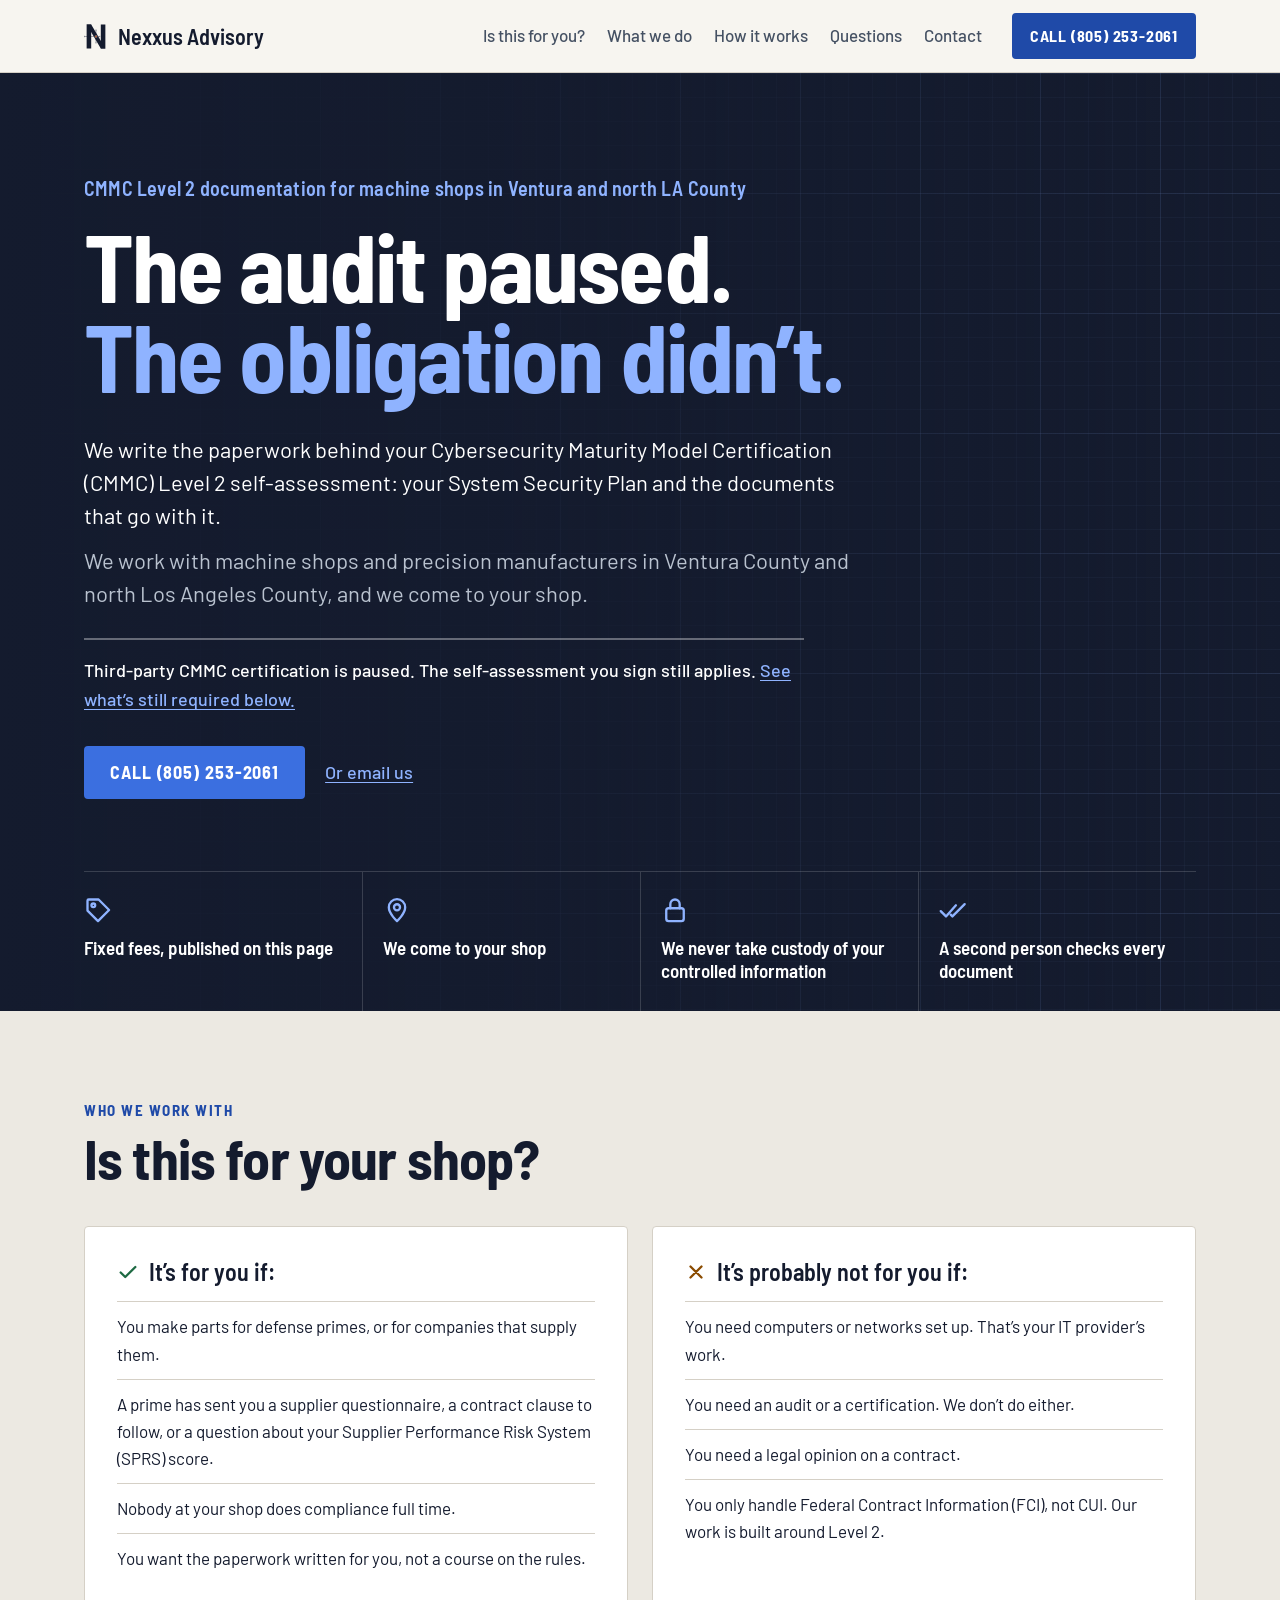
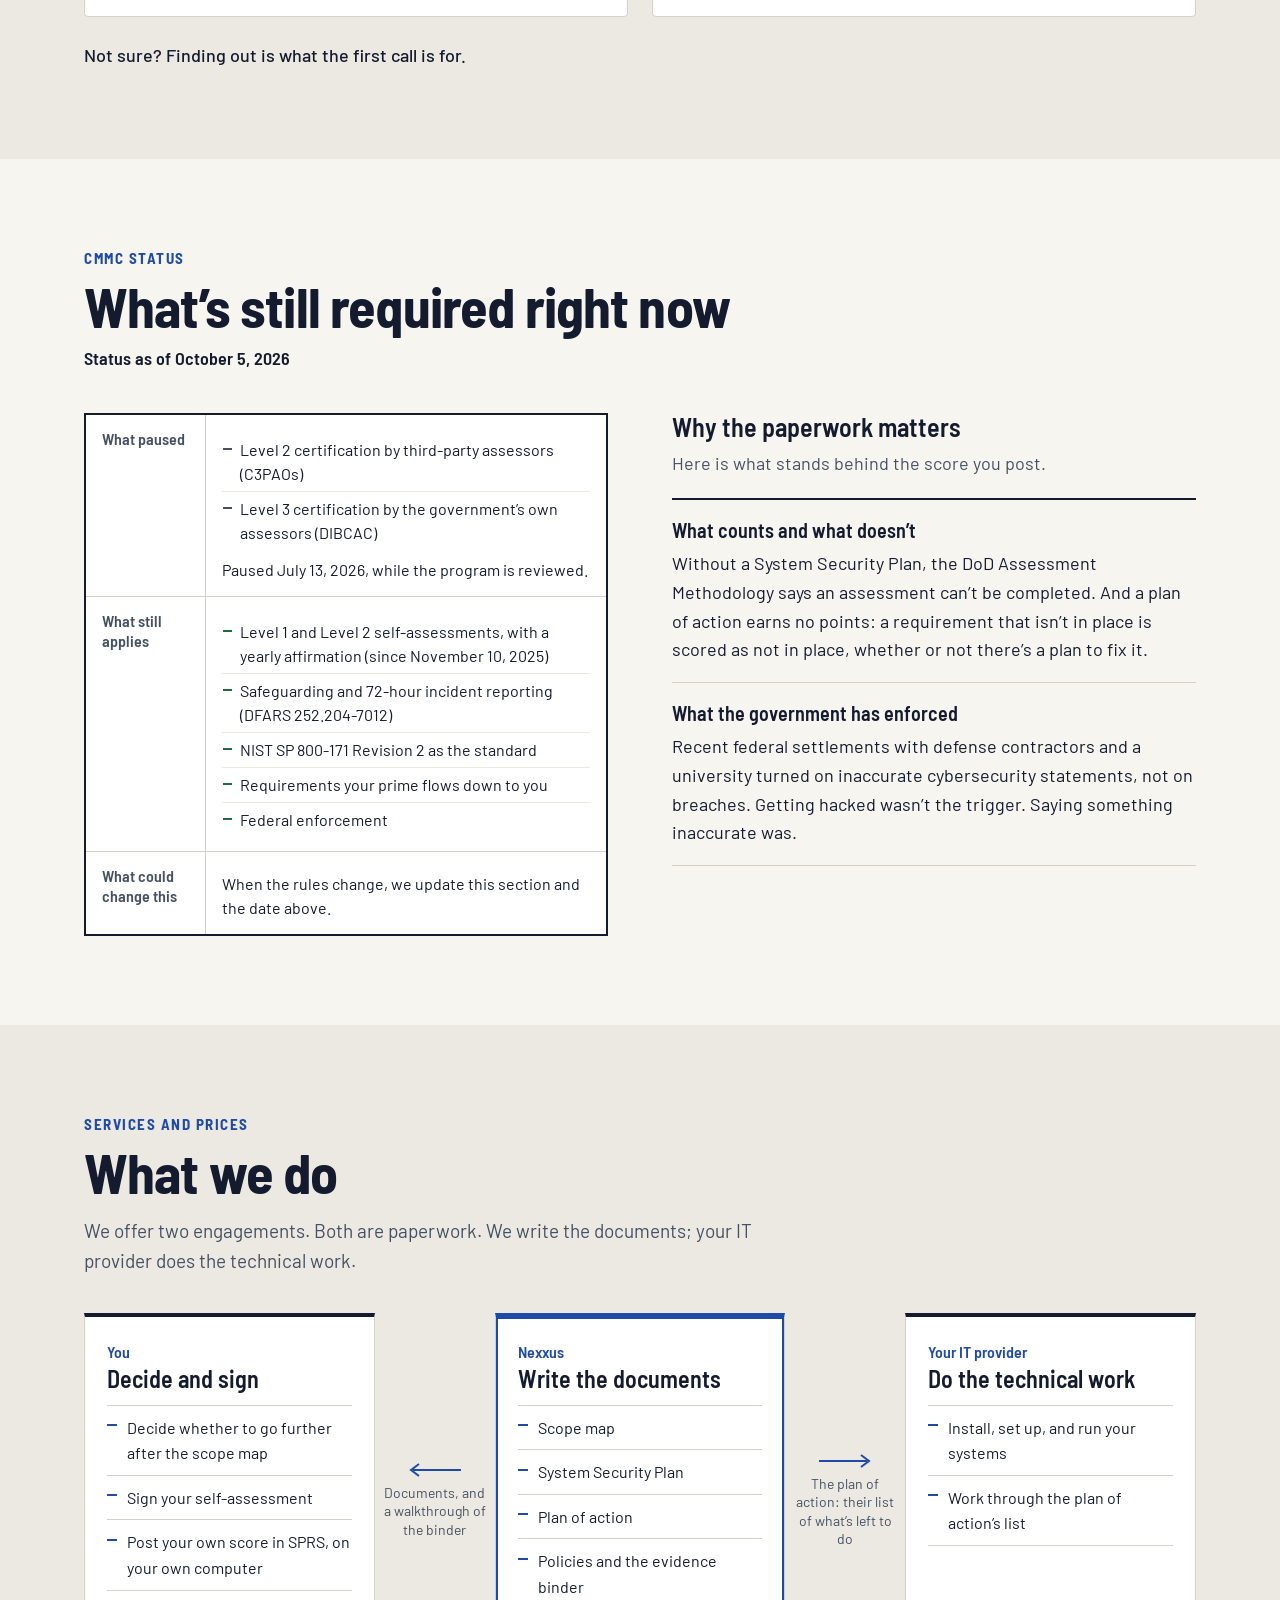
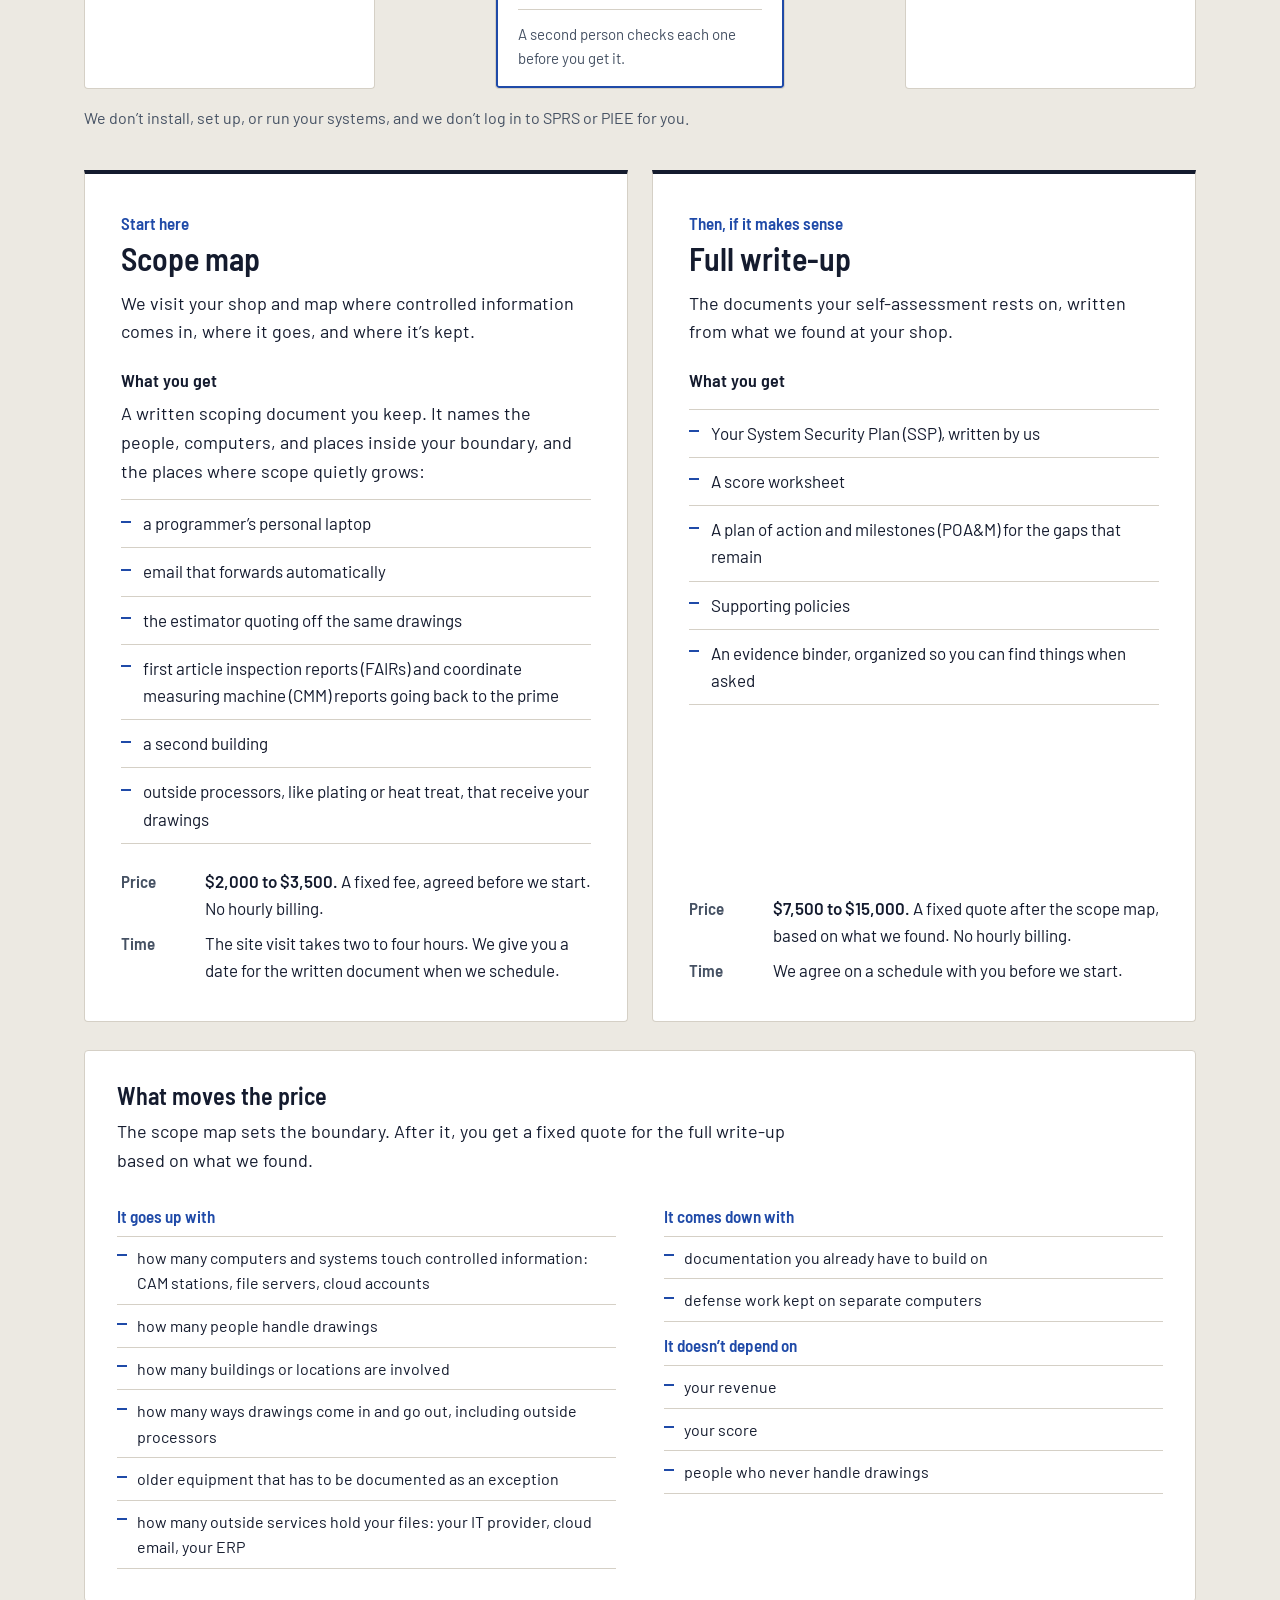
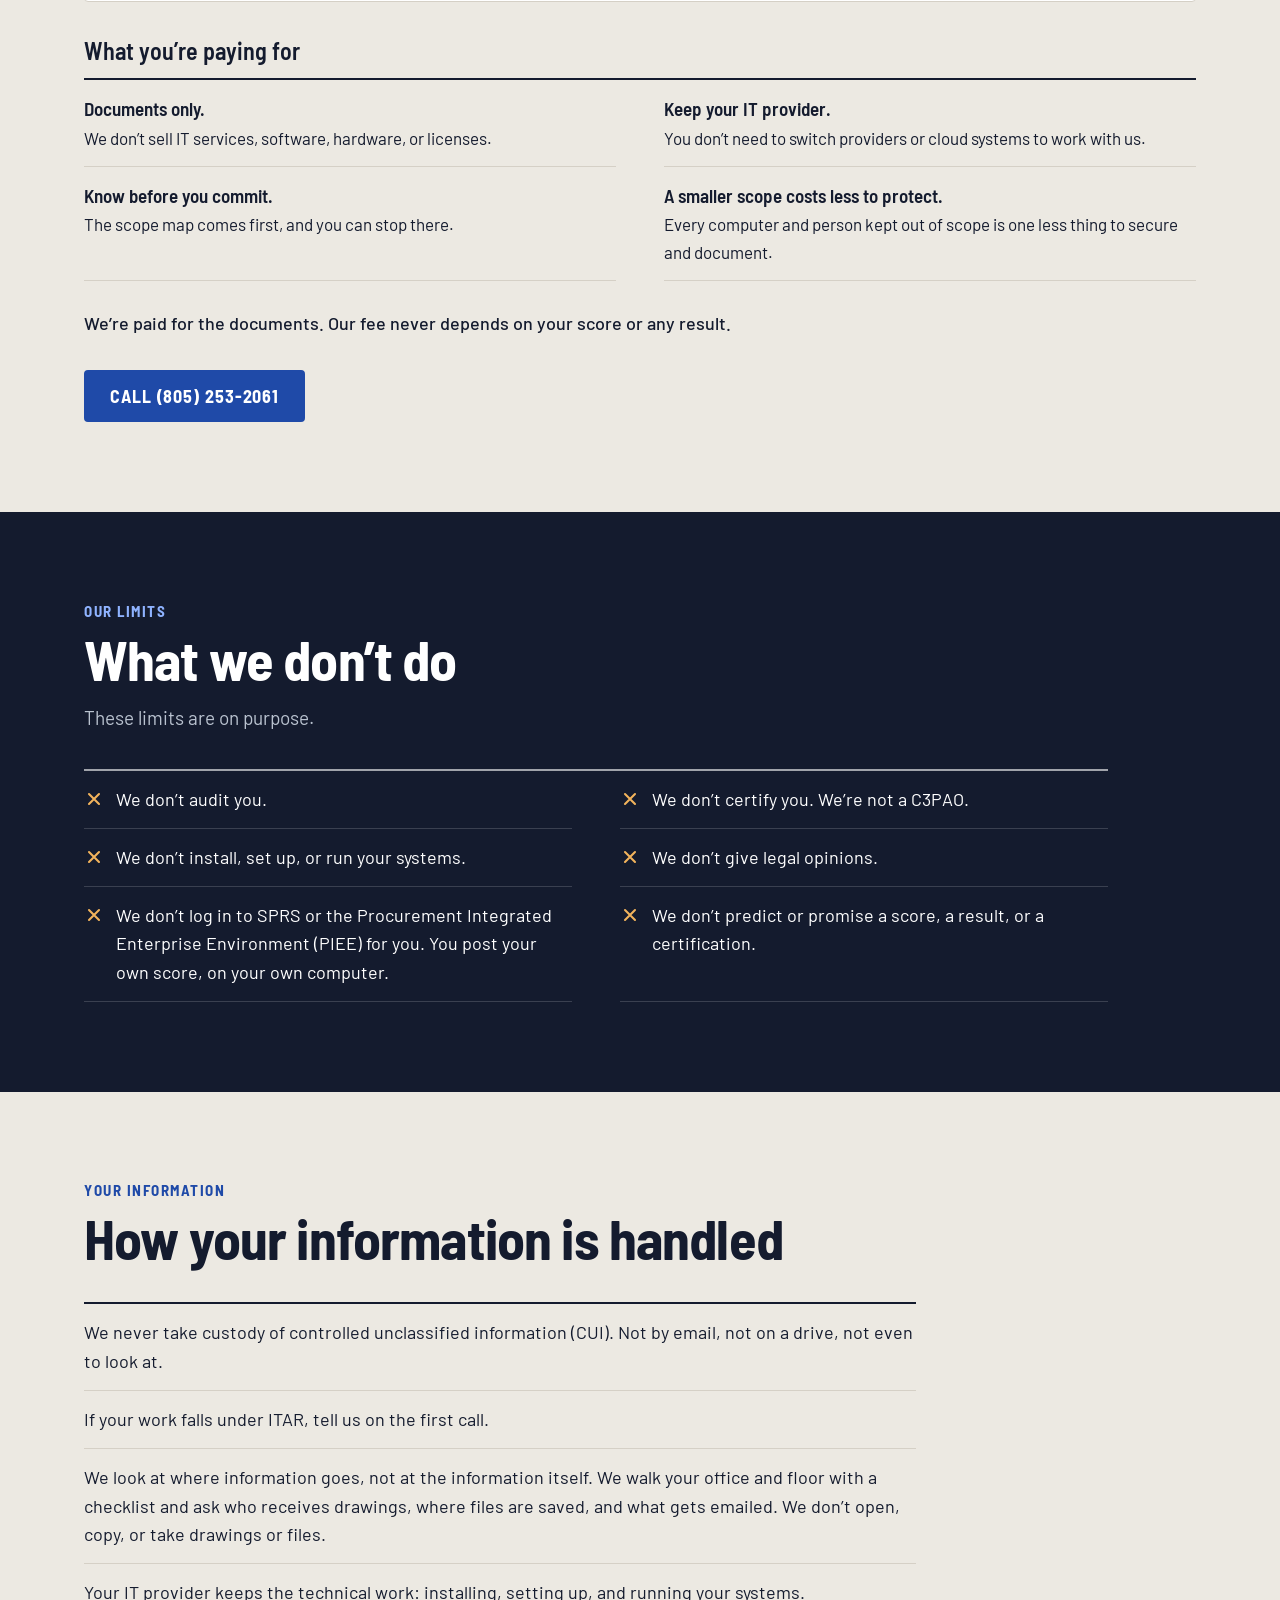
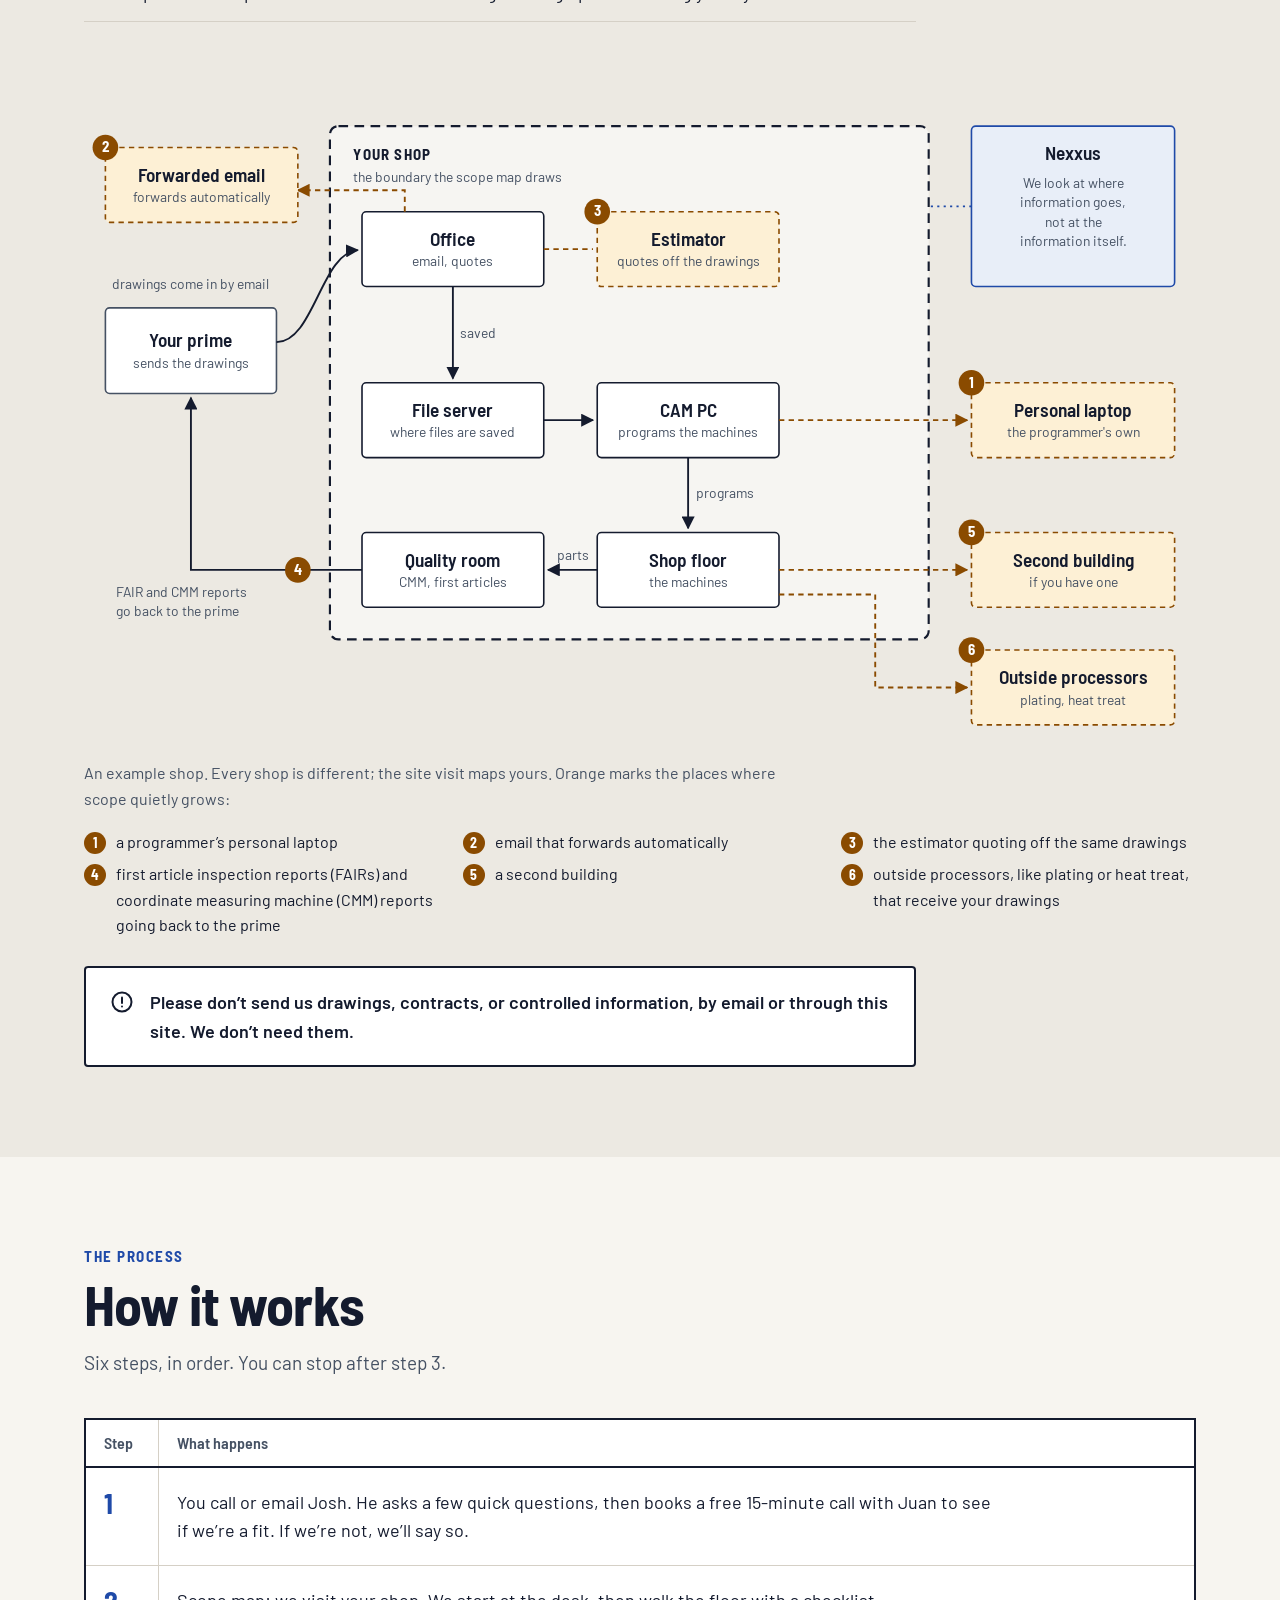
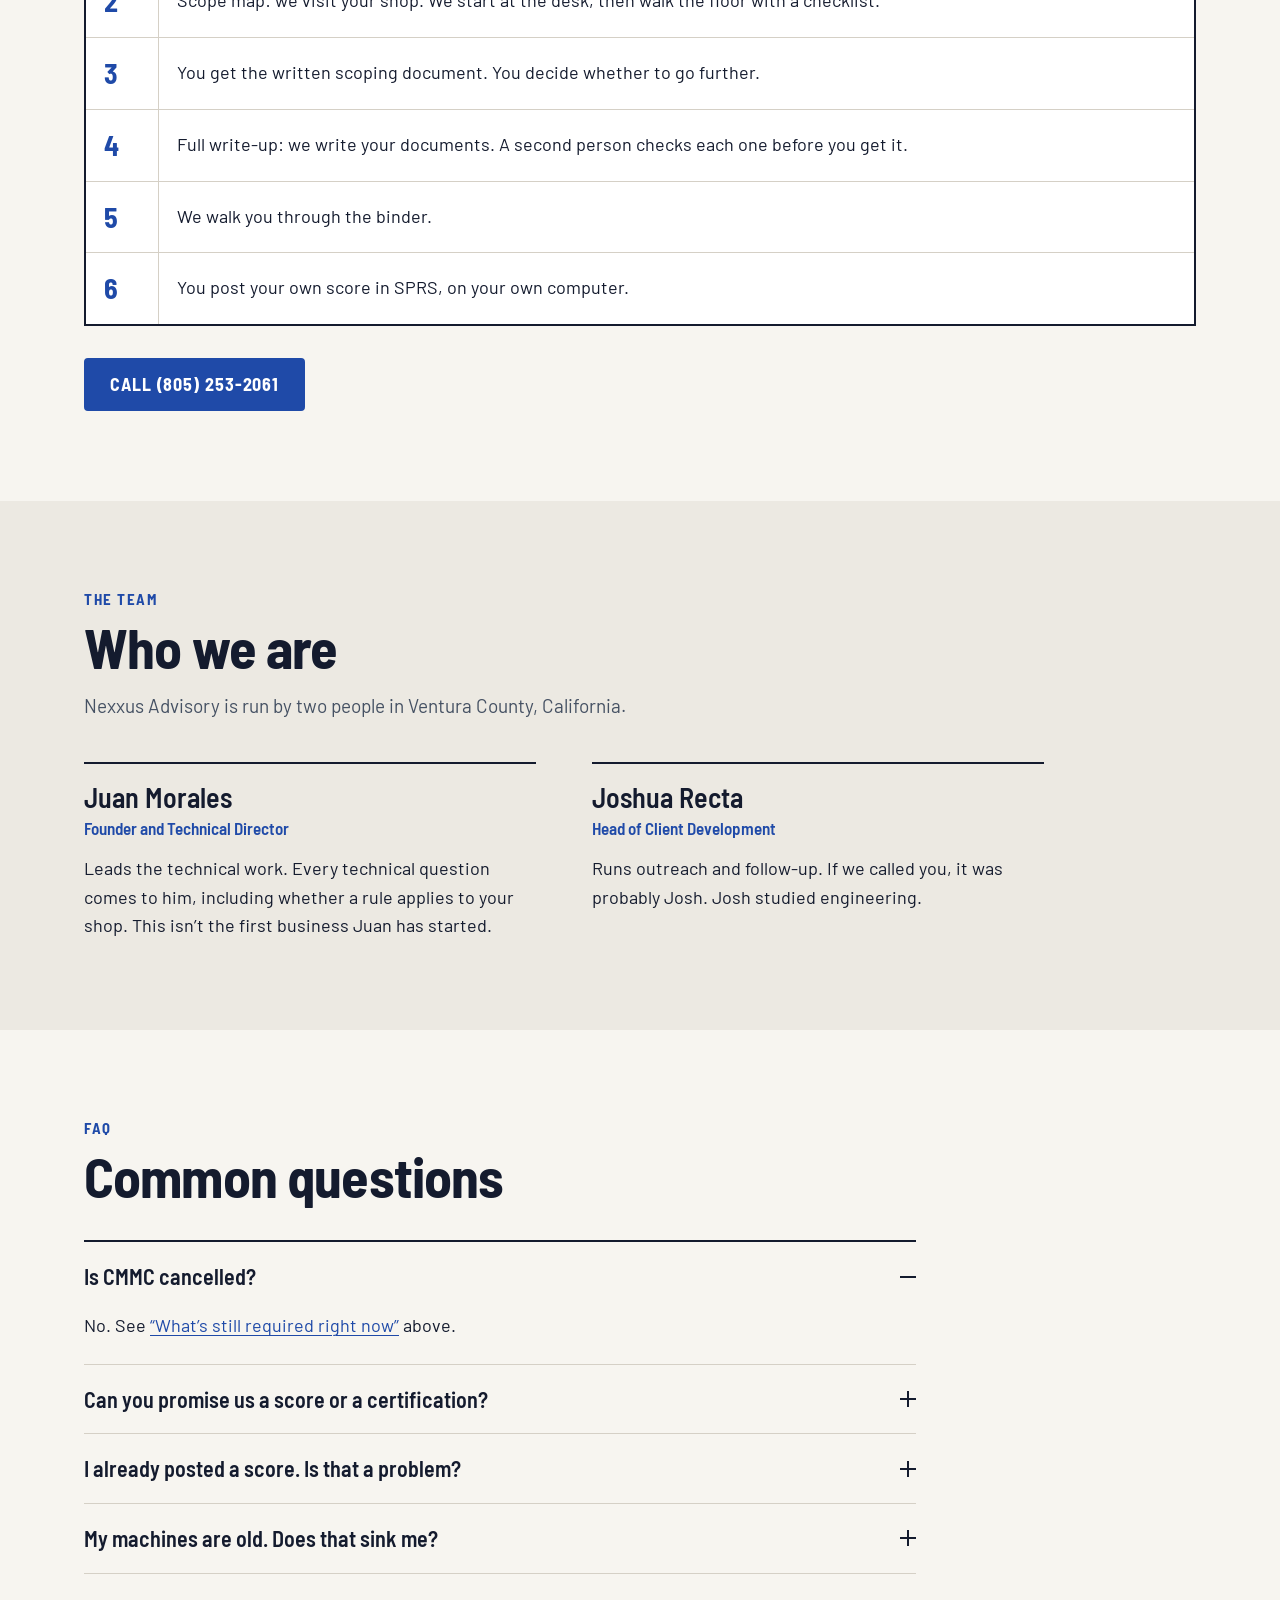
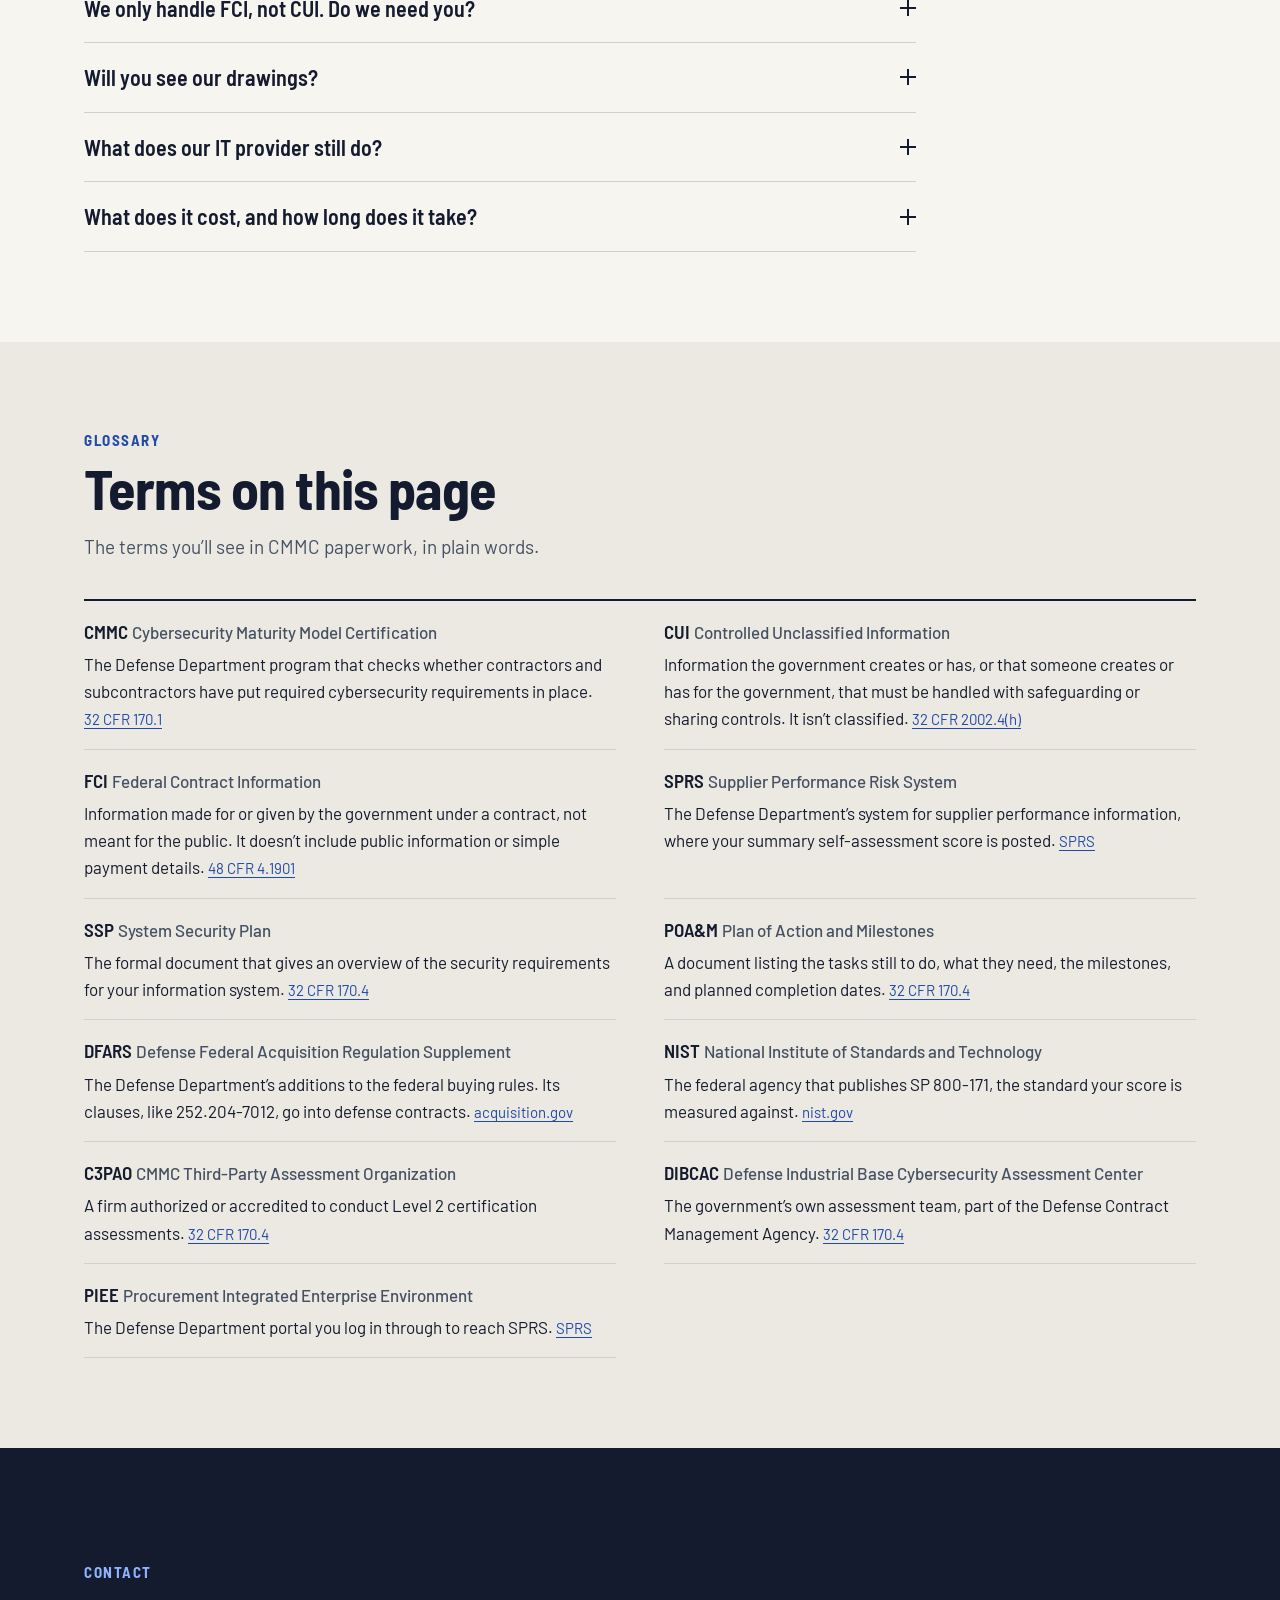
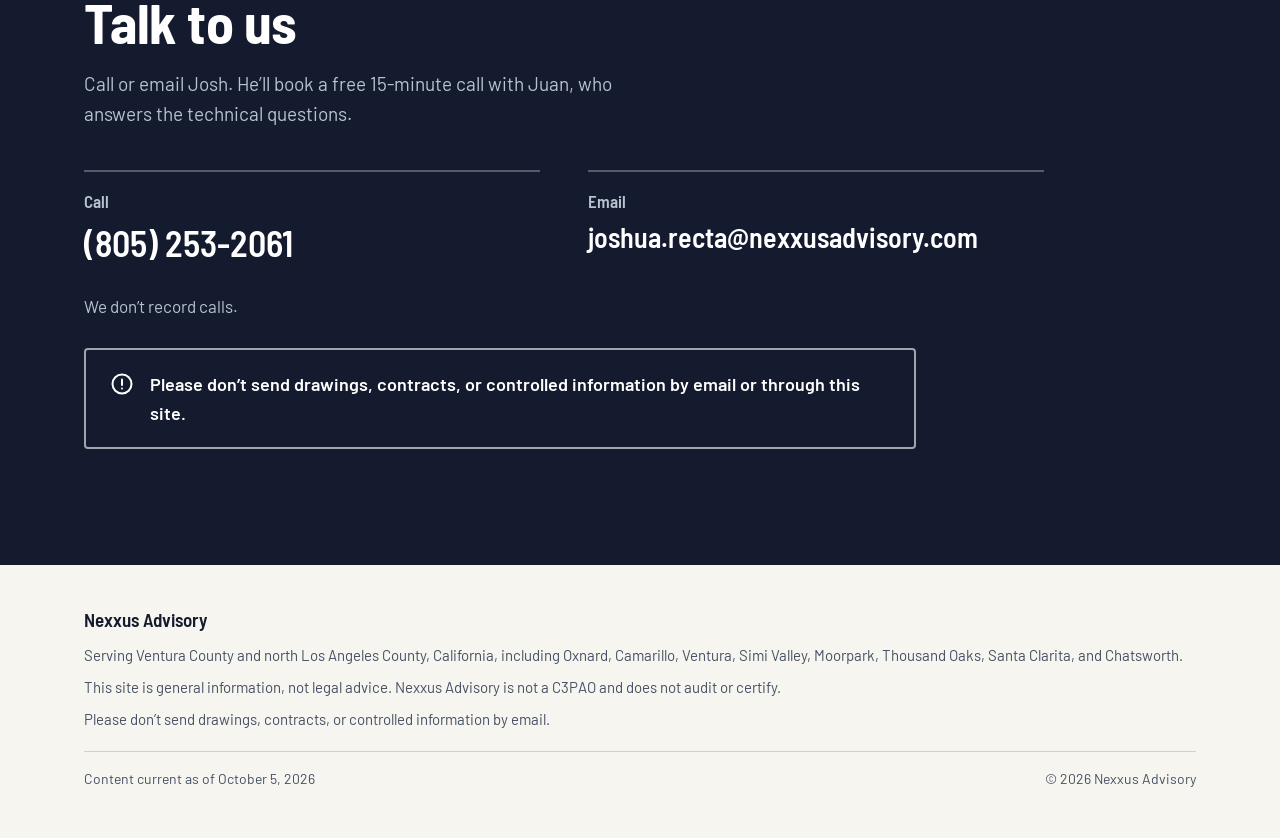
==== index.html @ 92d996f4 "Merge #10: route lines on the drafting grid (opening, 1440px and wider) Approved 7 Oct 2026. One tri" ====
<!doctype html>
<html lang="en">
<head>
<meta charset="utf-8">
<meta name="viewport" content="width=device-width, initial-scale=1, viewport-fit=cover">
<title>CMMC Level 2 documentation for Ventura County machine shops | Nexxus Advisory</title>
<meta name="description" content="We write the System Security Plan and documents behind your CMMC Level 2 self-assessment, at your shop. For machine shops in Ventura and north LA County.">
<link rel="canonical" href="https://nexxusadvisory.com/">
<meta name="theme-color" content="#F7F5F0">
<meta property="og:type" content="website">
<meta property="og:site_name" content="Nexxus Advisory">
<meta property="og:url" content="https://nexxusadvisory.com/">
<meta property="og:title" content="The audit paused. The obligation didn’t.">
<meta property="og:description" content="We write the System Security Plan and documents behind your CMMC Level 2 self-assessment, at your shop. For machine shops in Ventura and north LA County.">
<meta property="og:image" content="https://nexxusadvisory.com/og-image.png">
<meta property="og:image:width" content="1200">
<meta property="og:image:height" content="630">
<meta property="og:image:alt" content="Nexxus Advisory: The audit paused. The obligation didn’t.">
<meta name="twitter:card" content="summary_large_image">
<link rel="icon" type="image/svg+xml" href="favicon.svg">
<link rel="preload" href="fonts/barlow-semi-condensed-latin-700-normal.woff2" as="font" type="font/woff2" crossorigin>
<link rel="preload" href="fonts/barlow-latin-400-normal.woff2" as="font" type="font/woff2" crossorigin>
<link rel="stylesheet" href="fonts.css">
<link rel="stylesheet" href="styles.css">
<script type="application/ld+json">
{
  "@context": "https://schema.org",
  "@type": "ProfessionalService",
  "name": "Nexxus Advisory",
  "url": "https://nexxusadvisory.com/",
  "telephone": "+1-805-253-2061",
  "email": "joshua.recta@nexxusadvisory.com",
  "description": "We write the System Security Plan and documents behind your CMMC Level 2 self-assessment, at your shop. For machine shops in Ventura and north LA County.",
  "priceRange": "$2,000–$15,000",
  "areaServed": [
    {
      "@type": "AdministrativeArea",
      "name": "Ventura County, California"
    },
    {
      "@type": "AdministrativeArea",
      "name": "Los Angeles County, California"
    },
    {
      "@type": "City",
      "name": "Oxnard, California"
    },
    {
      "@type": "City",
      "name": "Camarillo, California"
    },
    {
      "@type": "City",
      "name": "Ventura, California"
    },
    {
      "@type": "City",
      "name": "Simi Valley, California"
    },
    {
      "@type": "City",
      "name": "Moorpark, California"
    },
    {
      "@type": "City",
      "name": "Thousand Oaks, California"
    },
    {
      "@type": "City",
      "name": "Santa Clarita, California"
    },
    {
      "@type": "City",
      "name": "Chatsworth, California"
    }
  ],
  "knowsAbout": [
    "CMMC Level 2",
    "NIST SP 800-171",
    "System Security Plan",
    "Plan of action and milestones",
    "Supplier Performance Risk System"
  ],
  "employee": [
    {
      "@type": "Person",
      "name": "Juan Morales",
      "jobTitle": "Founder and Technical Director"
    },
    {
      "@type": "Person",
      "name": "Joshua Recta",
      "jobTitle": "Head of Client Development"
    }
  ],
  "hasOfferCatalog": {
    "@type": "OfferCatalog",
    "name": "CMMC Level 2 documentation",
    "itemListElement": [
      {
        "@type": "Offer",
        "itemOffered": {
          "@type": "Service",
          "name": "Scope map",
          "description": "We visit your shop and map where controlled information comes in, where it goes, and where it's kept, then give you a written scoping document."
        },
        "priceSpecification": {
          "@type": "PriceSpecification",
          "minPrice": 2000,
          "maxPrice": 3500,
          "priceCurrency": "USD"
        }
      },
      {
        "@type": "Offer",
        "itemOffered": {
          "@type": "Service",
          "name": "Full write-up",
          "description": "Your System Security Plan, score worksheet, plan of action and milestones, supporting policies, and an evidence binder, written from what we found at your shop."
        },
        "priceSpecification": {
          "@type": "PriceSpecification",
          "minPrice": 7500,
          "maxPrice": 15000,
          "priceCurrency": "USD"
        }
      }
    ]
  }
}
</script>
</head>
<body>

<a class="skip-link" href="#main">Skip to content</a>

<header class="site-header">
  <div class="wrap">
    <a class="brand" href="#top" aria-label="Nexxus Advisory, back to top">
      <svg viewBox="0 0 200 240" aria-hidden="true" focusable="false">
        <g fill="#141B2E">
          <rect x="22" y="20" width="38" height="200"></rect>
          <rect x="140" y="20" width="38" height="200"></rect>
          <polygon points="22,20 60,20 178,220 140,220"></polygon>
        </g>
        <g stroke="#141B2E" stroke-width="3" fill="none">
          <line x1="4" y1="120" x2="132" y2="120"></line>
          <line x1="100" y1="66" x2="100" y2="174"></line>
          <line x1="4" y1="114" x2="4" y2="126"></line>
          <line x1="132" y1="114" x2="132" y2="126"></line>
          <line x1="94" y1="66" x2="106" y2="66"></line>
          <line x1="94" y1="174" x2="106" y2="174"></line>
        </g>
        <circle cx="100" cy="120" r="9" fill="#A6491F" stroke="#FFFFFF" stroke-width="2"></circle>
      </svg>
      <span>Nexxus Advisory</span>
    </a>
    <nav class="site-nav" aria-label="Sections">
      <ul>
        <li><a href="#for-you">Is this for you?</a></li>
        <li><a href="#services">What we do</a></li>
        <li><a href="#process">How it works</a></li>
        <li><a href="#questions">Questions</a></li>
        <li><a href="#contact">Contact</a></li>
      </ul>
    </nav>
    <a class="btn btn-primary header-call" href="tel:+18052532061">Call (805) 253-2061</a>
  </div>
</header>

<main id="main">

  <section class="hero" id="top" aria-labelledby="hero-title">
    <svg class="trace" viewBox="0 0 576 744" aria-hidden="true" focusable="false">
      <rect class="trace-shop" x="168" y="168" width="360" height="456" rx="4"></rect>
      <text class="trace-caps" x="180" y="190">YOUR SHOP</text>
      <path class="trace-grow" d="M312 240H576M480 384H576M480 528H576"></path>
      <path class="trace-route" d="M408 96H264V384H432V528H120V24H408V96"></path>
      <path class="trace-pulse" d="M408 96H264V384H432V528H120V24H408V96"></path>
      <g class="trace-node">
        <rect x="360" y="72" width="96" height="48" rx="3"></rect>
        <rect x="216" y="216" width="96" height="48" rx="3"></rect>
        <rect x="216" y="360" width="96" height="48" rx="3"></rect>
        <rect x="384" y="360" width="96" height="48" rx="3"></rect>
        <rect x="384" y="504" width="96" height="48" rx="3"></rect>
        <rect x="216" y="504" width="96" height="48" rx="3"></rect>
      </g>
      <g class="trace-label">
        <text x="408" y="100.5">PRIME</text>
        <text x="264" y="244.5">OFFICE</text>
        <text x="264" y="388.5">FILE SERVER</text>
        <text x="432" y="388.5">CAM PC</text>
        <text x="432" y="532.5">SHOP FLOOR</text>
        <text x="264" y="532.5">QUALITY</text>
      </g>
      <g class="trace-via">
        <circle cx="264" cy="96" r="3.5"></circle>
        <circle cx="120" cy="528" r="3.5"></circle>
        <circle cx="120" cy="24" r="3.5"></circle>
        <circle cx="408" cy="24" r="3.5"></circle>
      </g>
      <g class="trace-exit">
        <circle cx="528" cy="240" r="3.5"></circle>
        <circle cx="528" cy="384" r="3.5"></circle>
        <circle cx="528" cy="528" r="3.5"></circle>
      </g>
    </svg>
    <div class="wrap">
      <h1 id="hero-title" class="hero-kicker">CMMC Level 2 documentation for machine shops in Ventura and north LA County</h1>
      <p class="hero-slogan"><span>The audit paused.</span> <span>The obligation didn’t.</span></p>
      <p class="lede">We write the paperwork behind your Cybersecurity Maturity Model Certification (CMMC) Level 2 self-assessment: your System Security Plan and the documents that go with it.</p>
      <p class="lede">We work with machine shops and precision manufacturers in Ventura County and north Los Angeles County, and we come to your shop.</p>
      <p class="hero-status">Third-party CMMC certification is paused. The self-assessment you sign still applies. <a href="#status">See what’s still required below.</a></p>
      <div class="actions">
        <a class="btn btn-primary" href="tel:+18052532061">Call (805) 253-2061</a>
        <a class="text-link" href="mailto:joshua.recta@nexxusadvisory.com?subject=CMMC%20documentation">Or email us</a>
      </div>
      <ul class="facts" aria-label="At a glance">
        <li><a href="#price"><svg viewBox="0 0 24 24" fill="none" stroke="currentColor" stroke-width="2" stroke-linecap="round" stroke-linejoin="round" aria-hidden="true" focusable="false"><path d="M3 12.5V4a1 1 0 0 1 1-1h8.5l9 9-9.5 9.5z"></path><circle cx="8" cy="8" r="1.6"></circle></svg><span>Fixed fees, published on this page</span></a></li>
        <li><a href="#process"><svg viewBox="0 0 24 24" fill="none" stroke="currentColor" stroke-width="2" stroke-linecap="round" stroke-linejoin="round" aria-hidden="true" focusable="false"><path d="M12 21.5s-7-6.3-7-11.8a7 7 0 0 1 14 0c0 5.5-7 11.8-7 11.8z"></path><circle cx="12" cy="9.7" r="2.6"></circle></svg><span>We come to your shop</span></a></li>
        <li><a href="#handling"><svg viewBox="0 0 24 24" fill="none" stroke="currentColor" stroke-width="2" stroke-linecap="round" stroke-linejoin="round" aria-hidden="true" focusable="false"><rect x="4.5" y="10.5" width="15" height="11" rx="2"></rect><path d="M8 10.5V7a4 4 0 0 1 8 0v3.5"></path></svg><span>We never take custody of your controlled information</span></a></li>
        <li><a href="#process"><svg viewBox="0 0 24 24" fill="none" stroke="currentColor" stroke-width="2" stroke-linecap="round" stroke-linejoin="round" aria-hidden="true" focusable="false"><path d="M1.5 13l4.5 4.5L14.5 8"></path><path d="M10 16l1.5 1.5L22 7"></path></svg><span>A second person checks every document</span></a></li>
      </ul>
    </div>
  </section>

  <section class="section section-alt" id="for-you" aria-labelledby="for-you-title">
    <div class="wrap">
      <div class="section-head">
        <p class="eyebrow">Who we work with</p>
        <h2 id="for-you-title">Is this for your shop?</h2>
      </div>
      <div class="fit">
        <div class="fit-col fit-yes">
          <h3><svg viewBox="0 0 24 24" fill="none" stroke="currentColor" stroke-width="2.5" stroke-linecap="round" stroke-linejoin="round" aria-hidden="true" focusable="false"><path d="M4 12.5l5 5L20 6.5"></path></svg>It’s for you if:</h3>
          <ul>
            <li>You make parts for defense primes, or for companies that supply them.</li>
            <li>A prime has sent you a supplier questionnaire, a contract clause to follow, or a question about your Supplier Performance Risk System (SPRS) score.</li>
            <li>Nobody at your shop does compliance full time.</li>
            <li>You want the paperwork written for you, not a course on the rules.</li>
          </ul>
        </div>
        <div class="fit-col fit-no">
          <h3><svg viewBox="0 0 24 24" fill="none" stroke="currentColor" stroke-width="2.5" stroke-linecap="round" stroke-linejoin="round" aria-hidden="true" focusable="false"><path d="M6 6l12 12M18 6L6 18"></path></svg>It’s probably not for you if:</h3>
          <ul>
            <li>You need computers or networks set up. That’s your IT provider’s work.</li>
            <li>You need an audit or a certification. We don’t do either.</li>
            <li>You need a legal opinion on a contract.</li>
            <li>You only handle Federal Contract Information (FCI), not CUI. Our work is built around Level 2.</li>
          </ul>
        </div>
      </div>
      <p class="fit-close">Not sure? Finding out is what the first call is for.</p>
    </div>
  </section>

  <section class="section" id="status" aria-labelledby="status-title">
    <div class="wrap">
      <div class="section-head">
        <p class="eyebrow">CMMC status</p>
        <h2 id="status-title">What’s still required right now</h2>
        <p class="date-line">Status as of <time datetime="2026-10-05">October 5, 2026</time></p>
      </div>
      <div class="status-grid">
        <div class="notice">
          <div class="notice-row">
            <h3 class="notice-key">What paused</h3>
            <div class="notice-val">
              <ul>
                <li>Level 2 certification by third-party assessors (C3PAOs)</li>
                <li>Level 3 certification by the government’s own assessors (DIBCAC)</li>
              </ul>
              <p>Paused July 13, 2026, while the program is reviewed.</p>
            </div>
          </div>
          <div class="notice-row">
            <h3 class="notice-key">What still applies</h3>
            <div class="notice-val">
              <ul class="applies">
                <li>Level 1 and Level 2 self-assessments, with a yearly affirmation (since November 10, 2025)</li>
                <li>Safeguarding and 72-hour incident reporting (DFARS 252.204-7012)</li>
                <li>NIST SP 800-171 Revision 2 as the standard</li>
                <li>Requirements your prime flows down to you</li>
                <li>Federal enforcement</li>
              </ul>
            </div>
          </div>
          <div class="notice-row">
            <h3 class="notice-key">What could change this</h3>
            <div class="notice-val">
              <p>When the rules change, we update this section and the date above.</p>
            </div>
          </div>
        </div>

        <div class="matters">
          <h3>Why the paperwork matters</h3>
          <p>Here is what stands behind the score you post.</p>
          <div class="matters-list">
            <div class="matters-item">
              <h4>What counts and what doesn’t</h4>
              <p>Without a System Security Plan, the DoD Assessment Methodology says an assessment can’t be completed. And a plan of action earns no points: a requirement that isn’t in place is scored as not in place, whether or not there’s a plan to fix it.</p>
            </div>
            <div class="matters-item">
              <h4>What the government has enforced</h4>
              <p>Recent federal settlements with defense contractors and a university turned on inaccurate cybersecurity statements, not on breaches. Getting hacked wasn’t the trigger. Saying something inaccurate was.</p>
            </div>
          </div>
        </div>
      </div>
    </div>
  </section>

  <section class="section section-alt" id="services" aria-labelledby="services-title">
    <div class="wrap">
      <div class="section-head">
        <p class="eyebrow">Services and prices</p>
        <h2 id="services-title">What we do</h2>
        <p>We offer two engagements. Both are paperwork. We write the documents; your IT provider does the technical work.</p>
      </div>
      <div class="roles" role="group" aria-label="Who does what">
        <div class="role">
          <p class="role-who">You</p>
          <h3>Decide and sign</h3>
          <ul>
            <li>Decide whether to go further after the scope map</li>
            <li>Sign your self-assessment</li>
            <li>Post your own score in SPRS, on your own computer</li>
          </ul>
        </div>
        <div class="hand hand-left"><svg viewBox="0 0 56 16" aria-hidden="true" focusable="false"><path d="M2 8H50" stroke="currentColor" stroke-width="2"></path><path d="M44 2L52 8L44 14" fill="none" stroke="currentColor" stroke-width="2"></path></svg><span>Documents, and a walkthrough of the binder</span></div>
        <div class="role role-us">
          <p class="role-who">Nexxus</p>
          <h3>Write the documents</h3>
          <ul>
            <li>Scope map</li>
            <li>System Security Plan</li>
            <li>Plan of action</li>
            <li>Policies and the evidence binder</li>
          </ul>
          <p class="role-note">A second person checks each one before you get it.</p>
        </div>
        <div class="hand"><svg viewBox="0 0 56 16" aria-hidden="true" focusable="false"><path d="M2 8H50" stroke="currentColor" stroke-width="2"></path><path d="M44 2L52 8L44 14" fill="none" stroke="currentColor" stroke-width="2"></path></svg><span>The plan of action: their list of what’s left to do</span></div>
        <div class="role">
          <p class="role-who">Your IT provider</p>
          <h3>Do the technical work</h3>
          <ul>
            <li>Install, set up, and run your systems</li>
            <li>Work through the plan of action’s list</li>
          </ul>
        </div>
      </div>
      <p class="roles-foot">We don’t install, set up, or run your systems, and we don’t log in to SPRS or PIEE for you.</p>
      <div class="services">
        <article class="service">
          <p class="service-when">Start here</p>
          <h3>Scope map</h3>
          <p class="service-what">We visit your shop and map where controlled information comes in, where it goes, and where it’s kept.</p>
          <p class="service-get">What you get</p>
          <p>A written scoping document you keep. It names the people, computers, and places inside your boundary, and the places where scope quietly grows:</p>
          <ul>
            <li>a programmer’s personal laptop</li>
            <li>email that forwards automatically</li>
            <li>the estimator quoting off the same drawings</li>
            <li>first article inspection reports (FAIRs) and coordinate measuring machine (CMM) reports going back to the prime</li>
            <li>a second building</li>
            <li>outside processors, like plating or heat treat, that receive your drawings</li>
          </ul>
          <dl class="service-terms">
            <dt>Price</dt>
            <dd><strong>$2,000 to $3,500.</strong> A fixed fee, agreed before we start. No hourly billing.</dd>
            <dt>Time</dt>
            <dd>The site visit takes two to four hours. We give you a date for the written document when we schedule.</dd>
          </dl>
        </article>
        <article class="service">
          <p class="service-when">Then, if it makes sense</p>
          <h3>Full write-up</h3>
          <p class="service-what">The documents your self-assessment rests on, written from what we found at your shop.</p>
          <p class="service-get">What you get</p>
          <ul>
            <li>Your System Security Plan (SSP), written by us</li>
            <li>A score worksheet</li>
            <li>A plan of action and milestones (POA&amp;M) for the gaps that remain</li>
            <li>Supporting policies</li>
            <li>An evidence binder, organized so you can find things when asked</li>
          </ul>
          <dl class="service-terms">
            <dt>Price</dt>
            <dd><strong>$7,500 to $15,000.</strong> A fixed quote after the scope map, based on what we found. No hourly billing.</dd>
            <dt>Time</dt>
            <dd>We agree on a schedule with you before we start.</dd>
          </dl>
        </article>
      </div>
      <div class="moves" id="price">
        <h3>What moves the price</h3>
        <p>The scope map sets the boundary. After it, you get a fixed quote for the full write-up based on what we found.</p>
        <div class="moves-cols">
          <div>
            <p class="moves-key">It goes up with</p>
            <ul>
              <li>how many computers and systems touch controlled information: CAM stations, file servers, cloud accounts</li>
              <li>how many people handle drawings</li>
              <li>how many buildings or locations are involved</li>
              <li>how many ways drawings come in and go out, including outside processors</li>
              <li>older equipment that has to be documented as an exception</li>
              <li>how many outside services hold your files: your IT provider, cloud email, your ERP</li>
            </ul>
          </div>
          <div>
            <p class="moves-key">It comes down with</p>
            <ul>
              <li>documentation you already have to build on</li>
              <li>defense work kept on separate computers</li>
            </ul>
            <p class="moves-key">It doesn’t depend on</p>
            <ul>
              <li>your revenue</li>
              <li>your score</li>
              <li>people who never handle drawings</li>
            </ul>
          </div>
        </div>
      </div>
      <div class="paying" id="paying-for">
        <h3>What you’re paying for</h3>
        <ul class="paying-list">
          <li><strong>Documents only.</strong> We don’t sell IT services, software, hardware, or licenses.</li>
          <li><strong>Keep your IT provider.</strong> You don’t need to switch providers or cloud systems to work with us.</li>
          <li><strong>Know before you commit.</strong> The scope map comes first, and you can stop there.</li>
          <li><strong>A smaller scope costs less to protect.</strong> Every computer and person kept out of scope is one less thing to secure and document.</li>
        </ul>
      </div>
      <p class="terms-note">We’re paid for the documents. Our fee never depends on your score or any result.</p>
      <div class="actions">
        <a class="btn btn-primary" href="tel:+18052532061">Call (805) 253-2061</a>
      </div>
    </div>
  </section>

  <section class="section section-dark" id="limits" aria-labelledby="limits-title">
    <div class="wrap">
      <div class="section-head">
        <p class="eyebrow">Our limits</p>
        <h2 id="limits-title">What we don’t do</h2>
        <p>These limits are on purpose.</p>
      </div>
      <ul class="limits">
        <li><svg viewBox="0 0 24 24" fill="none" stroke="currentColor" stroke-width="2.5" stroke-linecap="round" aria-hidden="true" focusable="false"><path d="M6 6l12 12M18 6L6 18"></path></svg><span>We don’t audit you.</span></li>
        <li><svg viewBox="0 0 24 24" fill="none" stroke="currentColor" stroke-width="2.5" stroke-linecap="round" aria-hidden="true" focusable="false"><path d="M6 6l12 12M18 6L6 18"></path></svg><span>We don’t certify you. We’re not a C3PAO.</span></li>
        <li><svg viewBox="0 0 24 24" fill="none" stroke="currentColor" stroke-width="2.5" stroke-linecap="round" aria-hidden="true" focusable="false"><path d="M6 6l12 12M18 6L6 18"></path></svg><span>We don’t install, set up, or run your systems.</span></li>
        <li><svg viewBox="0 0 24 24" fill="none" stroke="currentColor" stroke-width="2.5" stroke-linecap="round" aria-hidden="true" focusable="false"><path d="M6 6l12 12M18 6L6 18"></path></svg><span>We don’t give legal opinions.</span></li>
        <li><svg viewBox="0 0 24 24" fill="none" stroke="currentColor" stroke-width="2.5" stroke-linecap="round" aria-hidden="true" focusable="false"><path d="M6 6l12 12M18 6L6 18"></path></svg><span>We don’t log in to SPRS or the Procurement Integrated Enterprise Environment (PIEE) for you. You post your own score, on your own computer.</span></li>
        <li><svg viewBox="0 0 24 24" fill="none" stroke="currentColor" stroke-width="2.5" stroke-linecap="round" aria-hidden="true" focusable="false"><path d="M6 6l12 12M18 6L6 18"></path></svg><span>We don’t predict or promise a score, a result, or a certification.</span></li>
      </ul>
    </div>
  </section>

  <section class="section section-alt" id="handling" aria-labelledby="handling-title">
    <div class="wrap">
      <div class="section-head">
        <p class="eyebrow">Your information</p>
        <h2 id="handling-title">How your information is handled</h2>
      </div>
      <ul class="handling">
        <li>We never take custody of controlled unclassified information (CUI). Not by email, not on a drive, not even to look at.</li>
        <li>If your work falls under ITAR, tell us on the first call.</li>
        <li>We look at where information goes, not at the information itself. We walk your office and floor with a checklist and ask who receives drawings, where files are saved, and what gets emailed. We don’t open, copy, or take drawings or files.</li>
        <li>Your IT provider keeps the technical work: installing, setting up, and running your systems.</li>
      </ul>
      <figure class="figure flow-map">
        <svg class="dg dg-wide" viewBox="0 0 1040 640" role="img" aria-labelledby="flow-title flow-desc">
        <title id="flow-title">Where controlled information goes in an example shop</title>
        <desc id="flow-desc">Drawings come in from the prime by email to the office, are saved on the file server, go to the CAM programming PC, then to the machines on the floor and the quality room. First article and CMM reports go back to the prime. Six places where scope quietly grows are marked: email that forwards automatically, the estimator quoting off the same drawings, a programmer's personal laptop, the reports going back to the prime, a second building, and outside processors such as plating or heat treat that receive your drawings. Nexxus sits outside the shop: we look at where information goes, not at the information itself.</desc>
        <defs>
        <marker id="ah-ink" viewBox="0 0 10 10" refX="9" refY="5" markerWidth="7" markerHeight="7" orient="auto-start-reverse"><path d="M0 0L10 5L0 10z" class="ah-ink"/></marker>
        <marker id="ah-hold" viewBox="0 0 10 10" refX="9" refY="5" markerWidth="7" markerHeight="7" orient="auto-start-reverse"><path d="M0 0L10 5L0 10z" class="ah-hold"/></marker>
        </defs>
        <rect class="boundary" x="230" y="60" width="560" height="480" rx="8"/>
        <text class="t-caps" x="252" y="92" text-anchor="start">YOUR SHOP</text>
        <text class="t-small" x="252" y="112" text-anchor="start">the boundary the scope map draws</text>
        <rect class="node-out" x="20" y="230" width="160" height="80" rx="4"/>
        <text class="t-strong" x="100.0" y="267.0" text-anchor="middle">Your prime</text>
        <text class="t-small" x="100.0" y="286.0" text-anchor="middle">sends the drawings</text>
        <rect class="node" x="260" y="140" width="170" height="70" rx="4"/>
        <text class="t-strong" x="345.0" y="172.0" text-anchor="middle">Office</text>
        <text class="t-small" x="345.0" y="191.0" text-anchor="middle">email, quotes</text>
        <rect class="node" x="260" y="300" width="170" height="70" rx="4"/>
        <text class="t-strong" x="345.0" y="332.0" text-anchor="middle">File server</text>
        <text class="t-small" x="345.0" y="351.0" text-anchor="middle">where files are saved</text>
        <rect class="node" x="480" y="300" width="170" height="70" rx="4"/>
        <text class="t-strong" x="565.0" y="332.0" text-anchor="middle">CAM PC</text>
        <text class="t-small" x="565.0" y="351.0" text-anchor="middle">programs the machines</text>
        <rect class="node" x="480" y="440" width="170" height="70" rx="4"/>
        <text class="t-strong" x="565.0" y="472.0" text-anchor="middle">Shop floor</text>
        <text class="t-small" x="565.0" y="491.0" text-anchor="middle">the machines</text>
        <rect class="node" x="260" y="440" width="170" height="70" rx="4"/>
        <text class="t-strong" x="345.0" y="472.0" text-anchor="middle">Quality room</text>
        <text class="t-small" x="345.0" y="491.0" text-anchor="middle">CMM, first articles</text>
        <path class="flow" d="M180 262 C 215 262, 222 178, 256 176" marker-end="url(#ah-ink)"/>
        <text class="t-small" x="100" y="212" text-anchor="middle">drawings come in by email</text>
        <path class="flow" d="M345 210 L345 296" marker-end="url(#ah-ink)"/>
        <text class="t-small" x="352" y="258" text-anchor="start">saved</text>
        <path class="flow" d="M430 335 L476 335" marker-end="url(#ah-ink)"/>
        <path class="flow" d="M565 370 L565 436" marker-end="url(#ah-ink)"/>
        <text class="t-small" x="572" y="408" text-anchor="start">programs</text>
        <path class="flow" d="M480 475 L434 475" marker-end="url(#ah-ink)"/>
        <text class="t-small" x="457" y="466" text-anchor="middle">parts</text>
        <path class="flow" d="M260 475 L100 475 L100 314" marker-end="url(#ah-ink)"/>
        <circle class="badge" cx="200" cy="475" r="12"/><text class="badge-t" x="200" y="479.5" text-anchor="middle">4</text>
        <text class="t-small" x="30" y="500" text-anchor="start">FAIR and CMM reports</text>
        <text class="t-small" x="30" y="518" text-anchor="start">go back to the prime</text>
        <path class="grow-line" d="M300 140 L300 120 L200 120" marker-end="url(#ah-hold)"/>
        <rect class="grow" x="20" y="80" width="180" height="70" rx="4"/>
        <text class="t-strong" x="110.0" y="112.0" text-anchor="middle">Forwarded email</text>
        <text class="t-small" x="110.0" y="131.0" text-anchor="middle">forwards automatically</text>
        <circle class="badge" cx="20" cy="80" r="12"/><text class="badge-t" x="20" y="84.5" text-anchor="middle">2</text>
        <path class="grow-line" d="M430 175 L476 175"/>
        <rect class="grow" x="480" y="140" width="170" height="70" rx="4"/>
        <text class="t-strong" x="565.0" y="172.0" text-anchor="middle">Estimator</text>
        <text class="t-small" x="565.0" y="191.0" text-anchor="middle">quotes off the drawings</text>
        <circle class="badge" cx="480" cy="140" r="12"/><text class="badge-t" x="480" y="144.5" text-anchor="middle">3</text>
        <path class="grow-line" d="M650 335 L826 335" marker-end="url(#ah-hold)"/>
        <rect class="grow" x="830" y="300" width="190" height="70" rx="4"/>
        <text class="t-strong" x="925.0" y="332.0" text-anchor="middle">Personal laptop</text>
        <text class="t-small" x="925.0" y="351.0" text-anchor="middle">the programmer's own</text>
        <circle class="badge" cx="830" cy="300" r="12"/><text class="badge-t" x="830" y="304.5" text-anchor="middle">1</text>
        <path class="grow-line" d="M650 475 L826 475" marker-end="url(#ah-hold)"/>
        <rect class="grow" x="830" y="440" width="190" height="70" rx="4"/>
        <text class="t-strong" x="925.0" y="472.0" text-anchor="middle">Second building</text>
        <text class="t-small" x="925.0" y="491.0" text-anchor="middle">if you have one</text>
        <circle class="badge" cx="830" cy="440" r="12"/><text class="badge-t" x="830" y="444.5" text-anchor="middle">5</text>
        <path class="grow-line" d="M650 498 L740 498 L740 585 L826 585" marker-end="url(#ah-hold)"/>
        <rect class="grow" x="830" y="550" width="190" height="70" rx="4"/>
        <text class="t-strong" x="925.0" y="582.0" text-anchor="middle">Outside processors</text>
        <text class="t-small" x="925.0" y="601.0" text-anchor="middle">plating, heat treat</text>
        <circle class="badge" cx="830" cy="550" r="12"/><text class="badge-t" x="830" y="554.5" text-anchor="middle">6</text>
        <rect class="us" x="830" y="60" width="190" height="150" rx="4"/>
        <text class="t-strong" x="925" y="92" text-anchor="middle">Nexxus</text>
        <text class="t-small" x="925" y="118" text-anchor="middle">We look at where</text>
        <text class="t-small" x="925" y="136" text-anchor="middle">information goes,</text>
        <text class="t-small" x="925" y="154" text-anchor="middle">not at the</text>
        <text class="t-small" x="925" y="172" text-anchor="middle">information itself.</text>
        <path class="us-line" d="M830 135 L792 135"/>
        </svg>
        <svg class="dg dg-tall" viewBox="0 0 360 1010" role="img" aria-labelledby="flow-title-m flow-desc-m">
        <title id="flow-title-m">Where controlled information goes in an example shop</title>
        <desc id="flow-desc-m">Same diagram, arranged top to bottom for small screens.</desc>
        <defs>
        <marker id="ahm-ink" viewBox="0 0 10 10" refX="9" refY="5" markerWidth="7" markerHeight="7" orient="auto-start-reverse"><path d="M0 0L10 5L0 10z" class="ahm-ink"/></marker>
        <marker id="ahm-hold" viewBox="0 0 10 10" refX="9" refY="5" markerWidth="7" markerHeight="7" orient="auto-start-reverse"><path d="M0 0L10 5L0 10z" class="ahm-hold"/></marker>
        </defs>
        <rect class="node-out" x="16" y="10" width="165" height="58" rx="4"/>
        <text class="t-strong" x="98.5" y="36.0" text-anchor="middle">Your prime</text>
        <text class="t-small" x="98.5" y="55.0" text-anchor="middle">sends the drawings</text>
        <rect class="boundary" x="8" y="112" width="344" height="682" rx="8"/>
        <text class="t-caps" x="340" y="140" text-anchor="end">YOUR SHOP</text>
        <text class="t-small" x="340" y="158" text-anchor="end">the boundary the scope map draws</text>
        <rect class="node" x="16" y="190" width="165" height="62" rx="4"/>
        <text class="t-strong" x="98.5" y="218.0" text-anchor="middle">Office</text>
        <text class="t-small" x="98.5" y="237.0" text-anchor="middle">email, quotes</text>
        <rect class="node" x="16" y="310" width="165" height="62" rx="4"/>
        <text class="t-strong" x="98.5" y="338.0" text-anchor="middle">File server</text>
        <text class="t-small" x="98.5" y="357.0" text-anchor="middle">where files are saved</text>
        <rect class="node" x="16" y="430" width="165" height="62" rx="4"/>
        <text class="t-strong" x="98.5" y="458.0" text-anchor="middle">CAM PC</text>
        <text class="t-small" x="98.5" y="477.0" text-anchor="middle">programs the machines</text>
        <rect class="node" x="16" y="550" width="165" height="62" rx="4"/>
        <text class="t-strong" x="98.5" y="578.0" text-anchor="middle">Shop floor</text>
        <text class="t-small" x="98.5" y="597.0" text-anchor="middle">the machines</text>
        <rect class="node" x="16" y="670" width="165" height="62" rx="4"/>
        <text class="t-strong" x="98.5" y="698.0" text-anchor="middle">Quality room</text>
        <text class="t-small" x="98.5" y="717.0" text-anchor="middle">CMM, first articles</text>
        <rect class="node-out" x="95" y="850" width="170" height="58" rx="4"/>
        <text class="t-strong" x="180.0" y="876.0" text-anchor="middle">Your prime</text>
        <text class="t-small" x="180.0" y="895.0" text-anchor="middle">gets reports back</text>
        <path class="flow" d="M98 68 L98 186" marker-end="url(#ahm-ink)"/>
        <text class="t-small" x="110" y="96" text-anchor="start">drawings come in by email</text>
        <path class="flow" d="M98 252 L98 306" marker-end="url(#ahm-ink)"/>
        <path class="flow" d="M98 372 L98 426" marker-end="url(#ahm-ink)"/>
        <path class="flow" d="M98 492 L98 546" marker-end="url(#ahm-ink)"/>
        <path class="flow" d="M98 612 L98 666" marker-end="url(#ahm-ink)"/>
        <path class="flow" d="M98 732 L98 818 L180 818 L180 846" marker-end="url(#ahm-ink)"/>
        <circle class="badge" cx="138" cy="818" r="12"/><text class="badge-t" x="138" y="822.5" text-anchor="middle">4</text>
        <text class="t-small" x="192" y="840" text-anchor="start">FAIR and CMM reports</text>
        <path class="grow-line" d="M181 221 L198 221"/>
        <rect class="grow" x="200" y="190" width="146" height="62" rx="4"/>
        <text class="t-strong" x="273.0" y="218.0" text-anchor="middle">Estimator</text>
        <text class="t-small" x="273.0" y="237.0" text-anchor="middle">quotes off drawings</text>
        <circle class="badge" cx="200" cy="190" r="12"/><text class="badge-t" x="200" y="194.5" text-anchor="middle">3</text>
        <path class="grow-line" d="M181 235 L190 235 L190 300 L198 300"/>
        <rect class="grow" x="200" y="280" width="146" height="62" rx="4"/>
        <text class="t-strong" x="273.0" y="308.0" text-anchor="middle">Forwarded email</text>
        <text class="t-small" x="273.0" y="327.0" text-anchor="middle">forwards automatically</text>
        <circle class="badge" cx="200" cy="280" r="12"/><text class="badge-t" x="200" y="284.5" text-anchor="middle">2</text>
        <path class="grow-line" d="M181 461 L198 461"/>
        <rect class="grow" x="200" y="430" width="146" height="62" rx="4"/>
        <text class="t-strong" x="273.0" y="458.0" text-anchor="middle">Personal laptop</text>
        <text class="t-small" x="273.0" y="477.0" text-anchor="middle">the programmer's own</text>
        <circle class="badge" cx="200" cy="430" r="12"/><text class="badge-t" x="200" y="434.5" text-anchor="middle">1</text>
        <path class="grow-line" d="M181 581 L198 581"/>
        <rect class="grow" x="200" y="550" width="146" height="62" rx="4"/>
        <text class="t-strong" x="273.0" y="578.0" text-anchor="middle">Second building</text>
        <text class="t-small" x="273.0" y="597.0" text-anchor="middle">if you have one</text>
        <circle class="badge" cx="200" cy="550" r="12"/><text class="badge-t" x="200" y="554.5" text-anchor="middle">5</text>
        <path class="grow-line" d="M181 598 L190 598 L190 701 L198 701"/>
        <rect class="grow" x="200" y="670" width="146" height="62" rx="4"/>
        <text class="t-strong" x="273.0" y="698.0" text-anchor="middle">Processors</text>
        <text class="t-small" x="273.0" y="717.0" text-anchor="middle">plating, heat treat</text>
        <circle class="badge" cx="200" cy="670" r="12"/><text class="badge-t" x="200" y="674.5" text-anchor="middle">6</text>
        <rect class="us" x="16" y="928" width="328" height="74" rx="4"/>
        <text class="t-strong" x="180" y="955" text-anchor="middle">Nexxus</text>
        <text class="t-small" x="180" y="978" text-anchor="middle">We look at where information goes,</text>
        <text class="t-small" x="180" y="995" text-anchor="middle">not at the information itself.</text>
        </svg>
        <figcaption>An example shop. Every shop is different; the site visit maps yours. Orange marks the places where scope quietly grows:</figcaption>
        <ol class="legend" role="list">
          <li><span class="n" aria-hidden="true">1</span>a programmer’s personal laptop</li>
          <li><span class="n" aria-hidden="true">2</span>email that forwards automatically</li>
          <li><span class="n" aria-hidden="true">3</span>the estimator quoting off the same drawings</li>
          <li><span class="n" aria-hidden="true">4</span>first article inspection reports (FAIRs) and coordinate measuring machine (CMM) reports going back to the prime</li>
          <li><span class="n" aria-hidden="true">5</span>a second building</li>
          <li><span class="n" aria-hidden="true">6</span>outside processors, like plating or heat treat, that receive your drawings</li>
        </ol>
      </figure>
      <p class="warning"><svg viewBox="0 0 24 24" fill="none" stroke="currentColor" stroke-width="2" stroke-linecap="round" stroke-linejoin="round" aria-hidden="true" focusable="false"><circle cx="12" cy="12" r="9.5"></circle><path d="M12 7.5v5.5"></path><path d="M12 16.5v.01"></path></svg><span>Please don’t send us drawings, contracts, or controlled information, by email or through this site. We don’t need them.</span></p>
    </div>
  </section>

  <section class="section" id="process" aria-labelledby="process-title">
    <div class="wrap">
      <div class="section-head">
        <p class="eyebrow">The process</p>
        <h2 id="process-title">How it works</h2>
        <p>Six steps, in order. You can stop after step 3.</p>
      </div>
      <div class="traveler">
        <div class="traveler-head" aria-hidden="true">
          <span>Step</span>
          <span>What happens</span>
        </div>
        <ol class="ops">
          <li class="op"><p class="op-num"><span>Step</span> 1</p><p>You call or email Josh. He asks a few quick questions, then books a free 15-minute call with Juan to see if we’re a fit. If we’re not, we’ll say so.</p></li>
          <li class="op"><p class="op-num"><span>Step</span> 2</p><p>Scope map: we visit your shop. We start at the desk, then walk the floor with a checklist.</p></li>
          <li class="op"><p class="op-num"><span>Step</span> 3</p><p>You get the written scoping document. You decide whether to go further.</p></li>
          <li class="op"><p class="op-num"><span>Step</span> 4</p><p>Full write-up: we write your documents. A second person checks each one before you get it.</p></li>
          <li class="op"><p class="op-num"><span>Step</span> 5</p><p>We walk you through the binder.</p></li>
          <li class="op"><p class="op-num"><span>Step</span> 6</p><p>You post your own score in SPRS, on your own computer.</p></li>
        </ol>
      </div>
      <div class="actions">
        <a class="btn btn-primary" href="tel:+18052532061">Call (805) 253-2061</a>
      </div>
    </div>
  </section>

  <section class="section section-alt" id="about" aria-labelledby="about-title">
    <div class="wrap">
      <div class="section-head">
        <p class="eyebrow">The team</p>
        <h2 id="about-title">Who we are</h2>
        <p>Nexxus Advisory is run by two people in Ventura County, California.</p>
      </div>
      <div class="people">
        <div class="person">
          <h3>Juan Morales</h3>
          <p class="person-role">Founder and Technical Director</p>
          <p>Leads the technical work. Every technical question comes to him, including whether a rule applies to your shop. This isn’t the first business Juan has started.</p>
        </div>
        <div class="person">
          <h3>Joshua Recta</h3>
          <p class="person-role">Head of Client Development</p>
          <p>Runs outreach and follow-up. If we called you, it was probably Josh. Josh studied engineering.</p>
        </div>
      </div>
    </div>
  </section>

  <section class="section" id="questions" aria-labelledby="questions-title">
    <div class="wrap">
      <div class="section-head">
        <p class="eyebrow">FAQ</p>
        <h2 id="questions-title">Common questions</h2>
      </div>
      <div class="faq">
        <details open>
          <summary>Is CMMC cancelled?</summary>
          <div class="faq-answer"><p>No. See <a href="#status">“What’s still required right now”</a> above.</p></div>
        </details>
        <details>
          <summary>Can you promise us a score or a certification?</summary>
          <div class="faq-answer"><p>No. We don’t predict results, and we don’t certify anyone. Our fee never depends on your score.</p></div>
        </details>
        <details>
          <summary>I already posted a score. Is that a problem?</summary>
          <div class="faq-answer"><p>Not necessarily. If you’re not sure your posted score matches your documents, it’s worth checking. We’ll show you the posted score next to what your documents support. If they don’t match, we’ll suggest you talk with your attorney.</p></div>
        </details>
        <details>
          <summary>My machines are old. Does that sink me?</summary>
          <div class="faq-answer"><p>No. Equipment that can’t meet a requirement, like an older machine controller, can be documented as an enduring exception: isolated, and described in your System Security Plan with its mitigations. Age alone isn’t a barrier.</p></div>
        </details>
        <details>
          <summary>We only handle FCI, not CUI. Do we need you?</summary>
          <div class="faq-answer"><p>Probably not. Our work is built around Level 2. One thing worth knowing either way: at Level 1, a plan of action isn’t allowed at any time. All 15 requirements need to be met before the yearly affirmation is signed.</p></div>
        </details>
        <details>
          <summary>Will you see our drawings?</summary>
          <div class="faq-answer"><p>No. We look at where information goes, not at the information itself. We don’t open, copy, or take drawings or files.</p></div>
        </details>
        <details>
          <summary>What does our IT provider still do?</summary>
          <div class="faq-answer"><p>All the technical work: installing, setting up, and running your systems. The plan of action we write gives them a list of what’s left to do.</p></div>
        </details>
        <details>
          <summary>What does it cost, and how long does it take?</summary>
          <div class="faq-answer"><p>The 15-minute call with Juan is free. The scope map is $2,000 to $3,500, and the full write-up is $7,500 to $15,000. Both are fixed fees; <a href="#price">here’s what moves the price</a>. The site visit takes two to four hours, and we agree on a schedule for the rest before we start.</p></div>
        </details>
      </div>
    </div>
  </section>

  <section class="section section-alt" id="terms" aria-labelledby="terms-title">
    <div class="wrap">
      <div class="section-head">
        <p class="eyebrow">Glossary</p>
        <h2 id="terms-title">Terms on this page</h2>
        <p>The terms you’ll see in CMMC paperwork, in plain words.</p>
      </div>
      <dl class="glossary">
        <div><dt>CMMC <span>Cybersecurity Maturity Model Certification</span></dt><dd>The Defense Department program that checks whether contractors and subcontractors have put required cybersecurity requirements in place. <a href="https://www.ecfr.gov/current/title-32/subtitle-A/chapter-I/subchapter-G/part-170/subpart-A/section-170.1">32 CFR 170.1</a></dd></div>
        <div><dt>CUI <span>Controlled Unclassified Information</span></dt><dd>Information the government creates or has, or that someone creates or has for the government, that must be handled with safeguarding or sharing controls. It isn’t classified. <a href="https://www.ecfr.gov/current/title-32/subtitle-B/chapter-XX/part-2002/subpart-A/section-2002.4">32 CFR 2002.4(h)</a></dd></div>
        <div><dt>FCI <span>Federal Contract Information</span></dt><dd>Information made for or given by the government under a contract, not meant for the public. It doesn’t include public information or simple payment details. <a href="https://www.ecfr.gov/current/title-48/chapter-1/subchapter-A/part-4/subpart-4.19/section-4.1901">48 CFR 4.1901</a></dd></div>
        <div><dt>SPRS <span>Supplier Performance Risk System</span></dt><dd>The Defense Department’s system for supplier performance information, where your summary self-assessment score is posted. <a href="https://www.sprs.csd.disa.mil/">SPRS</a></dd></div>
        <div><dt>SSP <span>System Security Plan</span></dt><dd>The formal document that gives an overview of the security requirements for your information system. <a href="https://www.ecfr.gov/current/title-32/subtitle-A/chapter-I/subchapter-G/part-170/subpart-A/section-170.4">32 CFR 170.4</a></dd></div>
        <div><dt>POA&amp;M <span>Plan of Action and Milestones</span></dt><dd>A document listing the tasks still to do, what they need, the milestones, and planned completion dates. <a href="https://www.ecfr.gov/current/title-32/subtitle-A/chapter-I/subchapter-G/part-170/subpart-A/section-170.4">32 CFR 170.4</a></dd></div>
        <div><dt>DFARS <span>Defense Federal Acquisition Regulation Supplement</span></dt><dd>The Defense Department’s additions to the federal buying rules. Its clauses, like 252.204-7012, go into defense contracts. <a href="https://www.acquisition.gov/dfars">acquisition.gov</a></dd></div>
        <div><dt>NIST <span>National Institute of Standards and Technology</span></dt><dd>The federal agency that publishes SP 800-171, the standard your score is measured against. <a href="https://www.nist.gov/">nist.gov</a></dd></div>
        <div><dt>C3PAO <span>CMMC Third-Party Assessment Organization</span></dt><dd>A firm authorized or accredited to conduct Level 2 certification assessments. <a href="https://www.ecfr.gov/current/title-32/subtitle-A/chapter-I/subchapter-G/part-170/subpart-A/section-170.4">32 CFR 170.4</a></dd></div>
        <div><dt>DIBCAC <span>Defense Industrial Base Cybersecurity Assessment Center</span></dt><dd>The government’s own assessment team, part of the Defense Contract Management Agency. <a href="https://www.ecfr.gov/current/title-32/subtitle-A/chapter-I/subchapter-G/part-170/subpart-A/section-170.4">32 CFR 170.4</a></dd></div>
        <div><dt>PIEE <span>Procurement Integrated Enterprise Environment</span></dt><dd>The Defense Department portal you log in through to reach SPRS. <a href="https://www.sprs.csd.disa.mil/">SPRS</a></dd></div>
      </dl>
    </div>
  </section>

  <section class="contact" id="contact" aria-labelledby="contact-title">
    <div class="wrap">
      <p class="eyebrow">Contact</p>
      <h2 id="contact-title">Talk to us</h2>
      <p class="contact-sub">Call or email Josh. He’ll book a free 15-minute call with Juan, who answers the technical questions.</p>
      <div class="contact-grid">
        <div class="contact-item">
          <p class="contact-key">Call</p>
          <a href="tel:+18052532061">(805) 253-2061</a>
        </div>
        <div class="contact-item">
          <p class="contact-key">Email</p>
          <a class="email" href="mailto:joshua.recta@nexxusadvisory.com?subject=CMMC%20documentation">joshua.recta<wbr>@nexxusadvisory.com</a>
        </div>
      </div>
      <p class="contact-note">We don’t record calls.</p>
      <p class="warning"><svg viewBox="0 0 24 24" fill="none" stroke="currentColor" stroke-width="2" stroke-linecap="round" stroke-linejoin="round" aria-hidden="true" focusable="false"><circle cx="12" cy="12" r="9.5"></circle><path d="M12 7.5v5.5"></path><path d="M12 16.5v.01"></path></svg><span>Please don’t send drawings, contracts, or controlled information by email or through this site.</span></p>
    </div>
  </section>

</main>

<footer class="site-footer">
  <div class="wrap">
    <p class="footer-name">Nexxus Advisory</p>
    <p>Serving Ventura County and north Los Angeles County, California, including Oxnard, Camarillo, Ventura, Simi Valley, Moorpark, Thousand Oaks, Santa Clarita, and Chatsworth.</p>
    <p>This site is general information, not legal advice. Nexxus Advisory is not a C3PAO and does not audit or certify.</p>
    <p>Please don’t send drawings, contracts, or controlled information by email.</p>
    <div class="footer-meta">
      <span>Content current as of <time datetime="2026-10-05">October 5, 2026</time></span>
      <span>© 2026 Nexxus Advisory</span>
    </div>
  </div>
</footer>

<div class="callbar">
  <a class="btn btn-primary" href="tel:+18052532061">Call (805) 253-2061</a>
</div>

</body>
</html>
---- fonts.css ----
/* Barlow and Barlow Semi Condensed, self-hosted (SIL Open Font License, see fonts/OFL.txt) */
@font-face{font-family:'Barlow';font-style:normal;font-weight:400;font-display:swap;src:url('fonts/barlow-latin-400-normal.woff2') format('woff2');}
@font-face{font-family:'Barlow';font-style:normal;font-weight:500;font-display:swap;src:url('fonts/barlow-latin-500-normal.woff2') format('woff2');}
@font-face{font-family:'Barlow';font-style:normal;font-weight:600;font-display:swap;src:url('fonts/barlow-latin-600-normal.woff2') format('woff2');}
@font-face{font-family:'Barlow Semi Condensed';font-style:normal;font-weight:500;font-display:swap;src:url('fonts/barlow-semi-condensed-latin-500-normal.woff2') format('woff2');}
@font-face{font-family:'Barlow Semi Condensed';font-style:normal;font-weight:600;font-display:swap;src:url('fonts/barlow-semi-condensed-latin-600-normal.woff2') format('woff2');}
@font-face{font-family:'Barlow Semi Condensed';font-style:normal;font-weight:700;font-display:swap;src:url('fonts/barlow-semi-condensed-latin-700-normal.woff2') format('woff2');}
---- styles.css ----
/* Nexxus Advisory, site styles (v2, approved copy) */

:root{
  --page:#F7F5F0;   /* page background: warm paper */
  --paper:#FFFFFF;  /* cards and sheets sit on the page in white */
  --steel:#ECE9E2;
  --line:#D5D0C6;
  --ink:#141B2E;
  --ink-2:#455163;
  --blue:#1F4AA8;
  --blue-dark:#173A86;
  --hold:#8A4B00;
  --hold-bg:#FDF0D5;
  --ok:#1E6A43;
  --ok-bg:#E2F1E8;
  --night-text:#B9C2CF;
  --night-line:rgba(255,255,255,.16);
  --blue-light:#8FB3FF; /* links and accents on the dark bands */
  --blue-bright:#3B6FE0; /* buttons on the dark bands */
  --hold-light:#F2B35C;
  --sans:'Barlow', system-ui, -apple-system, 'Segoe UI', sans-serif;
  --cond:'Barlow Semi Condensed', 'Barlow', system-ui, -apple-system, 'Segoe UI', sans-serif;
  --wrap:1160px;
  --gutter:24px;
}

*,*::before,*::after{ box-sizing:border-box; }
html{ -webkit-text-size-adjust:100%; text-size-adjust:100%; }
@media (prefers-reduced-motion: no-preference){ html{ scroll-behavior:smooth; } }
body{
  margin:0; background:var(--page); color:var(--ink);
  font-family:var(--sans); font-size:1.125rem; line-height:1.6;
  -webkit-font-smoothing:antialiased; text-rendering:optimizeLegibility;
}
svg{ display:block; }
h1,h2,h3{ margin:0; font-family:var(--cond); color:var(--ink); line-height:1.1; }
p{ margin:0; }
ul,ol,dl,dd{ margin:0; padding:0; list-style:none; }
a{ color:var(--blue); text-underline-offset:3px; text-decoration-thickness:1px; }
a:hover{ color:var(--blue-dark); text-decoration-thickness:2px; }
:focus-visible{ outline:3px solid var(--blue); outline-offset:3px; border-radius:2px; }
[id]{ scroll-margin-top:88px; }

.wrap{ max-width:var(--wrap); margin:0 auto; padding:0 var(--gutter); }

.skip-link{
  position:absolute; left:12px; top:-80px; z-index:100;
  background:var(--ink); color:#fff; padding:12px 16px; border-radius:4px;
  font-weight:600; text-decoration:none;
}
.skip-link:focus{ top:12px; color:#fff; }

/* A value set on launch day; the highlight makes it impossible to miss */
.todo{ background:var(--hold-bg); color:var(--hold); padding:0 4px; border-radius:2px; }

/* ---------- Buttons ---------- */
.btn{
  display:inline-flex; align-items:center; justify-content:center; gap:8px;
  min-height:52px; padding:10px 24px; border:2px solid var(--blue); border-radius:4px;
  font-family:var(--cond); font-weight:700; font-size:1.125rem; letter-spacing:.05em; text-transform:uppercase;
  text-decoration:none; transition:background-color .15s ease, color .15s ease, border-color .15s ease;
}
.btn-primary{ background:var(--blue); color:#fff; }
.btn-primary:hover{ background:var(--blue-dark); border-color:var(--blue-dark); color:#fff; }
.btn-secondary{ background:transparent; color:var(--blue); }
.btn-secondary:hover{ background:var(--steel); color:var(--blue-dark); }
.actions{ margin-top:32px; display:flex; flex-wrap:wrap; align-items:center; gap:12px 20px; }
.actions .text-link{ font-weight:500; }

/* ---------- Header ---------- */
.site-header{
  position:sticky; top:0; z-index:50;
  background:rgba(247,245,240,.97); border-bottom:1px solid var(--line);
}
.site-header .wrap{ display:flex; align-items:center; gap:20px; min-height:72px; }
.brand{
  display:flex; align-items:center; gap:10px; margin-right:auto;
  color:var(--ink); text-decoration:none;
  font-family:var(--cond); font-weight:600; font-size:1.375rem; line-height:1;
}
.brand:hover{ color:var(--ink); }
.brand svg{ width:24px; height:29px; flex:none; }
.site-nav ul{ display:flex; gap:2px; }
.site-nav a{
  display:block; padding:10px 10px; border-radius:4px;
  color:var(--ink-2); font-weight:500; font-size:1.0625rem; text-decoration:none;
}
.site-nav a:hover{ color:var(--ink); background:var(--steel); }
.header-call{ min-height:44px; padding:8px 16px; font-size:1rem; }
@media (max-width:1060px){ .site-nav{ display:none; } }

/* Sticky call bar: phones only, replaces the header button there */
.callbar{ display:none; }
@media (max-width:760px){
  .header-call{ display:none; }
  .callbar{
    display:block; position:fixed; left:0; right:0; bottom:0; z-index:60;
    padding:10px 16px calc(10px + env(safe-area-inset-bottom));
    background:rgba(247,245,240,.97); border-top:1px solid var(--line);
  }
  .callbar .btn{ width:100%; }
  body{ padding-bottom:80px; }
}

/* ---------- Opening ---------- */
/* Dark band with a faint drafting grid that fades out behind the text */
.hero{
  padding:clamp(56px,8vw,112px) 0 0; color:#fff;
  background-color:var(--ink);
  background-image:
    linear-gradient(90deg, var(--ink) 0%, rgba(20,27,46,.88) 40%, rgba(20,27,46,.15) 100%),
    linear-gradient(rgba(143,179,255,.12) 1px, transparent 1px),
    linear-gradient(90deg, rgba(143,179,255,.12) 1px, transparent 1px),
    linear-gradient(rgba(143,179,255,.05) 1px, transparent 1px),
    linear-gradient(90deg, rgba(143,179,255,.05) 1px, transparent 1px);
  background-size:auto, 120px 120px, 120px 120px, 24px 24px, 24px 24px;
  /* grid anchored to the right edge so the route drawing sits exactly on its lines */
  background-position:0 0, right 0 top 0, right 0 top 0, right 0 top 0, right 0 top 0;
  position:relative; overflow:hidden;
}
.hero > .wrap{ position:relative; z-index:1; }

/* Route drawing on the grid: how drawings move through a shop (wide screens only).
   Original linework; it echoes the example-shop map further down. */
.trace{
  display:none; position:absolute; top:0; right:0; width:576px; height:744px; pointer-events:none;
  -webkit-mask-image:linear-gradient(90deg, transparent 0, #000 18%);
  mask-image:linear-gradient(90deg, transparent 0, #000 18%);
}
@media (min-width:1440px){ .trace{ display:block; } }
.trace-shop{ fill:none; stroke:var(--blue-light); stroke-opacity:.35; stroke-width:1; stroke-dasharray:6 6; }
.trace-caps{ fill:var(--blue-light); fill-opacity:.55; font-family:var(--cond); font-weight:600; font-size:11px; letter-spacing:.14em; }
.trace-route{ fill:none; stroke:var(--blue-light); stroke-opacity:.45; stroke-width:1.5; stroke-linejoin:round; }
.trace-pulse{ fill:none; stroke:#fff; stroke-width:2.5; stroke-linecap:round; stroke-dasharray:48 2000; stroke-dashoffset:48; opacity:.9; }
.trace-grow{ fill:none; stroke:var(--hold-light); stroke-opacity:.6; stroke-width:1.5; stroke-dasharray:5 6; }
.trace-node rect{ fill:var(--ink); stroke:var(--blue-light); stroke-opacity:.6; stroke-width:1.5; }
.trace-label text{ fill:var(--blue-light); fill-opacity:.85; font-family:var(--cond); font-weight:600; font-size:12px; letter-spacing:.1em; text-anchor:middle; }
.trace-via circle{ fill:var(--blue-light); fill-opacity:.7; }
.trace-exit circle{ fill:var(--hold-light); fill-opacity:.8; }
/* One trip around the route (5s) when the page loads, replayed when the mouse comes back
   into the opening. It never loops on its own (WCAG 2.2.2). Two identical keyframes so that
   switching names on hover restarts the trip. */
@keyframes trace-run-a{ from{ stroke-dashoffset:48; } to{ stroke-dashoffset:-1920; } }
@keyframes trace-run-b{ from{ stroke-dashoffset:48; } to{ stroke-dashoffset:-1920; } }
.hero{ --trace-delay:.6s; }
.hero:hover{ --trace-delay:.15s; }
@media (prefers-reduced-motion: no-preference){
  .trace-pulse{ animation:trace-run-a 5s linear var(--trace-delay) both; }
  .hero:hover .trace-pulse{ animation-name:trace-run-b; }
}
@media (prefers-reduced-motion: reduce){ .trace-pulse{ display:none; } }
.hero h1, .hero h2, .hero h3{ color:#fff; }
.hero a:not(.btn){ color:var(--blue-light); }
.hero a:not(.btn):hover{ color:#fff; }
.hero :focus-visible{ outline-color:#fff; }
.hero .btn-primary{ background:var(--blue-bright); border-color:var(--blue-bright); }
.hero .btn-primary:hover{ background:#fff; border-color:#fff; color:var(--ink); }
.hero-kicker{
  max-width:48rem; margin-bottom:20px;
  font-family:var(--cond); font-weight:600; font-size:clamp(1.0625rem,1.6vw,1.25rem); line-height:1.3;
  letter-spacing:.01em; color:var(--blue-light);
}
.hero .hero-kicker{ color:var(--blue-light); }
.hero-slogan{
  font-family:var(--cond); color:#fff;
  font-size:clamp(3rem,7.4vw,6rem); font-weight:700;
  line-height:.95; letter-spacing:-.02em;
}
.hero-slogan span{ display:block; }
.hero-slogan span + span{ color:var(--blue-light); }
.lede{ margin-top:32px; max-width:36em; font-size:clamp(1.1875rem,1.8vw,1.375rem); line-height:1.5; }
.lede + .lede{ margin-top:12px; color:var(--night-text); }
.hero-status{
  margin-top:28px; max-width:40em; padding-top:16px; border-top:2px solid rgba(255,255,255,.35);
  font-weight:500;
}

/* At a glance: four facts already stated further down, each a jump link */
.facts{
  margin-top:clamp(48px,6vw,72px); display:grid; grid-template-columns:repeat(4,minmax(0,1fr));
  border-top:1px solid var(--night-line);
}
.facts li + li{ border-left:1px solid var(--night-line); }
.hero .facts a{
  display:flex; flex-direction:column; gap:12px; height:100%;
  padding:24px 20px 28px; color:#fff; text-decoration:none;
  font-family:var(--cond); font-weight:600; font-size:1.1875rem; line-height:1.25;
}
.facts li:first-child a{ padding-left:0; }
.facts svg{ width:28px; height:28px; flex:none; color:var(--blue-light); }
.hero .facts a:hover span{ text-decoration:underline; text-underline-offset:4px; }
@media (max-width:860px){
  .facts{ grid-template-columns:repeat(2,minmax(0,1fr)); }
  .facts li:nth-child(3){ border-left:0; }
  .facts li:nth-child(n+3){ border-top:1px solid var(--night-line); }
  .facts li:nth-child(odd) a{ padding-left:0; }
  .hero .facts a{ padding:18px 14px 20px; font-size:1.0625rem; gap:10px; }
}

/* ---------- Sections ---------- */
.section{ padding:clamp(56px,7vw,100px) 0; }
.section-alt{ background:var(--steel); }
.section-head{ max-width:44rem; }
.section-head h2{ font-size:clamp(2.25rem,4.4vw,3.5rem); font-weight:700; letter-spacing:-.015em; line-height:1.02; }
.eyebrow{
  margin-bottom:10px; font-family:var(--cond); font-weight:700; font-size:.9375rem; line-height:1.2;
  letter-spacing:.1em; text-transform:uppercase; color:var(--blue);
}
.section-head .eyebrow{ margin-top:0; font-size:.9375rem; color:var(--blue); }

/* Dark band, used once mid-page for rhythm */
.section-dark{ background:var(--ink); color:#fff; }
.section-dark h2, .section-dark h3{ color:#fff; }
.section-dark .section-head p{ color:var(--night-text); }
.section-dark .section-head .eyebrow, .contact .eyebrow{ color:var(--blue-light); }
.section-dark a{ color:var(--blue-light); }
.section-dark :focus-visible{ outline-color:#fff; }
.section-dark .limits{ border-top-color:rgba(255,255,255,.6); }
.section-dark .limits li{ border-bottom-color:var(--night-line); }
.section-dark .limits svg{ color:var(--hold-light); }
.section-head p{ margin-top:16px; font-size:1.1875rem; color:var(--ink-2); }
.section-head .date-line{ margin-top:10px; font-family:var(--cond); font-weight:600; font-size:1.125rem; color:var(--ink); }

/* Is this for your shop? */
.fit{ margin-top:40px; display:grid; grid-template-columns:repeat(2,minmax(0,1fr)); gap:24px; }
.fit-col{ background:var(--paper); border:1px solid var(--line); border-radius:4px; padding:clamp(24px,3vw,32px); }
.fit-col h3{ display:flex; align-items:center; gap:10px; font-size:1.5rem; font-weight:600; }
.fit-col h3 svg{ width:22px; height:22px; flex:none; }
.fit-yes h3 svg{ color:var(--ok); }
.fit-no h3 svg{ color:var(--hold); }
.fit-col ul{ margin-top:16px; }
.fit-col li{ padding:11px 0; border-top:1px solid var(--line); font-size:1.0625rem; }
.fit-close{ margin-top:24px; font-weight:500; }
@media (max-width:860px){ .fit{ grid-template-columns:minmax(0,1fr); } }

/* What's still required right now */
.status-grid{
  margin-top:40px; display:grid; grid-template-columns:minmax(0,6fr) minmax(0,6fr);
  gap:clamp(32px,5vw,64px); align-items:start;
}
@media (max-width:940px){ .status-grid{ grid-template-columns:minmax(0,1fr); } }

.notice{ border:2px solid var(--ink); background:var(--paper); font-size:1rem; line-height:1.5; }
.notice-head{ display:grid; grid-template-columns:minmax(0,1fr) auto; border-bottom:2px solid var(--ink); }
.notice-title{ padding:12px 16px; font-family:var(--cond); font-weight:700; font-size:1.375rem; line-height:1.15; }
.notice-title span{ display:block; font-weight:500; font-size:1rem; color:var(--ink-2); }
.notice-eff{
  padding:12px 16px; border-left:1px solid var(--ink);
  display:flex; flex-direction:column; justify-content:center;
  font-family:var(--cond); font-size:1rem; line-height:1.25; color:var(--ink-2);
}
.notice-eff strong{ font-weight:600; font-size:1.125rem; color:var(--ink); }
.notice-row{ display:grid; grid-template-columns:7.5rem minmax(0,1fr); border-bottom:1px solid var(--line); }
.notice-row:last-child{ border-bottom:0; }
.notice-key{
  padding:14px 16px; border-right:1px solid var(--line);
  font-family:var(--cond); font-weight:600; font-size:1rem; line-height:1.3; color:var(--ink-2);
}
.notice-val{ padding:12px 16px 14px; }
.notice-val p{ margin-top:8px; }
.notice-val ul{ margin-top:6px; }
.notice-val li{ position:relative; padding:5px 0 5px 18px; border-top:1px solid var(--steel); }
.notice-val li:first-child{ border-top:0; }
.notice-val li::before{ content:""; position:absolute; left:1px; top:.95em; width:9px; height:2px; background:var(--ink-2); }
.notice-val .applies li::before{ background:var(--ok); }
@media (max-width:480px){
  .notice-row{ grid-template-columns:minmax(0,1fr); }
  .notice-key{ padding:12px 16px 0; border-right:0; }
}

.tag{
  display:inline-flex; align-items:center; gap:8px; padding:3px 10px 3px 8px; border-radius:2px;
  font-family:var(--cond); font-weight:600; font-size:1rem; line-height:1.4;
}
.tag::before{
  content:""; width:8px; height:8px; border-radius:50%; flex:none;
  background:var(--paper); box-shadow:inset 0 0 0 1.5px currentColor;
}
.tag-hold{ background:var(--hold-bg); color:var(--hold); }
.tag-ok{ background:var(--ok-bg); color:var(--ok); }

.matters h3{ font-size:1.625rem; font-weight:600; }
.matters > p{ margin-top:8px; color:var(--ink-2); }
.matters-list{ margin-top:20px; border-top:2px solid var(--ink); }
.matters-item{ padding:18px 0; border-bottom:1px solid var(--line); }
.matters-item h4{ margin:0; font-family:var(--cond); font-weight:600; font-size:1.25rem; line-height:1.25; }
.matters-item p{ margin-top:6px; }

/* What we do */
.services{ margin-top:40px; display:grid; grid-template-columns:repeat(2,minmax(0,1fr)); gap:24px; }
.service{
  display:flex; flex-direction:column;
  background:var(--paper); border:1px solid var(--line); border-top:4px solid var(--ink);
  border-radius:0 0 4px 4px; padding:clamp(24px,3vw,36px);
}
.service-when{ font-family:var(--cond); font-weight:600; font-size:1.0625rem; color:var(--blue); }
.service h3{ margin-top:4px; font-size:2rem; font-weight:600; }
.service-what{ margin-top:12px; }
.service-get{ margin-top:20px; font-family:var(--cond); font-weight:600; font-size:1.125rem; }
.service-get + p{ margin-top:4px; }
.service ul{ margin-top:14px; border-top:1px solid var(--line); }
.service li{ position:relative; padding:10px 0 10px 22px; border-bottom:1px solid var(--line); font-size:1.0625rem; }
.service li::before{ content:""; position:absolute; left:0; top:1.2em; width:10px; height:2px; background:var(--blue); }
.service-terms{ margin-top:auto; padding-top:24px; display:grid; grid-template-columns:4.5rem minmax(0,1fr); gap:8px 12px; }
.service-terms dt{ font-family:var(--cond); font-weight:600; font-size:1.0625rem; color:var(--ink-2); }
.service-terms dd{ font-size:1.0625rem; }
.terms-note{ margin-top:28px; max-width:46rem; font-weight:500; }
@media (max-width:860px){ .services{ grid-template-columns:minmax(0,1fr); } }

/* What we don't do */
.limits{ margin-top:36px; display:grid; grid-template-columns:repeat(2,minmax(0,1fr)); column-gap:48px; max-width:64rem; border-top:2px solid var(--ink); }
.limits li{ display:flex; gap:12px; align-items:flex-start; padding:14px 0; border-bottom:1px solid var(--line); }
.limits svg{ width:20px; height:20px; flex:none; margin-top:4px; color:var(--hold); }
@media (max-width:760px){ .limits{ grid-template-columns:minmax(0,1fr); } }

/* How your information is handled */
.handling{ margin-top:36px; max-width:52rem; border-top:2px solid var(--ink); }
.handling li{ padding:14px 0; border-bottom:1px solid var(--line); }
.warning{
  margin-top:28px; max-width:52rem; display:flex; gap:16px; align-items:flex-start;
  padding:20px 24px; background:var(--paper); border:2px solid var(--ink); border-radius:4px;
  font-weight:600;
}
.warning svg{ width:24px; height:24px; flex:none; margin-top:2px; }

/* How it works: a shop traveler */
.traveler{ margin-top:40px; border:2px solid var(--ink); background:var(--paper); }
.traveler-head{
  display:grid; grid-template-columns:4.5rem minmax(0,1fr);
  border-bottom:2px solid var(--ink);
  font-family:var(--cond); font-weight:600; font-size:1rem; color:var(--ink-2);
}
.traveler-head span{ padding:10px 18px; }
.traveler-head span + span{ border-left:1px solid var(--line); }
.op{ display:grid; grid-template-columns:4.5rem minmax(0,1fr); border-bottom:1px solid var(--line); }
.op:last-child{ border-bottom:0; }
.op > *{ padding:20px 18px; }
.op > * + *{ border-left:1px solid var(--line); }
.op p{ max-width:54rem; }
.op .op-num{ font-family:var(--cond); font-weight:700; font-size:1.75rem; line-height:1.1; color:var(--blue); }
.op .op-num span{
  position:absolute; width:1px; height:1px; overflow:hidden;
  clip:rect(0 0 0 0); clip-path:inset(50%); white-space:nowrap;
}
@media (max-width:760px){
  .traveler-head{ display:none; }
  .op{ grid-template-columns:4.75rem minmax(0,1fr); }
  .op > *{ padding:18px 14px; }
  .op .op-num span{
    position:static; width:auto; height:auto; overflow:visible; clip:auto; clip-path:none; white-space:normal;
    display:block; font-weight:600; font-size:.9375rem; color:var(--ink-2);
  }
}

/* Who we are */
.people{ margin-top:40px; display:grid; grid-template-columns:repeat(2,minmax(0,1fr)); gap:32px 56px; max-width:60rem; }
.person{ padding-top:18px; border-top:2px solid var(--ink); }
.person h3{ font-size:1.75rem; font-weight:600; }
.person-role{ margin-top:2px; font-family:var(--cond); font-weight:600; font-size:1.0625rem; color:var(--blue); }
.person-role + p{ margin-top:12px; }
@media (max-width:760px){ .people{ grid-template-columns:minmax(0,1fr); } }

/* Common questions */
.faq{ margin-top:36px; max-width:52rem; border-top:2px solid var(--ink); }
.faq details{ border-bottom:1px solid var(--line); }
.faq summary{
  display:flex; justify-content:space-between; align-items:center; gap:24px;
  min-height:44px; padding:20px 0; cursor:pointer; list-style:none;
  font-family:var(--cond); font-weight:600; font-size:1.375rem; line-height:1.3;
}
.faq summary::-webkit-details-marker{ display:none; }
.faq summary::after{
  content:""; flex:none; width:16px; height:16px;
  background:
    linear-gradient(var(--ink),var(--ink)) center / 16px 2px no-repeat,
    linear-gradient(var(--ink),var(--ink)) center / 2px 16px no-repeat;
}
.faq details[open] > summary::after{ background-size:16px 2px, 2px 0; }
.faq summary:hover{ color:var(--blue-dark); }
.faq-answer{ max-width:42rem; padding:0 0 24px; }

/* Terms on this page */
.glossary{ margin-top:36px; display:grid; grid-template-columns:repeat(2,minmax(0,1fr)); column-gap:48px; border-top:2px solid var(--ink); }
.glossary > div{ padding:16px 0; border-bottom:1px solid var(--line); }
.glossary dt{ font-family:var(--cond); font-weight:600; font-size:1.1875rem; }
.glossary dt span{ font-family:var(--sans); font-weight:500; font-size:1.0625rem; color:var(--ink-2); }
.glossary dd{ margin-top:4px; font-size:1.0625rem; }
.glossary dd a{ font-size:.9375rem; white-space:nowrap; }
@media (max-width:760px){ .glossary{ grid-template-columns:minmax(0,1fr); } }

/* Contact */
.contact{ background:var(--ink); color:#fff; padding:clamp(72px,9vw,120px) 0; }
.contact h2{ color:#fff; font-size:clamp(2.25rem,4.6vw,3.5rem); font-weight:700; letter-spacing:-.01em; }
.contact-sub{ margin-top:16px; max-width:36rem; font-size:1.1875rem; color:var(--night-text); }
.contact-grid{ margin-top:40px; display:grid; grid-template-columns:repeat(2,minmax(0,1fr)); gap:28px 48px; max-width:60rem; }
.contact-item{ padding-top:16px; border-top:2px solid rgba(255,255,255,.28); }
.contact-key{ font-family:var(--cond); font-weight:600; font-size:1.0625rem; color:var(--night-text); }
.contact-item a{
  display:inline-block; margin-top:6px; color:#fff; text-decoration:none;
  font-family:var(--cond); font-weight:600; font-size:clamp(1.5rem,3vw,2.25rem); line-height:1.2;
  overflow-wrap:anywhere;
}
.contact-item a:hover{ color:#fff; text-decoration:underline; }
.contact-item .email{ font-size:clamp(1.25rem,2.4vw,1.75rem); overflow-wrap:normal; }
.contact-note{ margin-top:28px; color:var(--night-text); font-size:1.0625rem; }
.contact .warning{ background:transparent; border-color:rgba(255,255,255,.6); color:#fff; }
.contact :focus-visible{ outline-color:#fff; }
@media (max-width:760px){ .contact-grid{ grid-template-columns:minmax(0,1fr); } }

/* Footer */
.site-footer{ padding:40px 0 48px; font-size:.9375rem; color:var(--ink-2); }
.footer-name{ font-family:var(--cond); font-weight:600; font-size:1.1875rem; color:var(--ink); }
.site-footer p + p{ margin-top:8px; }
.footer-meta{
  margin-top:20px; padding-top:16px; border-top:1px solid var(--line);
  display:flex; flex-wrap:wrap; justify-content:space-between; gap:8px 24px; font-size:.875rem;
}

/* Not-found page */
.notfound{ padding:clamp(72px,12vw,160px) 0; }
.notfound h1{ font-size:clamp(2.5rem,6vw,4rem); font-weight:700; line-height:1; }
.notfound p{ margin-top:20px; max-width:34em; font-size:1.1875rem; color:var(--ink-2); }

/* Print */
/* ---------- Diagrams ----------
   Inline SVG and plain HTML, styled here only (no inline styles, so the
   security headers stay unchanged). */
.figure{ margin:40px 0 0; }
.figure figcaption{ margin-top:14px; max-width:46rem; color:var(--ink-2); font-size:1rem; }
.dg{ display:block; width:100%; height:auto; }
.dg-tall{ display:none; max-width:420px; margin:0 auto; }
@media (max-width:960px){ .dg-wide{ display:none; } .dg-tall{ display:block; } }
.dg text{ font-family:var(--sans); fill:var(--ink); font-size:15px; }
.dg .t-strong{ font-family:var(--cond); font-weight:600; font-size:18px; }
.dg .t-small{ font-size:13px; fill:var(--ink-2); }
.dg .t-caps{ font-family:var(--cond); font-weight:700; font-size:14px; letter-spacing:.08em; }
.dg .node{ fill:var(--paper); stroke:var(--ink); stroke-width:1.5; }
.dg .node-out{ fill:var(--paper); stroke:var(--ink-2); stroke-width:1.5; }
.dg .boundary{ fill:rgba(255,255,255,.55); stroke:var(--ink); stroke-width:2; stroke-dasharray:9 6; }
.dg .flow{ fill:none; stroke:var(--ink); stroke-width:1.75; }
.dg .ah-ink{ fill:var(--ink); }
.dg .grow{ fill:var(--hold-bg); stroke:var(--hold); stroke-width:1.5; stroke-dasharray:5 4; }
.dg .grow-line{ fill:none; stroke:var(--hold); stroke-width:1.75; stroke-dasharray:5 4; }
.dg .ah-hold{ fill:var(--hold); }
.dg .badge{ fill:var(--hold); }
.dg .badge-t{ fill:#fff; font-family:var(--cond); font-weight:700; font-size:14px; }
.dg .us{ fill:#E8EEF8; stroke:var(--blue); stroke-width:1.5; }
.dg .us-line{ fill:none; stroke:var(--blue); stroke-width:1.5; stroke-dasharray:2 4; }
.legend{ margin-top:18px; display:grid; grid-template-columns:repeat(auto-fit,minmax(20rem,1fr)); gap:6px 24px; padding:0; list-style:none; font-size:1rem; }
.legend li{ display:flex; gap:10px; align-items:baseline; }
.legend .n{ flex:none; display:inline-grid; place-items:center; width:22px; height:22px; border-radius:50%; background:var(--hold); color:#fff; font-family:var(--cond); font-weight:700; font-size:.875rem; }

/* Who does what */
.roles{ margin-top:36px; display:grid; grid-template-columns:minmax(0,1fr) 7.5rem minmax(0,1fr) 7.5rem minmax(0,1fr); align-items:stretch; }
.role{ background:var(--paper); border:1px solid var(--line); border-top:4px solid var(--ink); border-radius:0 0 4px 4px; padding:22px 22px 18px; }
.role-us{ border-top-color:var(--blue); box-shadow:0 0 0 2px var(--blue) inset; }
.role-who{ font-family:var(--cond); font-weight:600; font-size:1rem; color:var(--blue); }
.role h3{ margin-top:2px; font-size:1.5rem; font-weight:600; }
.role ul{ margin-top:12px; border-top:1px solid var(--line); }
.role li{ position:relative; padding:9px 0 9px 20px; border-bottom:1px solid var(--line); font-size:1rem; }
.role li::before{ content:""; position:absolute; left:0; top:1.15em; width:10px; height:2px; background:var(--blue); }
.role-note{ margin-top:12px; font-size:.9375rem; color:var(--ink-2); }
.hand{ display:flex; flex-direction:column; align-items:center; justify-content:center; gap:6px; padding:0 8px; text-align:center; font-size:.875rem; color:var(--ink-2); line-height:1.3; }
.hand svg{ width:56px; height:16px; color:var(--blue); }
.hand-left svg{ transform:scaleX(-1); }
.roles-foot{ margin-top:16px; color:var(--ink-2); font-size:1rem; }
@media (max-width:860px){
  .roles{ grid-template-columns:minmax(0,1fr); }
  .hand{ flex-direction:row; padding:10px 0; }
  .hand svg{ transform:rotate(90deg); width:40px; }
  .hand-left svg{ transform:rotate(-90deg); }
}

/* What moves the price */
.moves{ margin-top:28px; background:var(--paper); border:1px solid var(--line); border-radius:4px; padding:clamp(22px,3vw,32px); }
.moves h3{ font-size:1.5rem; font-weight:600; }
.moves > p{ margin-top:8px; max-width:44rem; }
.moves-cols{ margin-top:18px; display:grid; grid-template-columns:repeat(2,minmax(0,1fr)); gap:8px 48px; }
.moves-key{ margin-top:10px; font-family:var(--cond); font-weight:600; font-size:1.0625rem; color:var(--blue); }
.moves ul{ margin-top:6px; border-top:1px solid var(--line); }
.moves li{ position:relative; padding:8px 0 8px 20px; border-bottom:1px solid var(--line); font-size:1rem; }
.moves li::before{ content:""; position:absolute; left:0; top:1.1em; width:10px; height:2px; background:var(--blue); }
@media (max-width:760px){ .moves-cols{ grid-template-columns:minmax(0,1fr); } }

/* What you're paying for: four short points, two columns on wide screens */
.paying{ margin-top:36px; }
.paying h3{ font-size:1.5rem; font-weight:600; }
.paying-list{
  margin-top:14px; display:grid; grid-template-columns:repeat(2,minmax(0,1fr)); gap:0 48px;
  border-top:2px solid var(--ink);
}
.paying-list li{ padding:14px 0; border-bottom:1px solid var(--line); font-size:1.0625rem; }
.paying-list strong{ display:block; font-family:var(--cond); font-weight:600; font-size:1.1875rem; color:var(--ink); }
@media (max-width:760px){ .paying-list{ grid-template-columns:minmax(0,1fr); } }

@media print{
  .site-header, .skip-link, .actions, .callbar{ display:none; }
  body{ padding-bottom:0; }
  .section, .contact{ padding:24px 0; }
  .section-alt, .contact, .hero, .section-dark{ background:none; }
  .hero, .hero h1, .hero-slogan, .hero-slogan span + span, .hero a:not(.btn), .lede + .lede, .facts, .hero .facts a, .facts svg,
  .section-dark, .section-dark h2, .section-dark .section-head p, .section-dark .limits svg, .eyebrow{ color:#000; }
  .hero{ padding-bottom:24px; }
  .trace{ display:none !important; }
  .contact, .contact h2, .contact-item a, .contact .warning{ color:#000; }
  .contact-sub, .contact-key, .contact-note{ color:#333; }
}

/* ---------- Motion ----------
   Small and CSS-only (the site runs no scripts). Everything here is skipped
   for visitors whose device asks for reduced motion. */
@keyframes rise{ from{ opacity:0; transform:translateY(10px); } to{ opacity:1; transform:none; } }
@keyframes reveal{ from{ opacity:0; transform:translateY(-4px); } to{ opacity:1; transform:none; } }
@media (prefers-reduced-motion: no-preference){
  /* Opening: one quick fade-up on load, staggered */
  .hero-kicker, .hero-slogan, .hero .lede, .hero-status, .hero .actions{ animation:rise .55s cubic-bezier(.2,.7,.2,1) both; }
  .hero-slogan{ animation-delay:.04s; }
  .hero .lede{ animation-delay:.1s; }
  .hero .lede + .lede{ animation-delay:.14s; }
  .hero-status{ animation-delay:.2s; }
  .hero .actions{ animation-delay:.26s; }
  /* Questions: the + folds into a minus, and the answer fades in */
  .faq summary::after{ transition:background-size .2s ease; }
  .faq details[open] > .faq-answer{ animation:reveal .22s ease both; }
}
@media (hover: hover) and (prefers-reduced-motion: no-preference){
  /* Lift on hover, mouse only (not on phones) */
  .btn{ transition:background-color .15s ease, color .15s ease, border-color .15s ease, transform .15s ease, box-shadow .15s ease; }
  .btn:hover{ transform:translateY(-1px); box-shadow:0 6px 14px -8px rgba(20,27,46,.45); }
  .btn:active{ transform:none; box-shadow:none; }
  .service{ transition:transform .2s ease, box-shadow .2s ease; }
  .service:hover{ transform:translateY(-3px); box-shadow:0 14px 28px -16px rgba(20,27,46,.35); }
}
@media print{ *{ animation:none !important; transition:none !important; } }
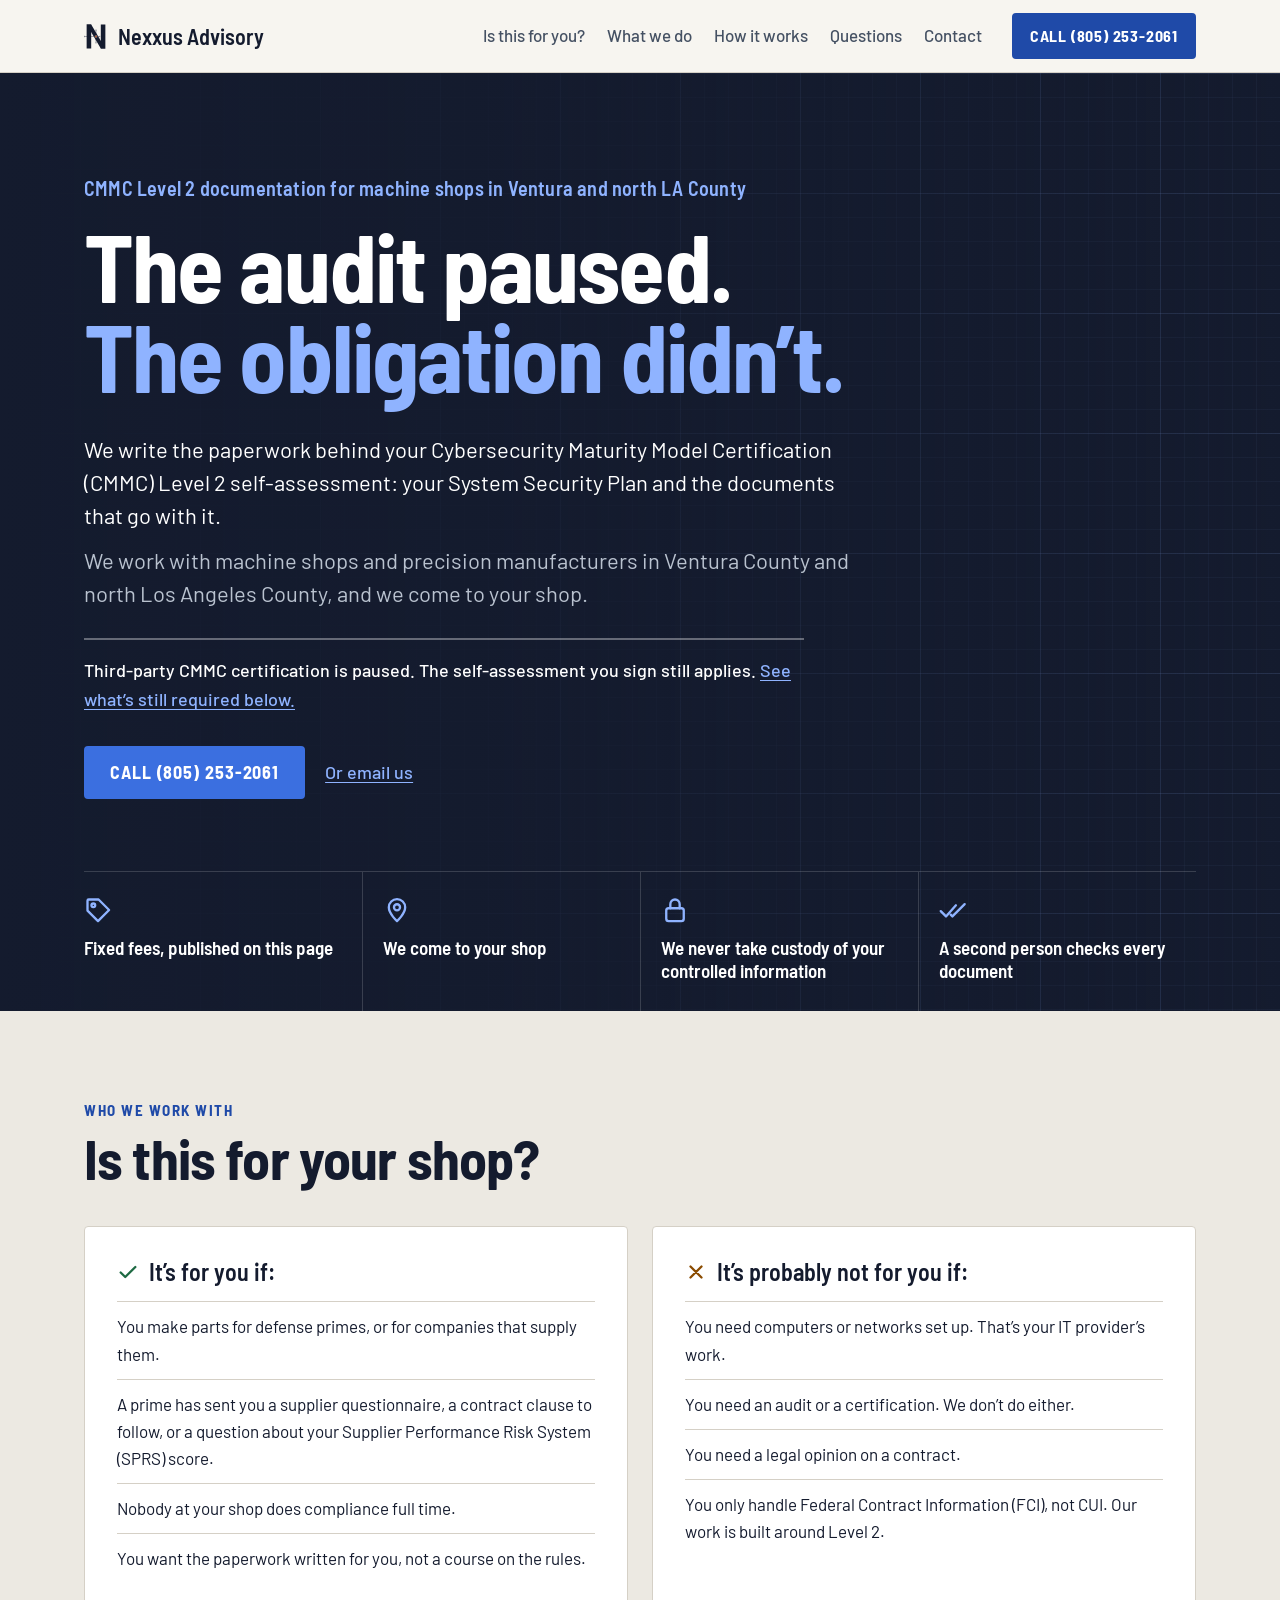
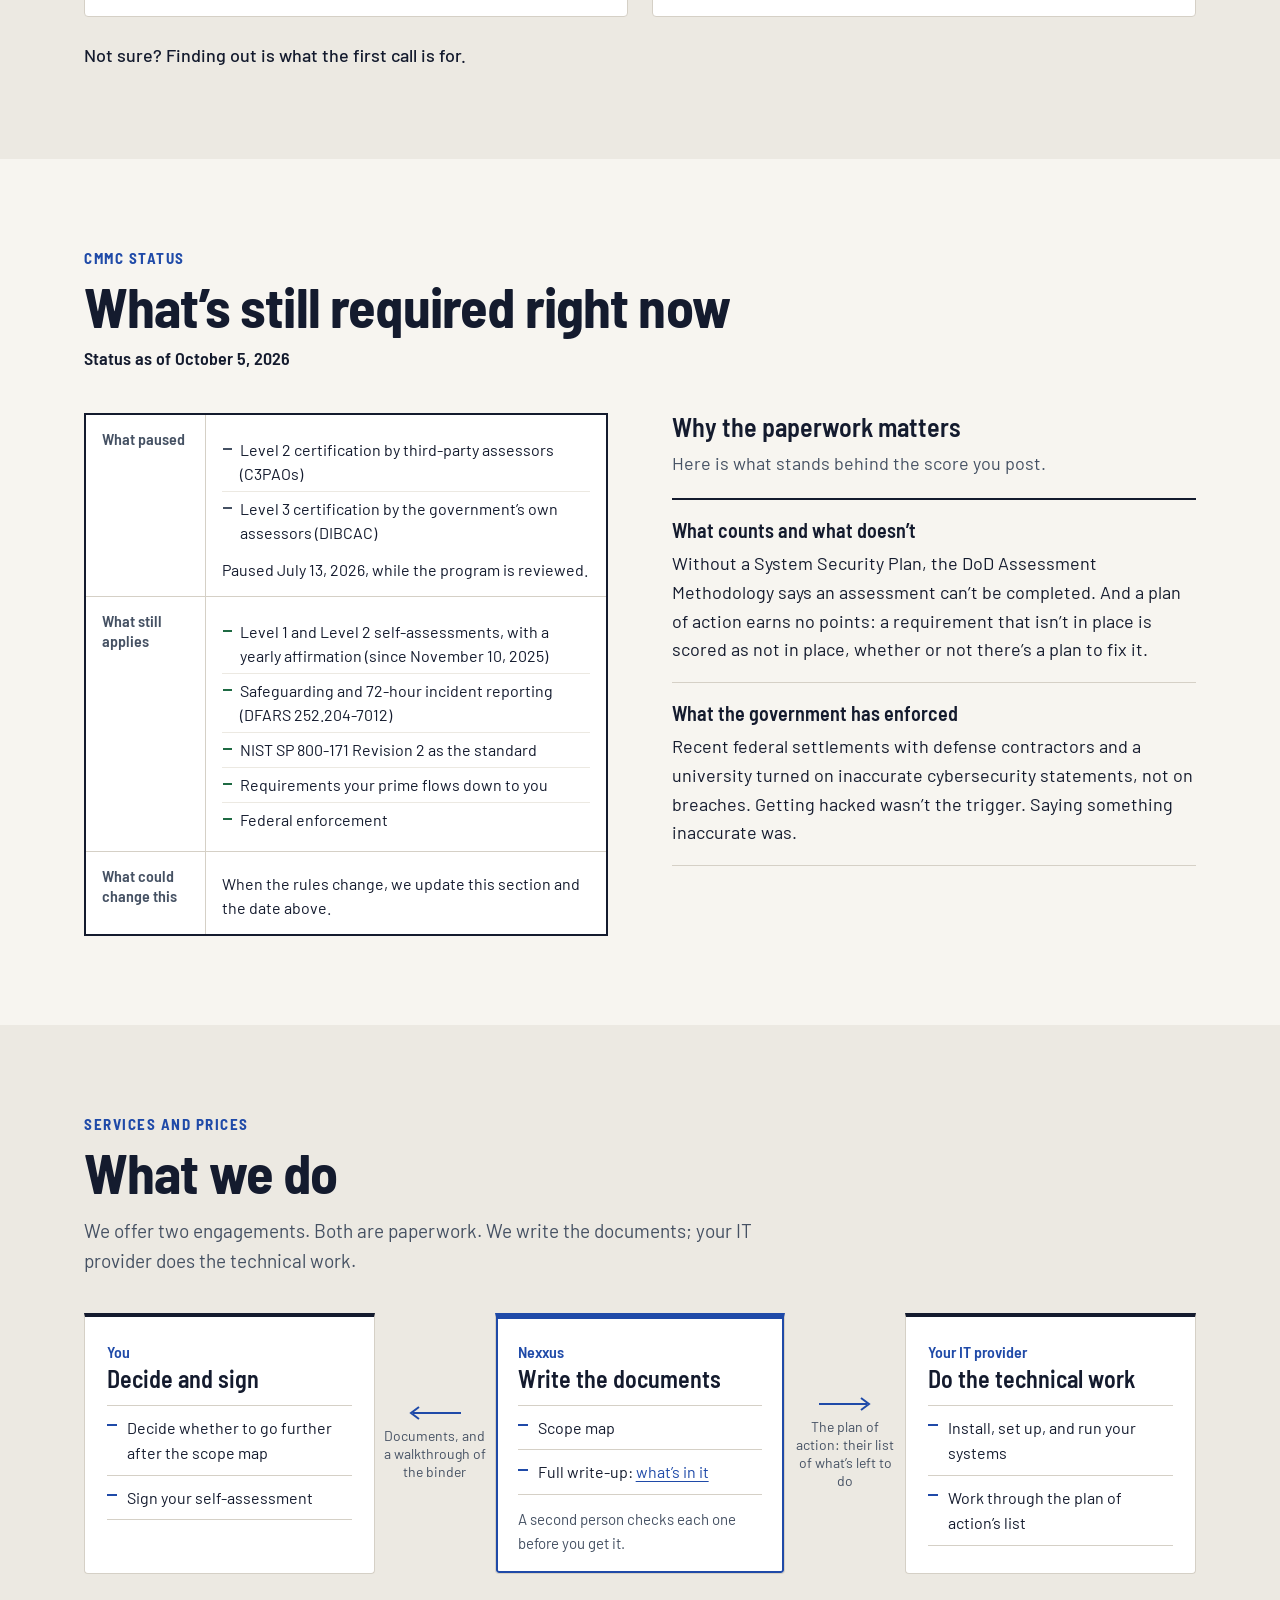
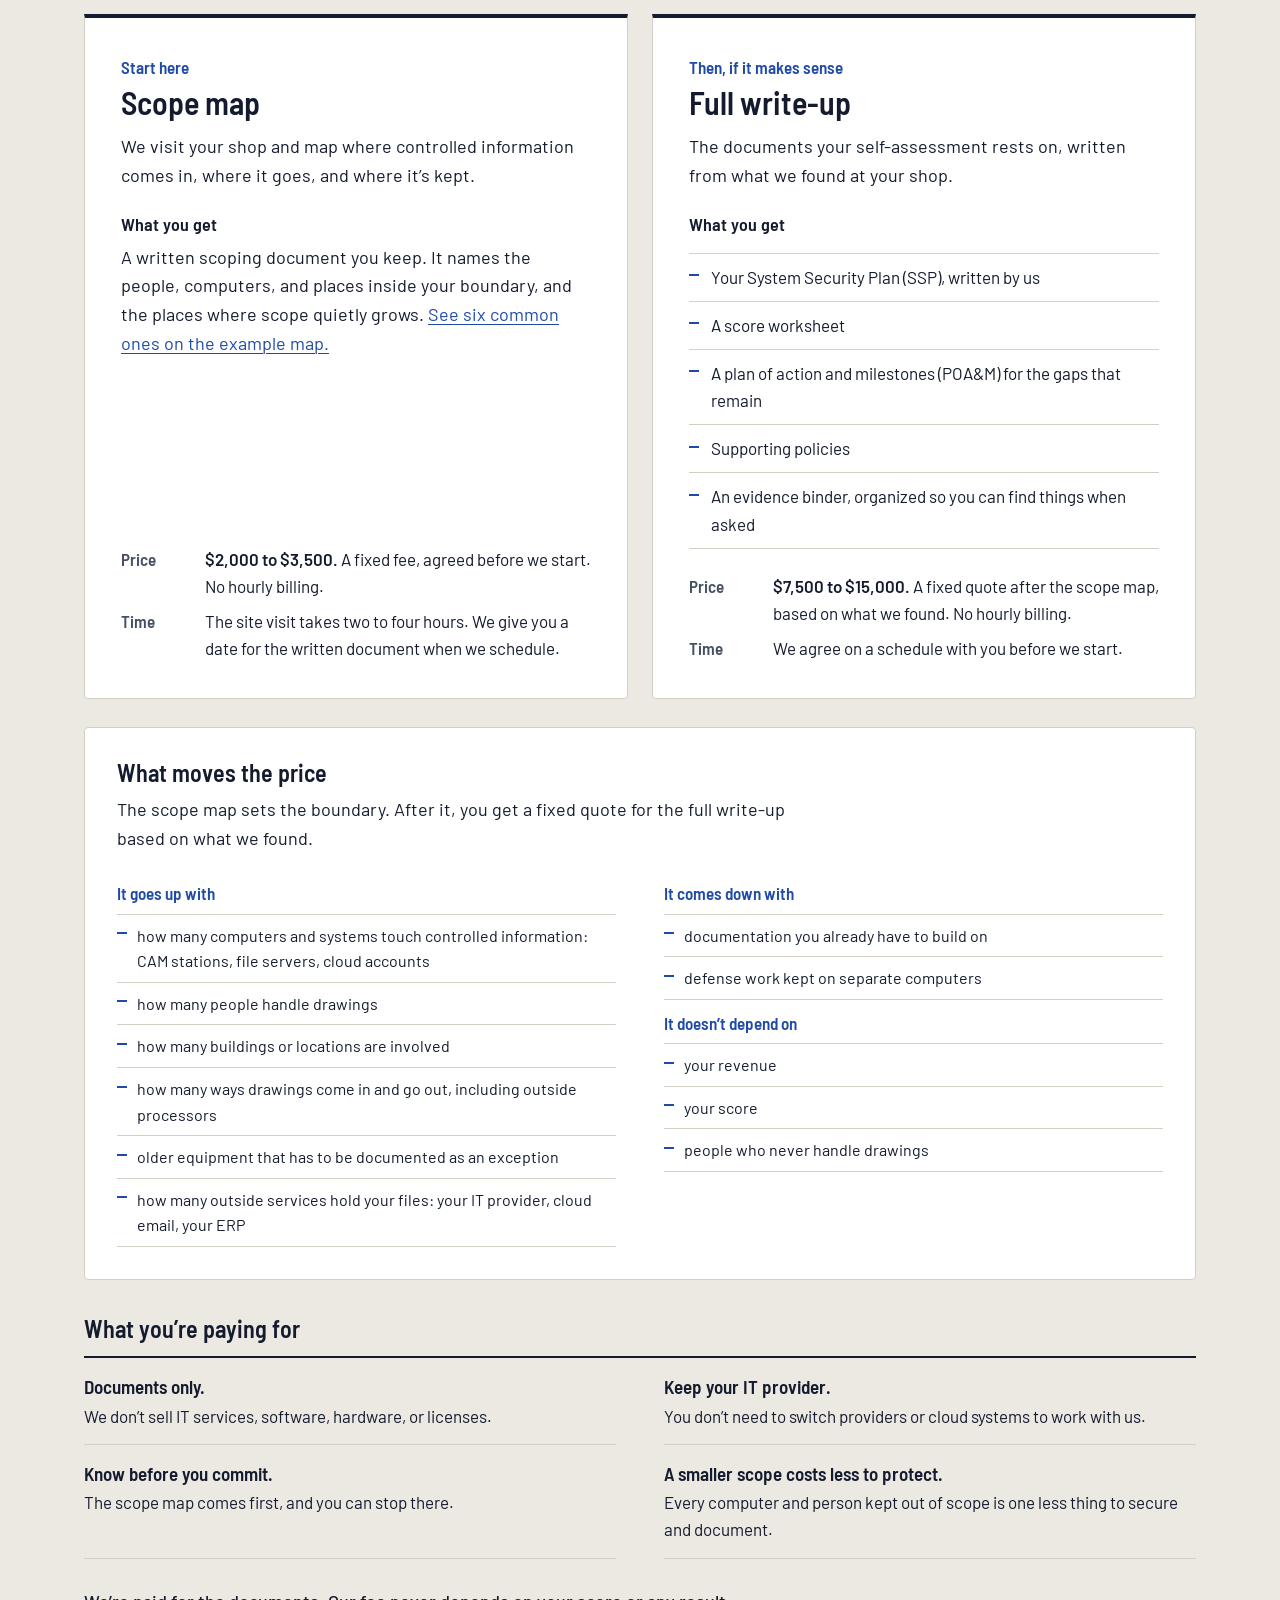
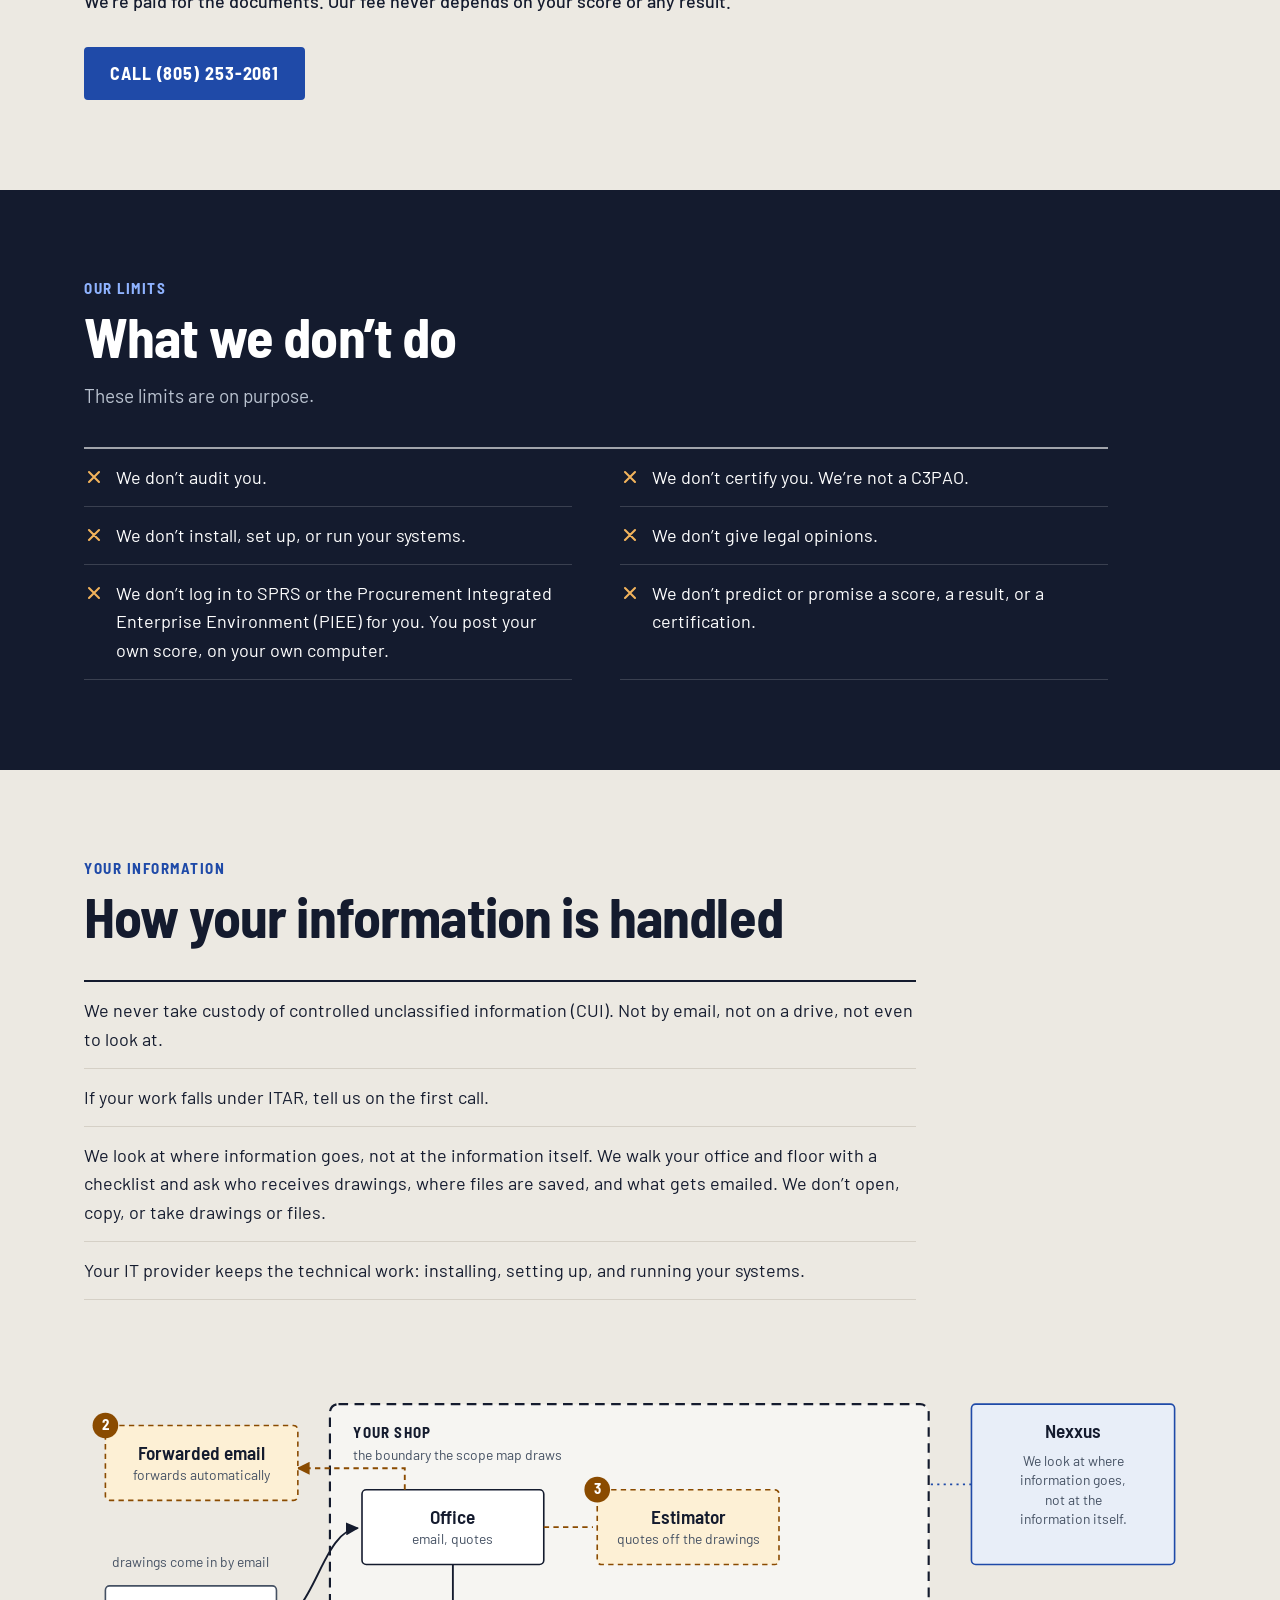
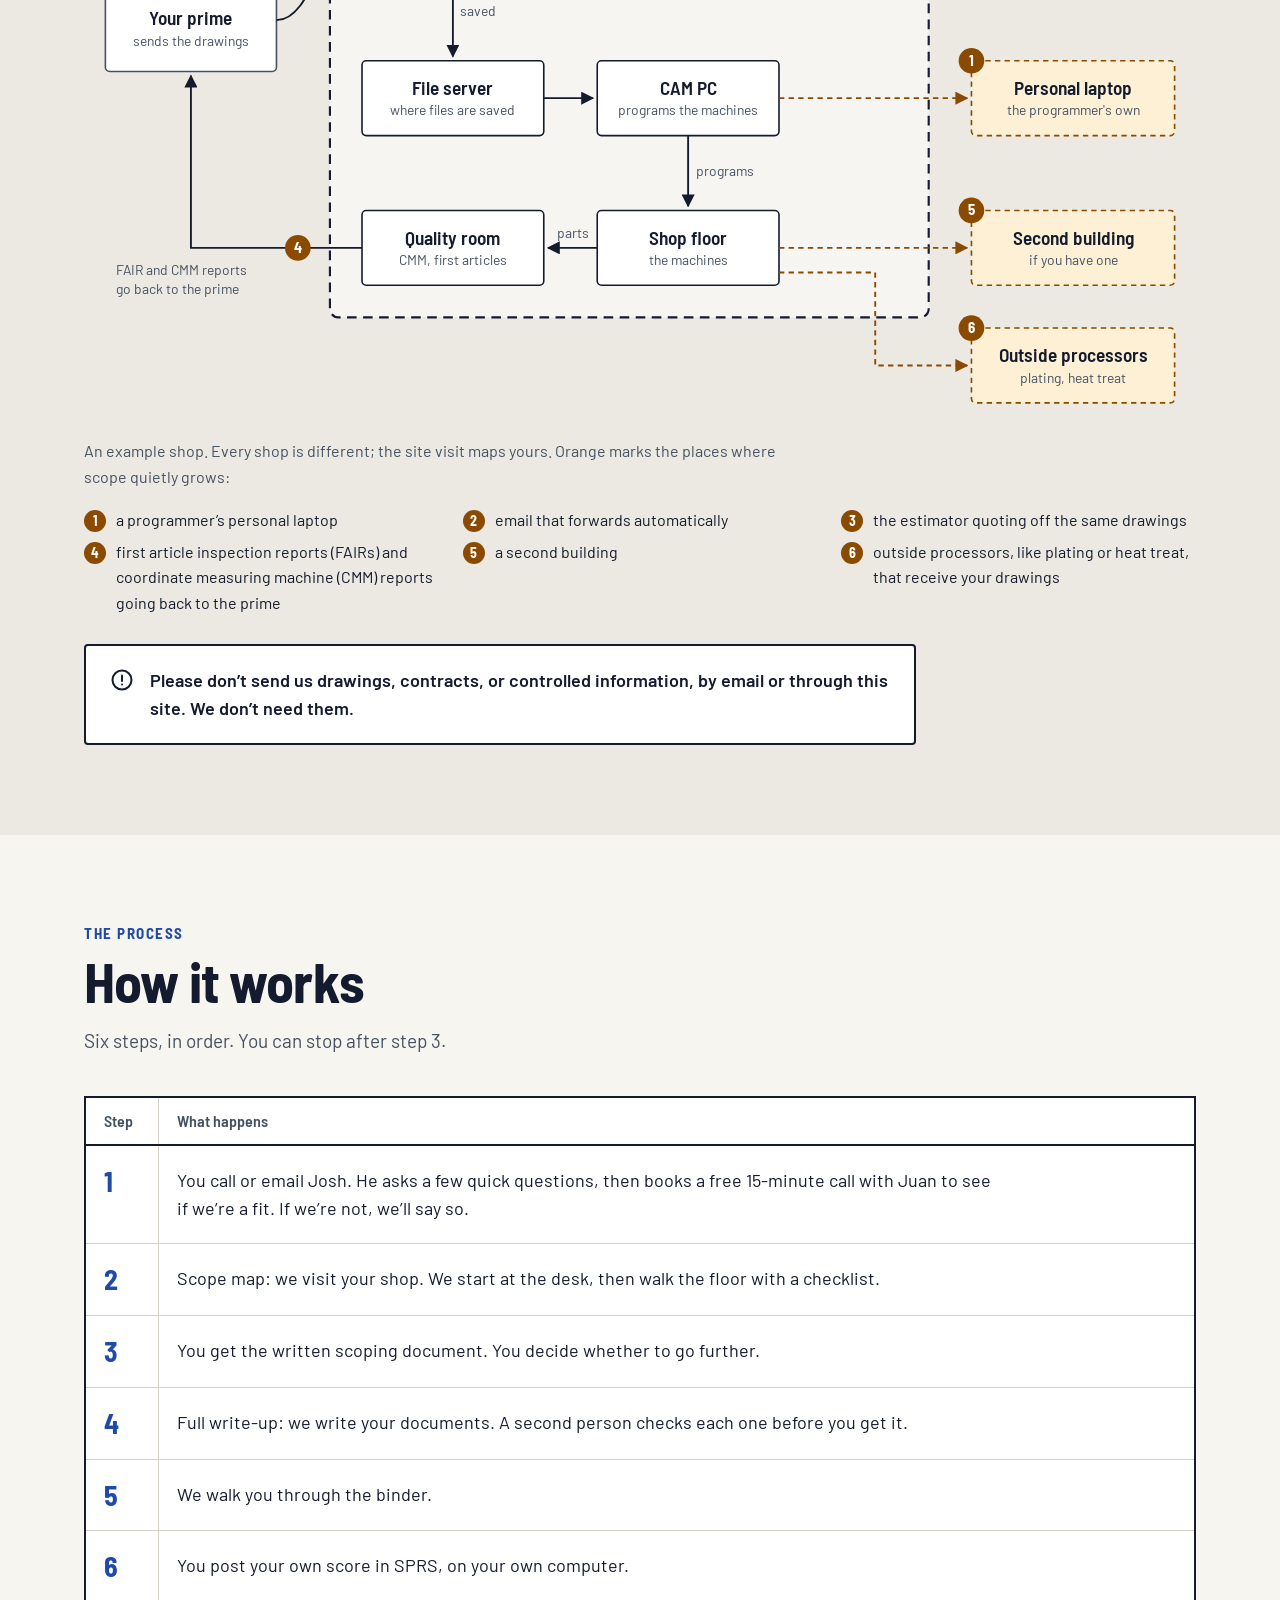
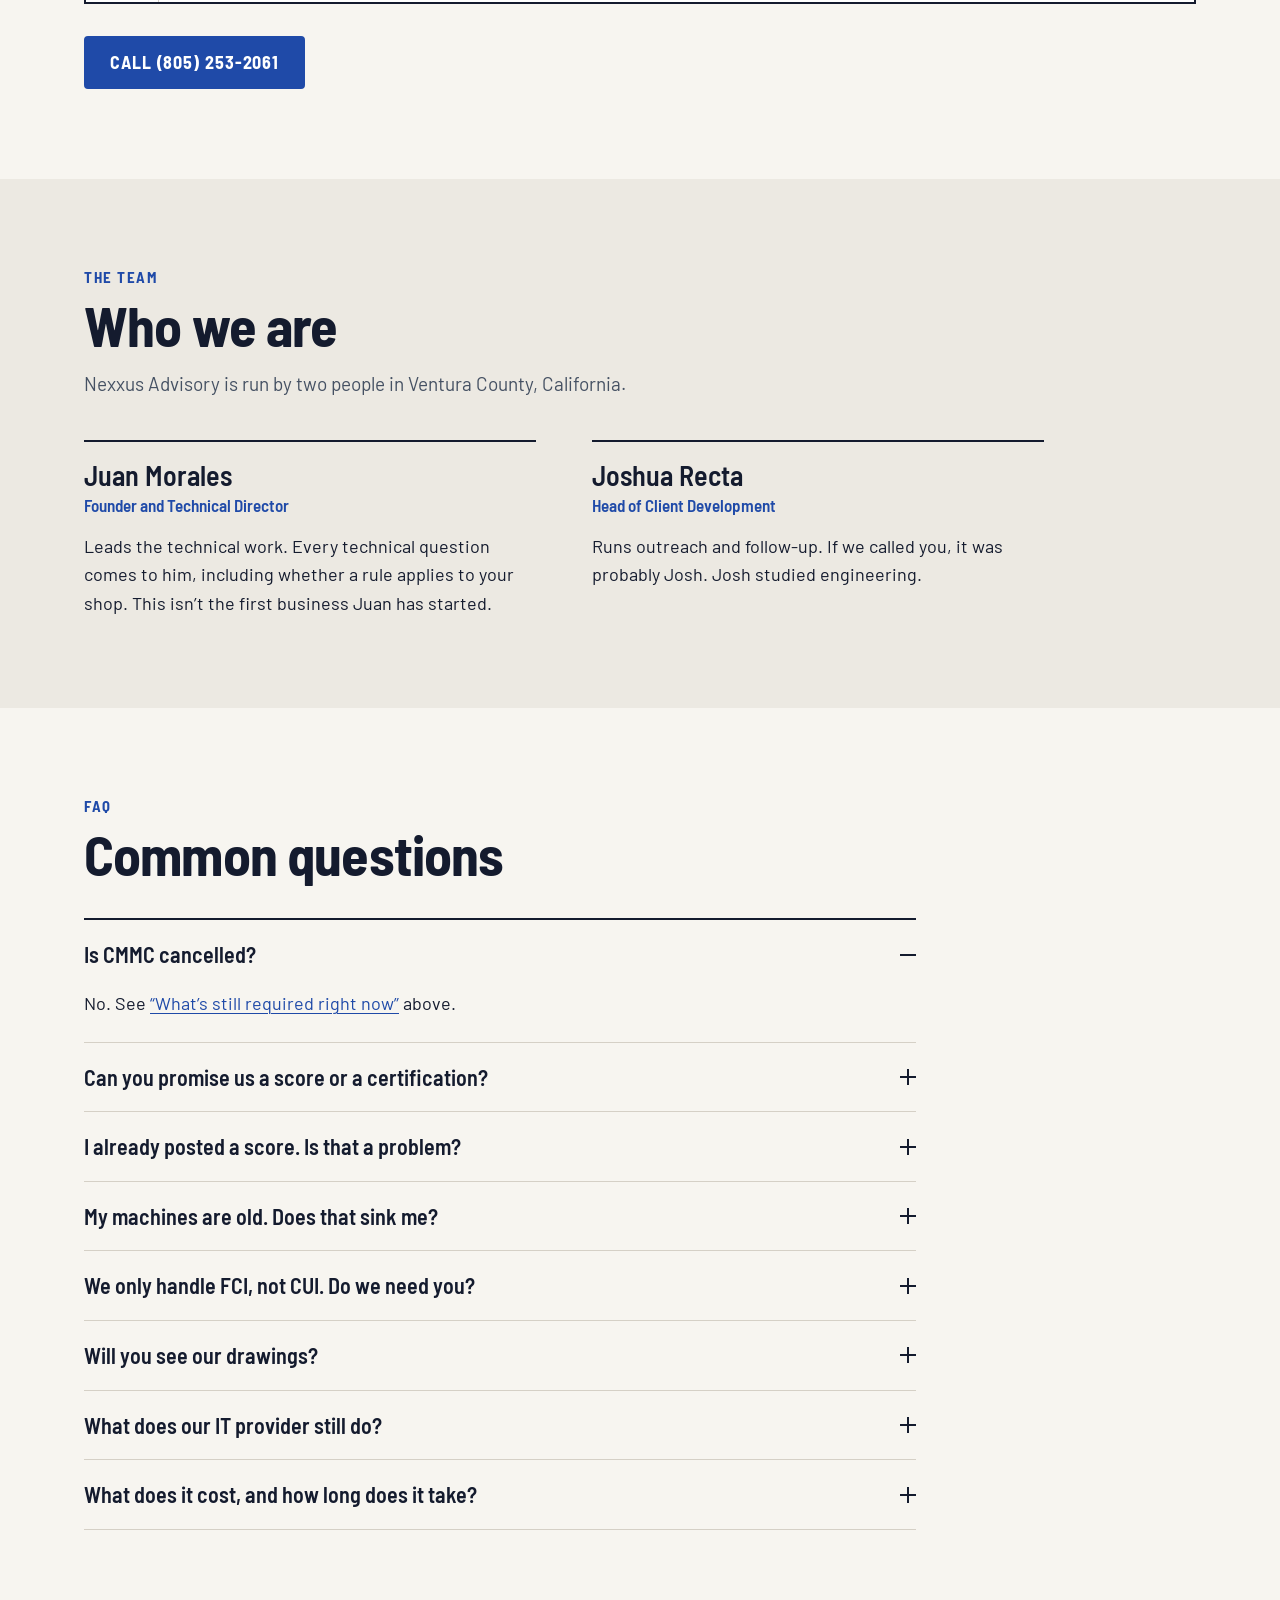
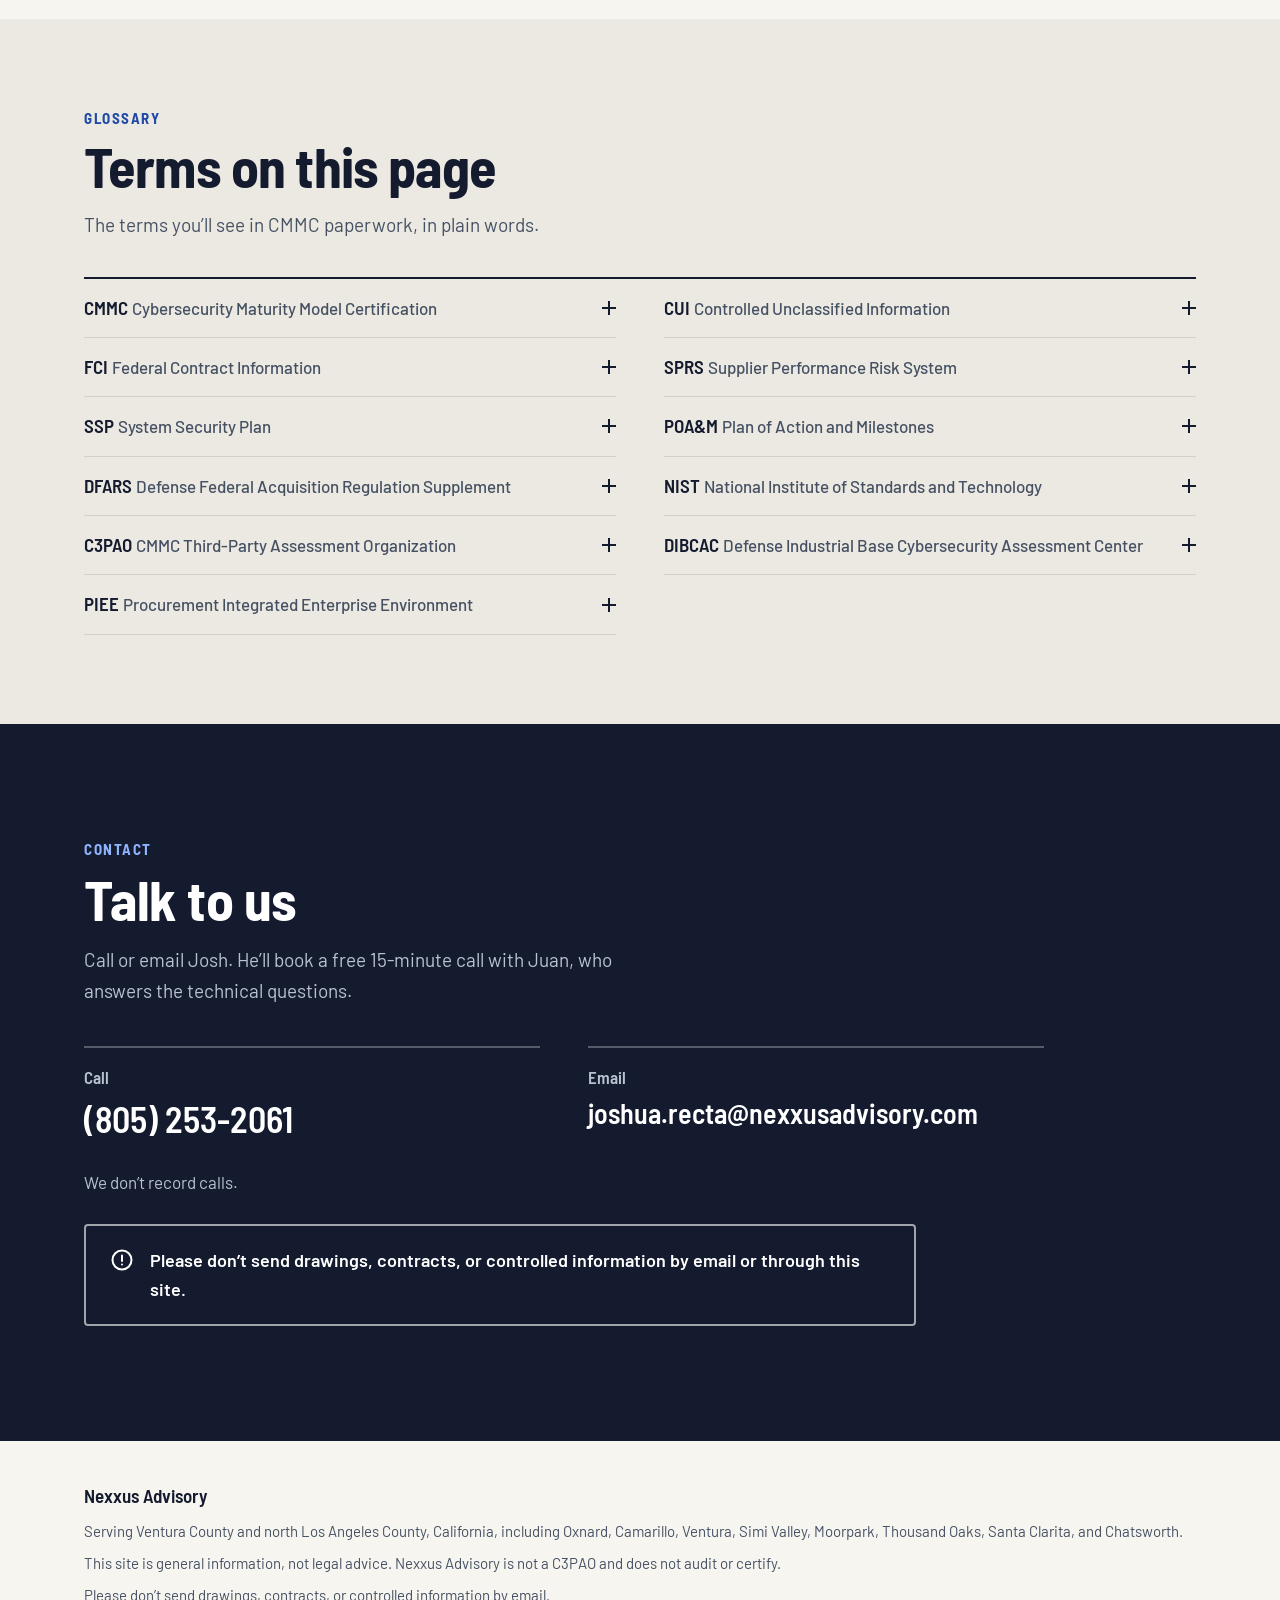
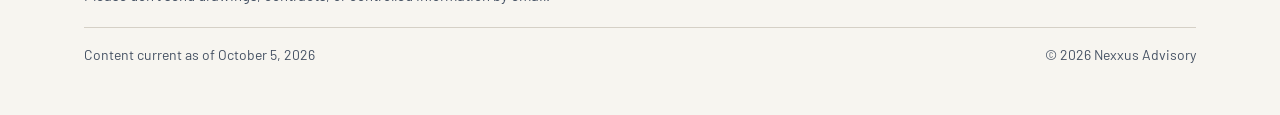
==== commit c3a7776e: "Merge main (#8-#11) into phone-trim" ====
--- a/index.html
+++ b/index.html
@@ -172,9 +172,28 @@
 
   <section class="hero" id="top" aria-labelledby="hero-title">
     <svg class="trace" viewBox="0 0 576 744" aria-hidden="true" focusable="false">
+      <defs>
+        <filter id="leak-soft" filterUnits="userSpaceOnUse" x="0" y="0" width="576" height="744"><feGaussianBlur stdDeviation="3"></feGaussianBlur></filter>
+      </defs>
       <rect class="trace-shop" x="168" y="168" width="360" height="456" rx="4"></rect>
       <text class="trace-caps" x="180" y="190">YOUR SHOP</text>
-      <path class="trace-grow" d="M312 240H576M480 384H576M480 528H576"></path>
+      <g class="leak leak-1">
+        <path class="leak-halo" filter="url(#leak-soft)" d="M312 240H576M288 216V144"></path>
+        <circle class="leak-halo" filter="url(#leak-soft)" cx="528" cy="240" r="8"></circle>
+        <circle class="leak-halo" filter="url(#leak-soft)" cx="288" cy="168" r="8"></circle>
+        <path class="trace-grow" d="M312 240H576M288 216V144"></path>
+      </g>
+      <g class="leak leak-2">
+        <path class="leak-halo" filter="url(#leak-soft)" d="M480 384H576"></path>
+        <circle class="leak-halo" filter="url(#leak-soft)" cx="528" cy="384" r="8"></circle>
+        <path class="trace-grow" d="M480 384H576"></path>
+      </g>
+      <g class="leak leak-3">
+        <path class="leak-halo" filter="url(#leak-soft)" d="M480 528H576M432 552V576H576"></path>
+        <circle class="leak-halo" filter="url(#leak-soft)" cx="528" cy="528" r="8"></circle>
+        <circle class="leak-halo" filter="url(#leak-soft)" cx="528" cy="576" r="8"></circle>
+        <path class="trace-grow" d="M480 528H576M432 552V576H576"></path>
+      </g>
       <path class="trace-route" d="M408 96H264V384H432V528H120V24H408V96"></path>
       <path class="trace-pulse" d="M408 96H264V384H432V528H120V24H408V96"></path>
       <g class="trace-node">
@@ -203,7 +222,27 @@
         <circle cx="528" cy="240" r="3.5"></circle>
         <circle cx="528" cy="384" r="3.5"></circle>
         <circle cx="528" cy="528" r="3.5"></circle>
+        <circle cx="528" cy="576" r="3.5"></circle>
+        <circle cx="288" cy="168" r="3.5"></circle>
+        <circle cx="288" cy="144" r="3.5"></circle>
       </g>
+      <g class="note">
+        <path class="note-line" d="M181 64H128M313 148H296M556 189V232M556 333V376M556 477V520M556 601V584"></path>
+        <g class="note-balloon">
+          <circle cx="192" cy="64" r="11"></circle><text x="192" y="68">4</text>
+          <circle cx="324" cy="148" r="11"></circle><text x="324" y="152">3</text>
+          <circle cx="556" cy="178" r="11"></circle><text x="556" y="182">2</text>
+          <circle cx="556" cy="322" r="11"></circle><text x="556" y="326">1</text>
+          <circle cx="556" cy="466" r="11"></circle><text x="556" y="470">6</text>
+          <circle cx="556" cy="612" r="11"></circle><text x="556" y="616">5</text>
+        </g>
+        <path class="note-line" d="M168 630V672M528 630V672M168 664H310M386 664H528"></path>
+        <path class="note-arrow" d="M168 664l9-3.5v7zM528 664l-9-3.5v7z"></path>
+        <text class="note-text" x="348" y="668">SCOPE</text>
+        <rect class="note-block" x="216" y="690" width="264" height="30"></rect>
+        <text class="note-title" x="348" y="709.5">MAPPED BY NEXXUS ADVISORY</text>
+      </g>
+      <rect class="trace-hit" x="144" y="0" width="432" height="744"></rect>
     </svg>
     <div class="wrap">
       <h1 id="hero-title" class="hero-kicker">CMMC Level 2 documentation for machine shops in Ventura and north LA County</h1>
@@ -216,10 +255,10 @@
         <a class="text-link" href="mailto:joshua.recta@nexxusadvisory.com?subject=CMMC%20documentation">Or email us</a>
       </div>
       <ul class="facts" aria-label="At a glance">
-        <li><a href="#price"><svg viewBox="0 0 24 24" fill="none" stroke="currentColor" stroke-width="2" stroke-linecap="round" stroke-linejoin="round" aria-hidden="true" focusable="false"><path d="M3 12.5V4a1 1 0 0 1 1-1h8.5l9 9-9.5 9.5z"></path><circle cx="8" cy="8" r="1.6"></circle></svg><span>Fixed fees, published on this page</span></a></li>
-        <li><a href="#process"><svg viewBox="0 0 24 24" fill="none" stroke="currentColor" stroke-width="2" stroke-linecap="round" stroke-linejoin="round" aria-hidden="true" focusable="false"><path d="M12 21.5s-7-6.3-7-11.8a7 7 0 0 1 14 0c0 5.5-7 11.8-7 11.8z"></path><circle cx="12" cy="9.7" r="2.6"></circle></svg><span>We come to your shop</span></a></li>
-        <li><a href="#handling"><svg viewBox="0 0 24 24" fill="none" stroke="currentColor" stroke-width="2" stroke-linecap="round" stroke-linejoin="round" aria-hidden="true" focusable="false"><rect x="4.5" y="10.5" width="15" height="11" rx="2"></rect><path d="M8 10.5V7a4 4 0 0 1 8 0v3.5"></path></svg><span>We never take custody of your controlled information</span></a></li>
-        <li><a href="#process"><svg viewBox="0 0 24 24" fill="none" stroke="currentColor" stroke-width="2" stroke-linecap="round" stroke-linejoin="round" aria-hidden="true" focusable="false"><path d="M1.5 13l4.5 4.5L14.5 8"></path><path d="M10 16l1.5 1.5L22 7"></path></svg><span>A second person checks every document</span></a></li>
+        <li><a href="#price"><svg class="ico ico-tag" viewBox="0 0 24 24" fill="none" stroke="currentColor" stroke-width="2" stroke-linecap="round" stroke-linejoin="round" aria-hidden="true" focusable="false"><path d="M3 12.5V4a1 1 0 0 1 1-1h8.5l9 9-9.5 9.5z"></path><circle cx="8" cy="8" r="1.6"></circle></svg><span>Fixed fees, published on this page</span></a></li>
+        <li><a href="#process"><svg class="ico ico-pin" viewBox="0 0 24 24" fill="none" stroke="currentColor" stroke-width="2" stroke-linecap="round" stroke-linejoin="round" aria-hidden="true" focusable="false"><path d="M12 21.5s-7-6.3-7-11.8a7 7 0 0 1 14 0c0 5.5-7 11.8-7 11.8z"></path><circle cx="12" cy="9.7" r="2.6"></circle></svg><span>We come to your shop</span></a></li>
+        <li><a href="#handling"><svg class="ico ico-lock" viewBox="0 0 24 24" fill="none" stroke="currentColor" stroke-width="2" stroke-linecap="round" stroke-linejoin="round" aria-hidden="true" focusable="false"><rect x="4.5" y="10.5" width="15" height="11" rx="2"></rect><path class="shackle" d="M8 10.5V7a4 4 0 0 1 8 0v3.5"></path></svg><span>We never take custody of your controlled information</span></a></li>
+        <li><a href="#process"><svg class="ico ico-check" viewBox="0 0 24 24" fill="none" stroke="currentColor" stroke-width="2" stroke-linecap="round" stroke-linejoin="round" aria-hidden="true" focusable="false"><path class="check-1" pathLength="1" d="M1.5 13l4.5 4.5L14.5 8"></path><path class="check-2" pathLength="1" d="M10 16l1.5 1.5L22 7"></path></svg><span>A second person checks every document</span></a></li>
       </ul>
     </div>
   </section>
@@ -325,7 +364,6 @@
           <ul>
             <li>Decide whether to go further after the scope map</li>
             <li>Sign your self-assessment</li>
-            <li>Post your own score in SPRS, on your own computer</li>
           </ul>
         </div>
         <div class="hand hand-left"><svg viewBox="0 0 56 16" aria-hidden="true" focusable="false"><path d="M2 8H50" stroke="currentColor" stroke-width="2"></path><path d="M44 2L52 8L44 14" fill="none" stroke="currentColor" stroke-width="2"></path></svg><span>Documents, and a walkthrough of the binder</span></div>
@@ -334,9 +372,7 @@
           <h3>Write the documents</h3>
           <ul>
             <li>Scope map</li>
-            <li>System Security Plan</li>
-            <li>Plan of action</li>
-            <li>Policies and the evidence binder</li>
+            <li>Full write-up: <a href="#write-up">what’s in it</a></li>
           </ul>
           <p class="role-note">A second person checks each one before you get it.</p>
         </div>
@@ -350,22 +386,13 @@
           </ul>
         </div>
       </div>
-      <p class="roles-foot">We don’t install, set up, or run your systems, and we don’t log in to SPRS or PIEE for you.</p>
       <div class="services">
         <article class="service">
           <p class="service-when">Start here</p>
           <h3>Scope map</h3>
           <p class="service-what">We visit your shop and map where controlled information comes in, where it goes, and where it’s kept.</p>
           <p class="service-get">What you get</p>
-          <p>A written scoping document you keep. It names the people, computers, and places inside your boundary, and the places where scope quietly grows:</p>
-          <ul>
-            <li>a programmer’s personal laptop</li>
-            <li>email that forwards automatically</li>
-            <li>the estimator quoting off the same drawings</li>
-            <li>first article inspection reports (FAIRs) and coordinate measuring machine (CMM) reports going back to the prime</li>
-            <li>a second building</li>
-            <li>outside processors, like plating or heat treat, that receive your drawings</li>
-          </ul>
+          <p>A written scoping document you keep. It names the people, computers, and places inside your boundary, and the places where scope quietly grows. <a href="#scope-growers">See six common ones on the example map.</a></p>
           <dl class="service-terms">
             <dt>Price</dt>
             <dd><strong>$2,000 to $3,500.</strong> A fixed fee, agreed before we start. No hourly billing.</dd>
@@ -373,7 +400,7 @@
             <dd>The site visit takes two to four hours. We give you a date for the written document when we schedule.</dd>
           </dl>
         </article>
-        <article class="service">
+        <article class="service" id="write-up">
           <p class="service-when">Then, if it makes sense</p>
           <h3>Full write-up</h3>
           <p class="service-what">The documents your self-assessment rests on, written from what we found at your shop.</p>
@@ -469,7 +496,7 @@
         <li>We look at where information goes, not at the information itself. We walk your office and floor with a checklist and ask who receives drawings, where files are saved, and what gets emailed. We don’t open, copy, or take drawings or files.</li>
         <li>Your IT provider keeps the technical work: installing, setting up, and running your systems.</li>
       </ul>
-      <figure class="figure flow-map">
+      <figure class="figure flow-map" id="scope-growers">
         <svg class="dg dg-wide" viewBox="0 0 1040 640" role="img" aria-labelledby="flow-title flow-desc">
         <title id="flow-title">Where controlled information goes in an example shop</title>
         <desc id="flow-desc">Drawings come in from the prime by email to the office, are saved on the file server, go to the CAM programming PC, then to the machines on the floor and the quality room. First article and CMM reports go back to the prime. Six places where scope quietly grows are marked: email that forwards automatically, the estimator quoting off the same drawings, a programmer's personal laptop, the reports going back to the prime, a second building, and outside processors such as plating or heat treat that receive your drawings. Nexxus sits outside the shop: we look at where information goes, not at the information itself.</desc>
@@ -727,19 +754,52 @@
         <h2 id="terms-title">Terms on this page</h2>
         <p>The terms you’ll see in CMMC paperwork, in plain words.</p>
       </div>
-      <dl class="glossary">
-        <div><dt>CMMC <span>Cybersecurity Maturity Model Certification</span></dt><dd>The Defense Department program that checks whether contractors and subcontractors have put required cybersecurity requirements in place. <a href="https://www.ecfr.gov/current/title-32/subtitle-A/chapter-I/subchapter-G/part-170/subpart-A/section-170.1">32 CFR 170.1</a></dd></div>
-        <div><dt>CUI <span>Controlled Unclassified Information</span></dt><dd>Information the government creates or has, or that someone creates or has for the government, that must be handled with safeguarding or sharing controls. It isn’t classified. <a href="https://www.ecfr.gov/current/title-32/subtitle-B/chapter-XX/part-2002/subpart-A/section-2002.4">32 CFR 2002.4(h)</a></dd></div>
-        <div><dt>FCI <span>Federal Contract Information</span></dt><dd>Information made for or given by the government under a contract, not meant for the public. It doesn’t include public information or simple payment details. <a href="https://www.ecfr.gov/current/title-48/chapter-1/subchapter-A/part-4/subpart-4.19/section-4.1901">48 CFR 4.1901</a></dd></div>
-        <div><dt>SPRS <span>Supplier Performance Risk System</span></dt><dd>The Defense Department’s system for supplier performance information, where your summary self-assessment score is posted. <a href="https://www.sprs.csd.disa.mil/">SPRS</a></dd></div>
-        <div><dt>SSP <span>System Security Plan</span></dt><dd>The formal document that gives an overview of the security requirements for your information system. <a href="https://www.ecfr.gov/current/title-32/subtitle-A/chapter-I/subchapter-G/part-170/subpart-A/section-170.4">32 CFR 170.4</a></dd></div>
-        <div><dt>POA&amp;M <span>Plan of Action and Milestones</span></dt><dd>A document listing the tasks still to do, what they need, the milestones, and planned completion dates. <a href="https://www.ecfr.gov/current/title-32/subtitle-A/chapter-I/subchapter-G/part-170/subpart-A/section-170.4">32 CFR 170.4</a></dd></div>
-        <div><dt>DFARS <span>Defense Federal Acquisition Regulation Supplement</span></dt><dd>The Defense Department’s additions to the federal buying rules. Its clauses, like 252.204-7012, go into defense contracts. <a href="https://www.acquisition.gov/dfars">acquisition.gov</a></dd></div>
-        <div><dt>NIST <span>National Institute of Standards and Technology</span></dt><dd>The federal agency that publishes SP 800-171, the standard your score is measured against. <a href="https://www.nist.gov/">nist.gov</a></dd></div>
-        <div><dt>C3PAO <span>CMMC Third-Party Assessment Organization</span></dt><dd>A firm authorized or accredited to conduct Level 2 certification assessments. <a href="https://www.ecfr.gov/current/title-32/subtitle-A/chapter-I/subchapter-G/part-170/subpart-A/section-170.4">32 CFR 170.4</a></dd></div>
-        <div><dt>DIBCAC <span>Defense Industrial Base Cybersecurity Assessment Center</span></dt><dd>The government’s own assessment team, part of the Defense Contract Management Agency. <a href="https://www.ecfr.gov/current/title-32/subtitle-A/chapter-I/subchapter-G/part-170/subpart-A/section-170.4">32 CFR 170.4</a></dd></div>
-        <div><dt>PIEE <span>Procurement Integrated Enterprise Environment</span></dt><dd>The Defense Department portal you log in through to reach SPRS. <a href="https://www.sprs.csd.disa.mil/">SPRS</a></dd></div>
-      </dl>
+      <div class="glossary">
+        <details>
+          <summary><span class="g-name"><span class="g-term">CMMC</span> <span class="g-full">Cybersecurity Maturity Model Certification</span></span></summary>
+          <p>The Defense Department program that checks whether contractors and subcontractors have put required cybersecurity requirements in place. <a href="https://www.ecfr.gov/current/title-32/subtitle-A/chapter-I/subchapter-G/part-170/subpart-A/section-170.1">32 CFR 170.1</a></p>
+        </details>
+        <details>
+          <summary><span class="g-name"><span class="g-term">CUI</span> <span class="g-full">Controlled Unclassified Information</span></span></summary>
+          <p>Information the government creates or has, or that someone creates or has for the government, that must be handled with safeguarding or sharing controls. It isn’t classified. <a href="https://www.ecfr.gov/current/title-32/subtitle-B/chapter-XX/part-2002/subpart-A/section-2002.4">32 CFR 2002.4(h)</a></p>
+        </details>
+        <details>
+          <summary><span class="g-name"><span class="g-term">FCI</span> <span class="g-full">Federal Contract Information</span></span></summary>
+          <p>Information made for or given by the government under a contract, not meant for the public. It doesn’t include public information or simple payment details. <a href="https://www.ecfr.gov/current/title-48/chapter-1/subchapter-A/part-4/subpart-4.19/section-4.1901">48 CFR 4.1901</a></p>
+        </details>
+        <details>
+          <summary><span class="g-name"><span class="g-term">SPRS</span> <span class="g-full">Supplier Performance Risk System</span></span></summary>
+          <p>The Defense Department’s system for supplier performance information, where your summary self-assessment score is posted. <a href="https://www.sprs.csd.disa.mil/">SPRS</a></p>
+        </details>
+        <details>
+          <summary><span class="g-name"><span class="g-term">SSP</span> <span class="g-full">System Security Plan</span></span></summary>
+          <p>The formal document that gives an overview of the security requirements for your information system. <a href="https://www.ecfr.gov/current/title-32/subtitle-A/chapter-I/subchapter-G/part-170/subpart-A/section-170.4">32 CFR 170.4</a></p>
+        </details>
+        <details>
+          <summary><span class="g-name"><span class="g-term">POA&amp;M</span> <span class="g-full">Plan of Action and Milestones</span></span></summary>
+          <p>A document listing the tasks still to do, what they need, the milestones, and planned completion dates. <a href="https://www.ecfr.gov/current/title-32/subtitle-A/chapter-I/subchapter-G/part-170/subpart-A/section-170.4">32 CFR 170.4</a></p>
+        </details>
+        <details>
+          <summary><span class="g-name"><span class="g-term">DFARS</span> <span class="g-full">Defense Federal Acquisition Regulation Supplement</span></span></summary>
+          <p>The Defense Department’s additions to the federal buying rules. Its clauses, like 252.204-7012, go into defense contracts. <a href="https://www.acquisition.gov/dfars">acquisition.gov</a></p>
+        </details>
+        <details>
+          <summary><span class="g-name"><span class="g-term">NIST</span> <span class="g-full">National Institute of Standards and Technology</span></span></summary>
+          <p>The federal agency that publishes SP 800-171, the standard your score is measured against. <a href="https://www.nist.gov/">nist.gov</a></p>
+        </details>
+        <details>
+          <summary><span class="g-name"><span class="g-term">C3PAO</span> <span class="g-full">CMMC Third-Party Assessment Organization</span></span></summary>
+          <p>A firm authorized or accredited to conduct Level 2 certification assessments. <a href="https://www.ecfr.gov/current/title-32/subtitle-A/chapter-I/subchapter-G/part-170/subpart-A/section-170.4">32 CFR 170.4</a></p>
+        </details>
+        <details>
+          <summary><span class="g-name"><span class="g-term">DIBCAC</span> <span class="g-full">Defense Industrial Base Cybersecurity Assessment Center</span></span></summary>
+          <p>The government’s own assessment team, part of the Defense Contract Management Agency. <a href="https://www.ecfr.gov/current/title-32/subtitle-A/chapter-I/subchapter-G/part-170/subpart-A/section-170.4">32 CFR 170.4</a></p>
+        </details>
+        <details>
+          <summary><span class="g-name"><span class="g-term">PIEE</span> <span class="g-full">Procurement Integrated Enterprise Environment</span></span></summary>
+          <p>The Defense Department portal you log in through to reach SPRS. <a href="https://www.sprs.csd.disa.mil/">SPRS</a></p>
+        </details>
+      </div>
     </div>
   </section>
 
@@ -778,9 +838,9 @@
   </div>
 </footer>
 
-<div class="callbar">
+<aside class="callbar" aria-label="Call Josh">
   <a class="btn btn-primary" href="tel:+18052532061">Call (805) 253-2061</a>
-</div>
+</aside>
 
 </body>
 </html>
--- a/styles.css
+++ b/styles.css
@@ -123,11 +123,13 @@
 /* Route drawing on the grid: how drawings move through a shop (wide screens only).
    Original linework; it echoes the example-shop map further down. */
 .trace{
-  display:none; position:absolute; top:0; right:0; width:576px; height:744px; pointer-events:none;
+  display:none; position:absolute; top:0; right:0; z-index:2; width:576px; height:744px; pointer-events:none;
   -webkit-mask-image:linear-gradient(90deg, transparent 0, #000 18%);
   mask-image:linear-gradient(90deg, transparent 0, #000 18%);
 }
 @media (min-width:1440px){ .trace{ display:block; } }
+/* hover zone over the drawing only (clear of the text), so hovering it replays the trip */
+.trace-hit{ fill:none; pointer-events:all; }
 .trace-shop{ fill:none; stroke:var(--blue-light); stroke-opacity:.35; stroke-width:1; stroke-dasharray:6 6; }
 .trace-caps{ fill:var(--blue-light); fill-opacity:.55; font-family:var(--cond); font-weight:600; font-size:11px; letter-spacing:.14em; }
 .trace-route{ fill:none; stroke:var(--blue-light); stroke-opacity:.45; stroke-width:1.5; stroke-linejoin:round; }
@@ -137,18 +139,41 @@
 .trace-label text{ fill:var(--blue-light); fill-opacity:.85; font-family:var(--cond); font-weight:600; font-size:12px; letter-spacing:.1em; text-anchor:middle; }
 .trace-via circle{ fill:var(--blue-light); fill-opacity:.7; }
 .trace-exit circle{ fill:var(--hold-light); fill-opacity:.8; }
-/* One trip around the route (5s) when the page loads, replayed when the mouse comes back
+/* Nexxus layer: drafting notes that map the route but never touch it */
+.note-line{ fill:none; stroke:#fff; stroke-opacity:.55; stroke-width:1; }
+.note-arrow{ fill:#fff; fill-opacity:.7; }
+.note-balloon circle{ fill:var(--ink); stroke:#fff; stroke-opacity:.75; stroke-width:1.25; }
+.note-balloon text{ fill:#fff; font-family:var(--cond); font-weight:700; font-size:12px; text-anchor:middle; }
+.note-text{ fill:#fff; fill-opacity:.7; font-family:var(--cond); font-weight:600; font-size:11px; letter-spacing:.14em; text-anchor:middle; }
+.note-block{ fill:var(--ink); stroke:#fff; stroke-opacity:.55; stroke-width:1; }
+.note-title{ fill:#fff; fill-opacity:.9; font-family:var(--cond); font-weight:700; font-size:12px; letter-spacing:.12em; text-anchor:middle; }
+/* One trip around the route (5s), starting 3s after the page loads, replayed when the mouse moves onto the drawing
    into the opening. It never loops on its own (WCAG 2.2.2). Two identical keyframes so that
    switching names on hover restarts the trip. */
 @keyframes trace-run-a{ from{ stroke-dashoffset:48; } to{ stroke-dashoffset:-1920; } }
 @keyframes trace-run-b{ from{ stroke-dashoffset:48; } to{ stroke-dashoffset:-1920; } }
-.hero{ --trace-delay:.6s; }
-.hero:hover{ --trace-delay:.15s; }
+.hero{ --trace-delay:3s; } /* after the headline has been read */
+.trace:hover{ --trace-delay:.15s; }
 @media (prefers-reduced-motion: no-preference){
   .trace-pulse{ animation:trace-run-a 5s linear var(--trace-delay) both; }
-  .hero:hover .trace-pulse{ animation-name:trace-run-b; }
+  .trace:hover .trace-pulse{ animation-name:trace-run-b; }
 }
 @media (prefers-reduced-motion: reduce){ .trace-pulse{ display:none; } }
+/* Scope leaks: each amber exit glows once as the light passes the box it leaves from
+   (office 0.79s, CAM PC 1.59s, shop floor 1.95s into the trip). Replays with the trip. */
+.leak-halo{ opacity:0; }
+path.leak-halo{ fill:none; stroke:var(--hold-light); stroke-width:7; stroke-linecap:round; }
+circle.leak-halo{ fill:var(--hold-light); }
+.leak-halo{ will-change:opacity; }
+@keyframes leak-glow-a{ 0%{ opacity:0; } 25%{ opacity:.85; } 100%{ opacity:0; } }
+@keyframes leak-glow-b{ 0%{ opacity:0; } 25%{ opacity:.85; } 100%{ opacity:0; } }
+@media (prefers-reduced-motion: no-preference){
+  .leak-halo{ animation:leak-glow-a 1.6s ease-out both; }
+  .leak-1 .leak-halo{ animation-delay:calc(var(--trace-delay) + .79s); }
+  .leak-2 .leak-halo{ animation-delay:calc(var(--trace-delay) + 1.59s); }
+  .leak-3 .leak-halo{ animation-delay:calc(var(--trace-delay) + 1.95s); }
+  .trace:hover .leak-halo{ animation-name:leak-glow-b; }
+}
 .hero h1, .hero h2, .hero h3{ color:#fff; }
 .hero a:not(.btn){ color:var(--blue-light); }
 .hero a:not(.btn):hover{ color:#fff; }
@@ -189,6 +214,28 @@
 .facts li:first-child a{ padding-left:0; }
 .facts svg{ width:28px; height:28px; flex:none; color:var(--blue-light); }
 .hero .facts a:hover span{ text-decoration:underline; text-underline-offset:4px; }
+
+/* Icon moves once on hover (mouse) or keyboard focus. CSS only; off for reduced motion. */
+@keyframes tag-swing{ 0%{ transform:rotate(0); } 25%{ transform:rotate(-16deg); } 55%{ transform:rotate(10deg); } 80%{ transform:rotate(-4deg); } 100%{ transform:rotate(0); } }
+@keyframes pin-drop{ 0%{ transform:translateY(0); } 30%{ transform:translateY(-7px); } 55%{ transform:translateY(0); } 72%{ transform:translateY(-2px); } 100%{ transform:translateY(0); } }
+/* padlock: the left leg stays in the body as the hinge; the right side pops free, then clicks shut */
+@keyframes shackle-lift{ 0%{ transform:rotate(0); } 35%{ transform:rotate(-24deg); } 60%{ transform:rotate(-24deg); } 85%{ transform:rotate(3deg); } 100%{ transform:rotate(0); } }
+.shackle{ transform-box:view-box; transform-origin:8px 10.5px; }
+@keyframes check-draw{ from{ stroke-dashoffset:1; } to{ stroke-dashoffset:0; } }
+.ico-tag{ transform-origin:33% 33%; }
+.ico .check-2{ stroke-dasharray:1; stroke-dashoffset:0; }
+@media (prefers-reduced-motion: no-preference){
+  .facts a:focus-visible .ico-tag{ animation:tag-swing .6s ease-out; }
+  .facts a:focus-visible .ico-pin{ animation:pin-drop .55s ease-out; }
+  .facts a:focus-visible .shackle{ animation:shackle-lift .65s ease-in-out; }
+  .facts a:focus-visible .check-2{ animation:check-draw .35s ease-out .12s both; }
+}
+@media (hover: hover) and (prefers-reduced-motion: no-preference){
+  .facts a:hover .ico-tag{ animation:tag-swing .6s ease-out; }
+  .facts a:hover .ico-pin{ animation:pin-drop .55s ease-out; }
+  .facts a:hover .shackle{ animation:shackle-lift .65s ease-in-out; }
+  .facts a:hover .check-2{ animation:check-draw .35s ease-out .12s both; }
+}
 @media (max-width:860px){
   .facts{ grid-template-columns:repeat(2,minmax(0,1fr)); }
   .facts li:nth-child(3){ border-left:0; }
@@ -380,12 +427,26 @@
 .faq-answer{ max-width:42rem; padding:0 0 24px; }
 
 /* Terms on this page */
-.glossary{ margin-top:36px; display:grid; grid-template-columns:repeat(2,minmax(0,1fr)); column-gap:48px; border-top:2px solid var(--ink); }
-.glossary > div{ padding:16px 0; border-bottom:1px solid var(--line); }
-.glossary dt{ font-family:var(--cond); font-weight:600; font-size:1.1875rem; }
-.glossary dt span{ font-family:var(--sans); font-weight:500; font-size:1.0625rem; color:var(--ink-2); }
-.glossary dd{ margin-top:4px; font-size:1.0625rem; }
-.glossary dd a{ font-size:.9375rem; white-space:nowrap; }
+/* Each term opens on tap, like the questions above (native details, no scripts) */
+.glossary{ margin-top:36px; display:grid; grid-template-columns:repeat(2,minmax(0,1fr)); column-gap:48px; align-items:start; border-top:2px solid var(--ink); }
+.glossary details{ border-bottom:1px solid var(--line); }
+.glossary summary{
+  display:flex; justify-content:space-between; align-items:center; gap:16px;
+  min-height:44px; padding:14px 0; cursor:pointer; list-style:none;
+}
+.glossary summary::-webkit-details-marker{ display:none; }
+.glossary summary::after{
+  content:""; flex:none; width:14px; height:14px;
+  background:
+    linear-gradient(var(--ink),var(--ink)) center / 14px 2px no-repeat,
+    linear-gradient(var(--ink),var(--ink)) center / 2px 14px no-repeat;
+}
+.glossary details[open] > summary::after{ background-size:14px 2px, 2px 0; }
+.glossary summary:hover .g-term{ color:var(--blue-dark); }
+.g-term{ font-family:var(--cond); font-weight:600; font-size:1.1875rem; }
+.g-full{ font-family:var(--sans); font-weight:500; font-size:1.0625rem; color:var(--ink-2); }
+.glossary details > p{ padding:0 0 16px; font-size:1.0625rem; }
+.glossary details > p a{ font-size:.9375rem; white-space:nowrap; }
 @media (max-width:760px){ .glossary{ grid-template-columns:minmax(0,1fr); } }
 
 /* Contact */
@@ -446,7 +507,7 @@
 .dg .badge-t{ fill:#fff; font-family:var(--cond); font-weight:700; font-size:14px; }
 .dg .us{ fill:#E8EEF8; stroke:var(--blue); stroke-width:1.5; }
 .dg .us-line{ fill:none; stroke:var(--blue); stroke-width:1.5; stroke-dasharray:2 4; }
-.legend{ margin-top:18px; display:grid; grid-template-columns:repeat(auto-fit,minmax(20rem,1fr)); gap:6px 24px; padding:0; list-style:none; font-size:1rem; }
+.legend{ margin-top:18px; display:grid; grid-template-columns:repeat(auto-fit,minmax(min(20rem,100%),1fr)); gap:6px 24px; padding:0; list-style:none; font-size:1rem; }
 .legend li{ display:flex; gap:10px; align-items:baseline; }
 .legend .n{ flex:none; display:inline-grid; place-items:center; width:22px; height:22px; border-radius:50%; background:var(--hold); color:#fff; font-family:var(--cond); font-weight:700; font-size:.875rem; }
 
@@ -463,7 +524,6 @@
 .hand{ display:flex; flex-direction:column; align-items:center; justify-content:center; gap:6px; padding:0 8px; text-align:center; font-size:.875rem; color:var(--ink-2); line-height:1.3; }
 .hand svg{ width:56px; height:16px; color:var(--blue); }
 .hand-left svg{ transform:scaleX(-1); }
-.roles-foot{ margin-top:16px; color:var(--ink-2); font-size:1rem; }
 @media (max-width:860px){
   .roles{ grid-template-columns:minmax(0,1fr); }
   .hand{ flex-direction:row; padding:10px 0; }
@@ -520,8 +580,8 @@
   .hero-status{ animation-delay:.2s; }
   .hero .actions{ animation-delay:.26s; }
   /* Questions: the + folds into a minus, and the answer fades in */
-  .faq summary::after{ transition:background-size .2s ease; }
-  .faq details[open] > .faq-answer{ animation:reveal .22s ease both; }
+  .faq summary::after, .glossary summary::after{ transition:background-size .2s ease; }
+  .faq details[open] > .faq-answer, .glossary details[open] > p{ animation:reveal .22s ease both; }
 }
 @media (hover: hover) and (prefers-reduced-motion: no-preference){
   /* Lift on hover, mouse only (not on phones) */
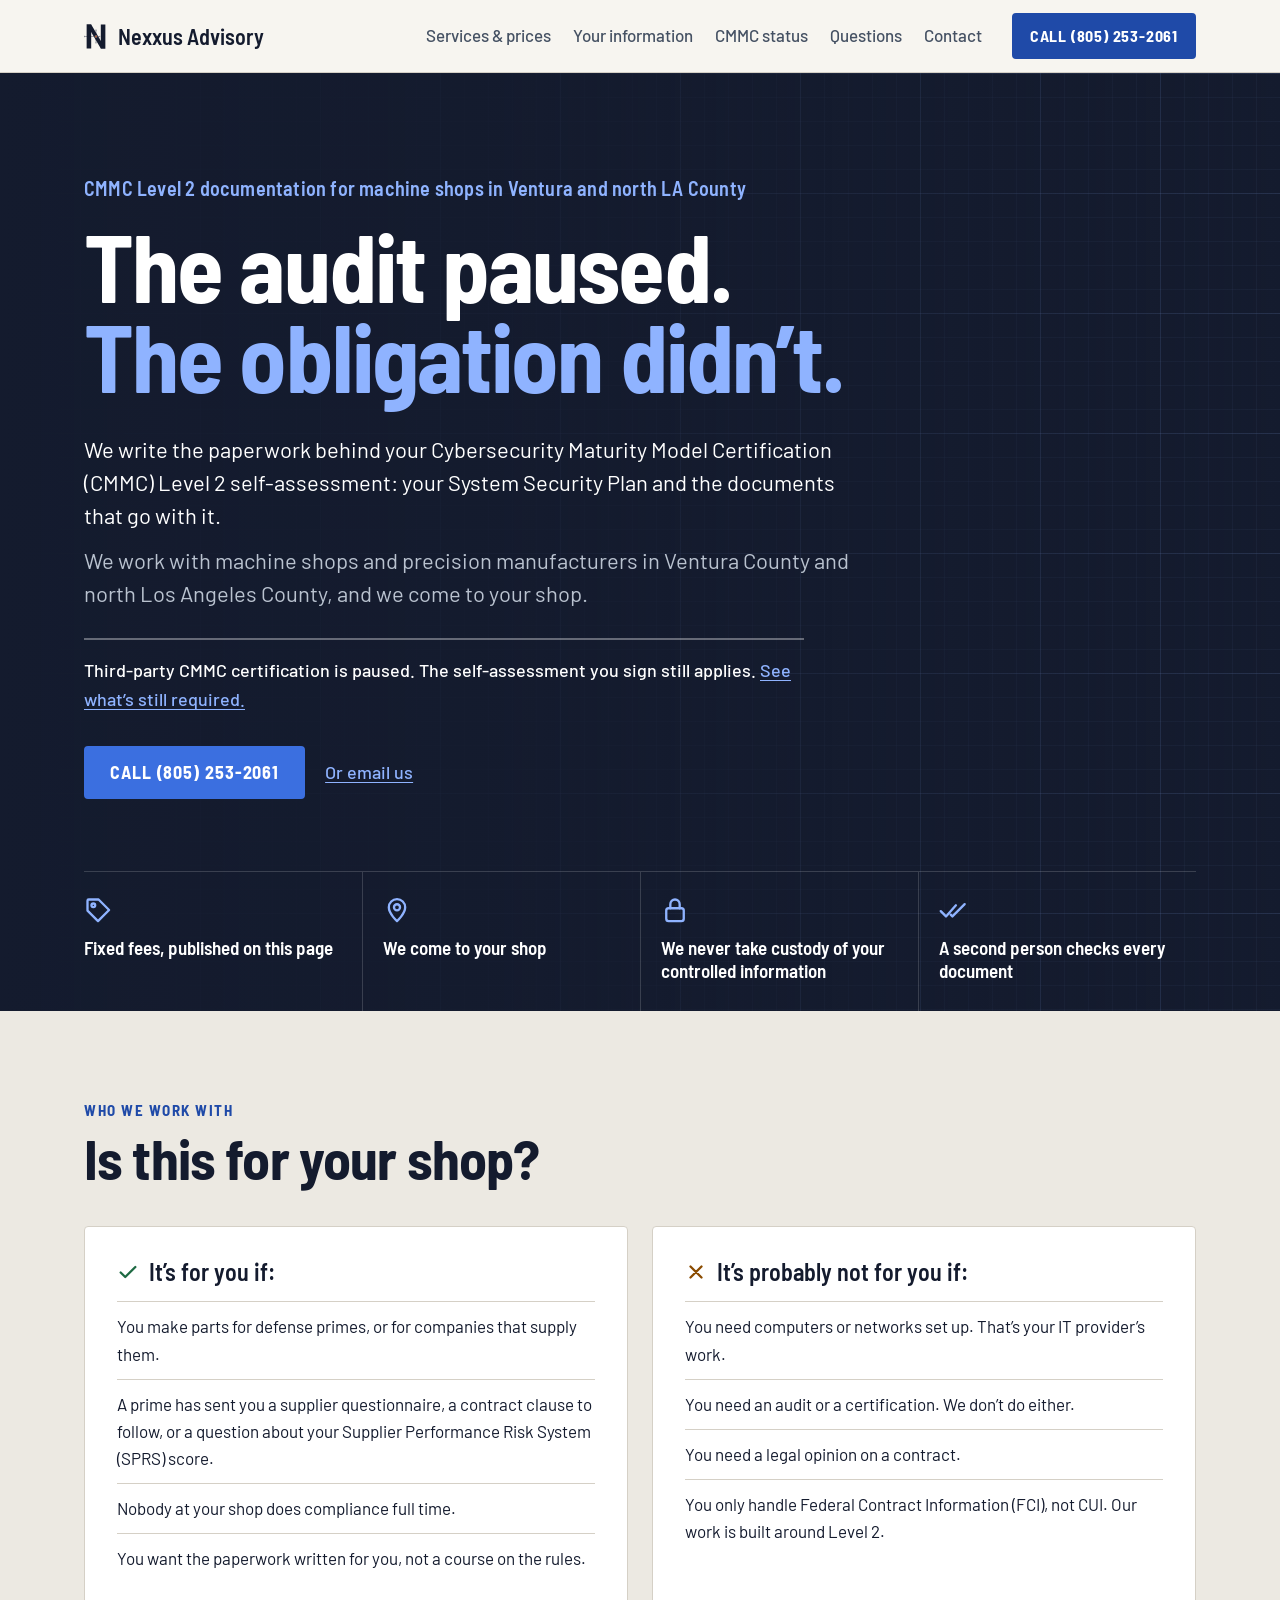
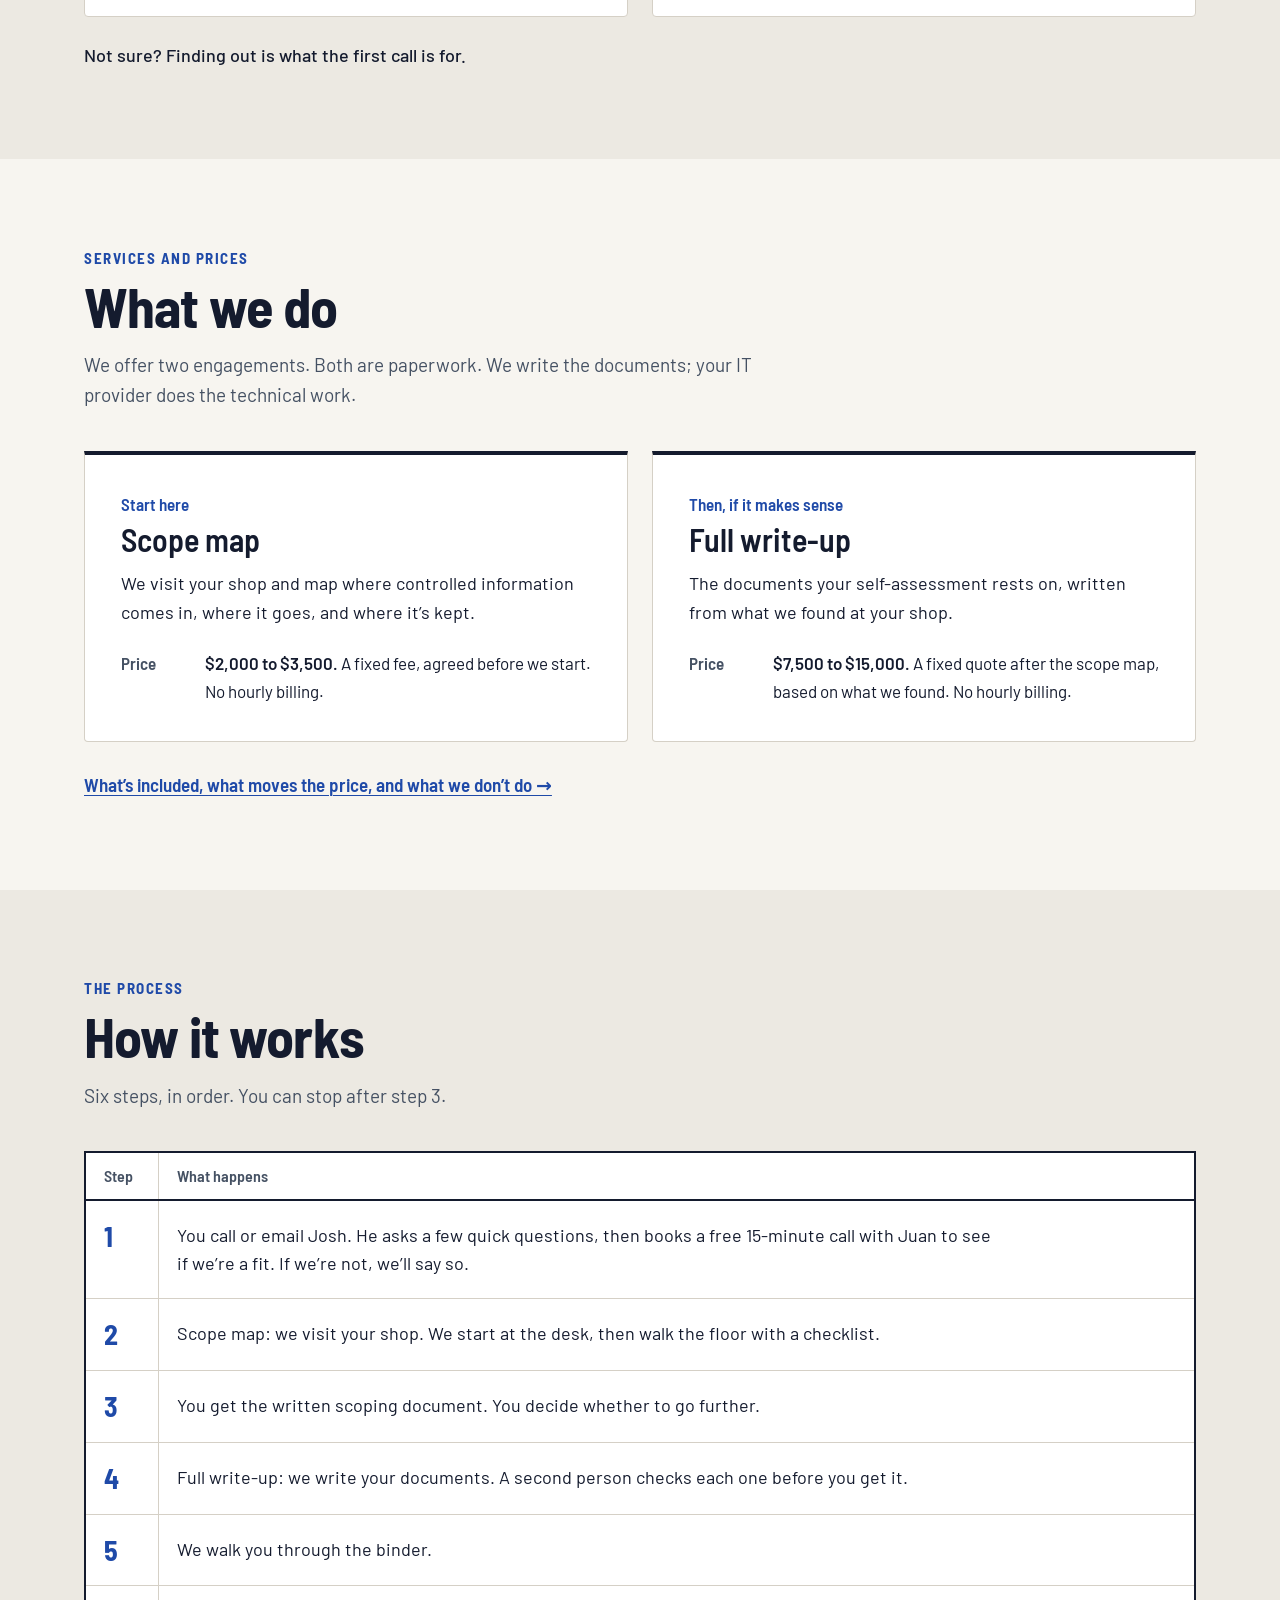
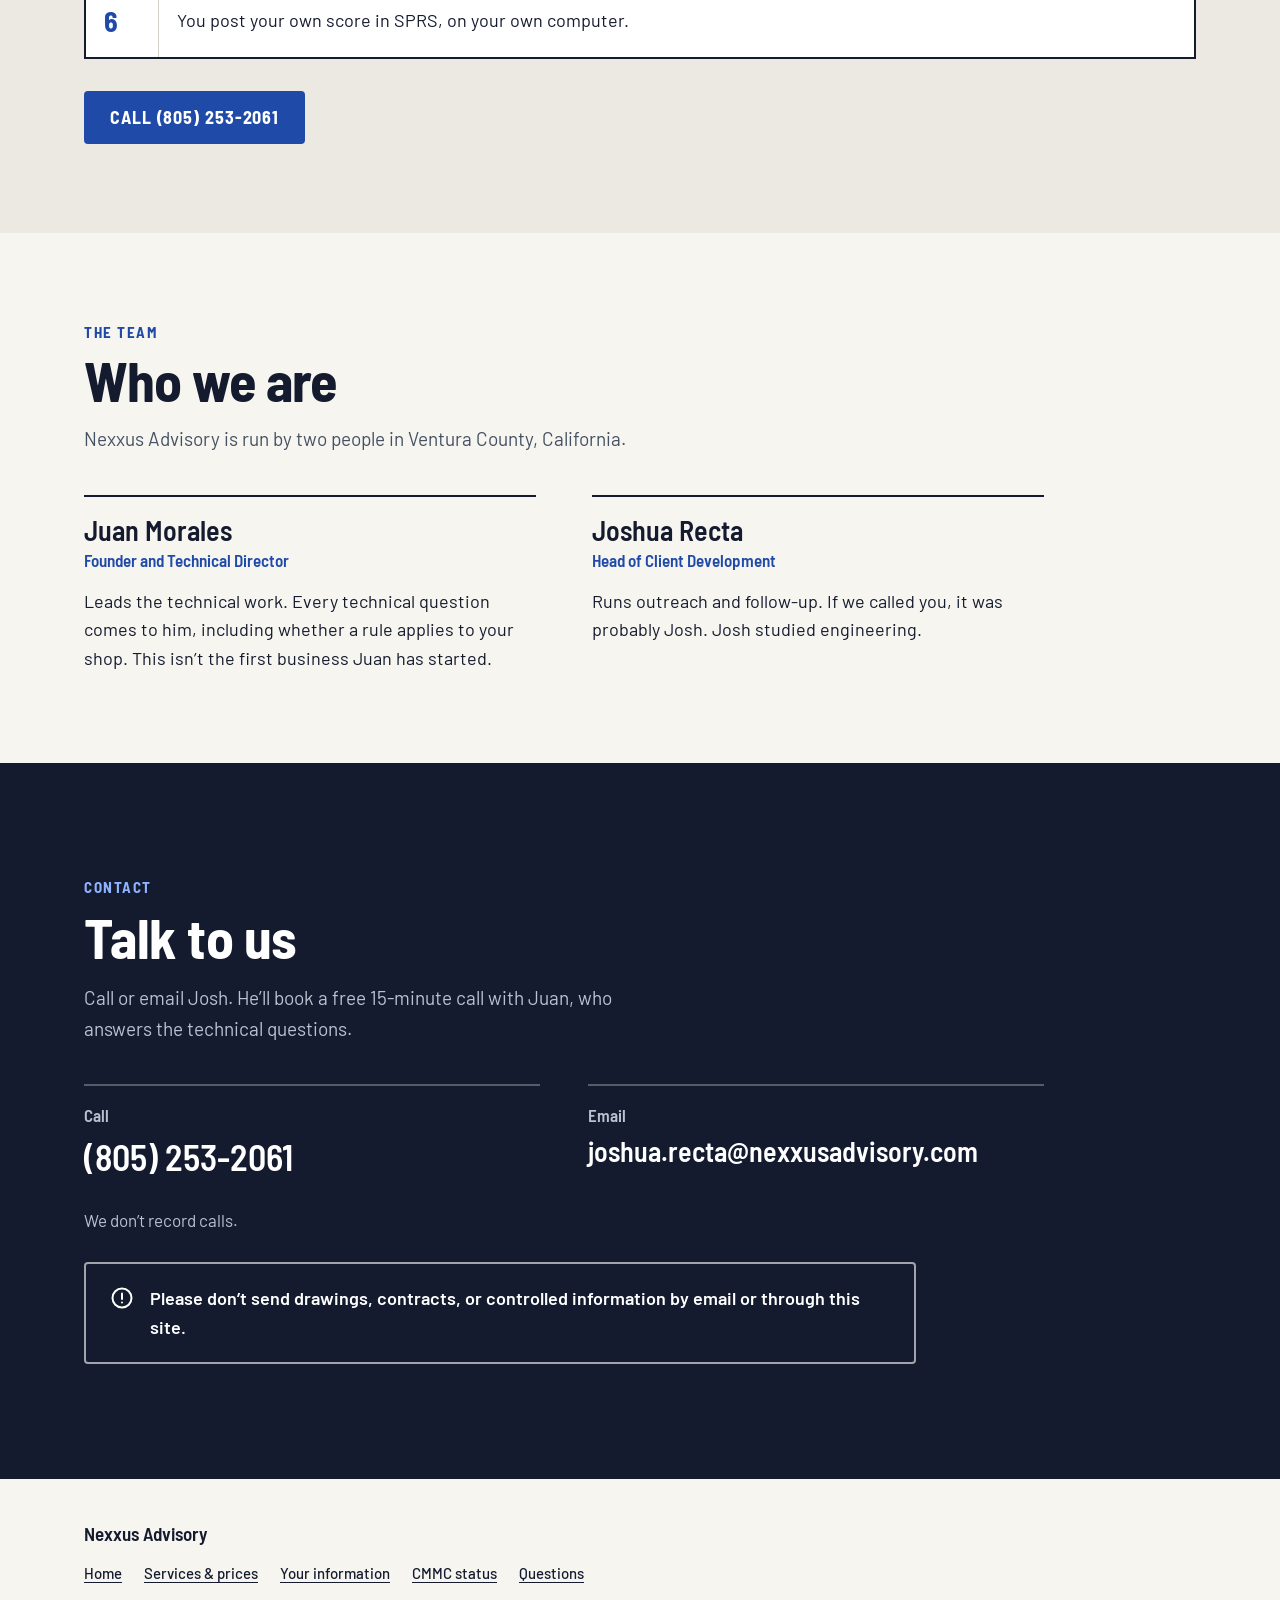
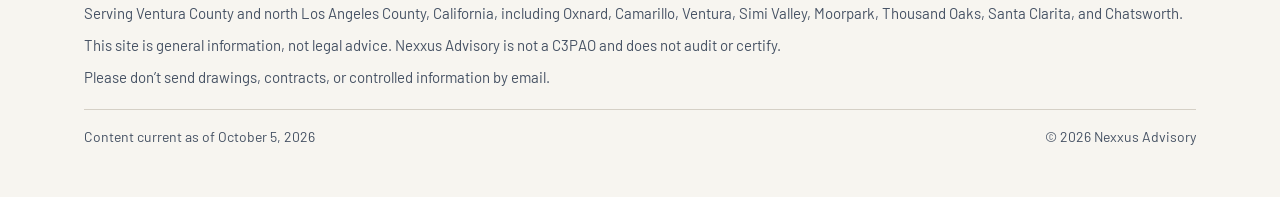
==== commit ff8290c5: "Split the site into five pages; add the four approved FAQ answers Pages: - /                   openi" ====
--- a/index.html
+++ b/index.html
@@ -17,11 +17,11 @@
 <meta property="og:image:height" content="630">
 <meta property="og:image:alt" content="Nexxus Advisory: The audit paused. The obligation didn’t.">
 <meta name="twitter:card" content="summary_large_image">
-<link rel="icon" type="image/svg+xml" href="favicon.svg">
-<link rel="preload" href="fonts/barlow-semi-condensed-latin-700-normal.woff2" as="font" type="font/woff2" crossorigin>
-<link rel="preload" href="fonts/barlow-latin-400-normal.woff2" as="font" type="font/woff2" crossorigin>
-<link rel="stylesheet" href="fonts.css">
-<link rel="stylesheet" href="styles.css">
+<link rel="icon" type="image/svg+xml" href="/favicon.svg">
+<link rel="preload" href="/fonts/barlow-semi-condensed-latin-700-normal.woff2" as="font" type="font/woff2" crossorigin>
+<link rel="preload" href="/fonts/barlow-latin-400-normal.woff2" as="font" type="font/woff2" crossorigin>
+<link rel="stylesheet" href="/fonts.css">
+<link rel="stylesheet" href="/styles.css">
 <script type="application/ld+json">
 {
   "@context": "https://schema.org",
@@ -136,7 +136,7 @@
 
 <header class="site-header">
   <div class="wrap">
-    <a class="brand" href="#top" aria-label="Nexxus Advisory, back to top">
+    <a class="brand" href="/" aria-label="Nexxus Advisory, home">
       <svg viewBox="0 0 200 240" aria-hidden="true" focusable="false">
         <g fill="#141B2E">
           <rect x="22" y="20" width="38" height="200"></rect>
@@ -155,16 +155,28 @@
       </svg>
       <span>Nexxus Advisory</span>
     </a>
-    <nav class="site-nav" aria-label="Sections">
+    <nav class="site-nav" aria-label="Pages">
       <ul>
-        <li><a href="#for-you">Is this for you?</a></li>
-        <li><a href="#services">What we do</a></li>
-        <li><a href="#process">How it works</a></li>
-        <li><a href="#questions">Questions</a></li>
+        <li><a href="/services/">Services &amp; prices</a></li>
+        <li><a href="/your-information/">Your information</a></li>
+        <li><a href="/cmmc-status/">CMMC status</a></li>
+        <li><a href="/questions/">Questions</a></li>
         <li><a href="#contact">Contact</a></li>
       </ul>
     </nav>
     <a class="btn btn-primary header-call" href="tel:+18052532061">Call (805) 253-2061</a>
+    <details class="menu">
+      <summary><svg viewBox="0 0 24 24" fill="none" stroke="currentColor" stroke-width="2" stroke-linecap="round" aria-hidden="true" focusable="false"><path class="menu-bars" d="M4 7h16M4 12h16M4 17h16"></path><path class="menu-x" d="M6 6l12 12M18 6L6 18"></path></svg><span>Menu</span></summary>
+      <nav class="menu-panel" aria-label="Menu">
+        <ul>
+        <li><a href="/" aria-current="page">Home</a></li>
+        <li><a href="/services/">Services &amp; prices</a></li>
+        <li><a href="/your-information/">Your information</a></li>
+        <li><a href="/cmmc-status/">CMMC status</a></li>
+        <li><a href="/questions/">Questions</a></li>
+        </ul>
+      </nav>
+    </details>
   </div>
 </header>
 
@@ -249,15 +261,15 @@
       <p class="hero-slogan"><span>The audit paused.</span> <span>The obligation didn’t.</span></p>
       <p class="lede">We write the paperwork behind your Cybersecurity Maturity Model Certification (CMMC) Level 2 self-assessment: your System Security Plan and the documents that go with it.</p>
       <p class="lede">We work with machine shops and precision manufacturers in Ventura County and north Los Angeles County, and we come to your shop.</p>
-      <p class="hero-status">Third-party CMMC certification is paused. The self-assessment you sign still applies. <a href="#status">See what’s still required below.</a></p>
+      <p class="hero-status">Third-party CMMC certification is paused. The self-assessment you sign still applies. <a href="/cmmc-status/">See what’s still required.</a></p>
       <div class="actions">
         <a class="btn btn-primary" href="tel:+18052532061">Call (805) 253-2061</a>
         <a class="text-link" href="mailto:joshua.recta@nexxusadvisory.com?subject=CMMC%20documentation">Or email us</a>
       </div>
       <ul class="facts" aria-label="At a glance">
-        <li><a href="#price"><svg class="ico ico-tag" viewBox="0 0 24 24" fill="none" stroke="currentColor" stroke-width="2" stroke-linecap="round" stroke-linejoin="round" aria-hidden="true" focusable="false"><path d="M3 12.5V4a1 1 0 0 1 1-1h8.5l9 9-9.5 9.5z"></path><circle cx="8" cy="8" r="1.6"></circle></svg><span>Fixed fees, published on this page</span></a></li>
+        <li><a href="#services"><svg class="ico ico-tag" viewBox="0 0 24 24" fill="none" stroke="currentColor" stroke-width="2" stroke-linecap="round" stroke-linejoin="round" aria-hidden="true" focusable="false"><path d="M3 12.5V4a1 1 0 0 1 1-1h8.5l9 9-9.5 9.5z"></path><circle cx="8" cy="8" r="1.6"></circle></svg><span>Fixed fees, published on this page</span></a></li>
         <li><a href="#process"><svg class="ico ico-pin" viewBox="0 0 24 24" fill="none" stroke="currentColor" stroke-width="2" stroke-linecap="round" stroke-linejoin="round" aria-hidden="true" focusable="false"><path d="M12 21.5s-7-6.3-7-11.8a7 7 0 0 1 14 0c0 5.5-7 11.8-7 11.8z"></path><circle cx="12" cy="9.7" r="2.6"></circle></svg><span>We come to your shop</span></a></li>
-        <li><a href="#handling"><svg class="ico ico-lock" viewBox="0 0 24 24" fill="none" stroke="currentColor" stroke-width="2" stroke-linecap="round" stroke-linejoin="round" aria-hidden="true" focusable="false"><rect x="4.5" y="10.5" width="15" height="11" rx="2"></rect><path class="shackle" d="M8 10.5V7a4 4 0 0 1 8 0v3.5"></path></svg><span>We never take custody of your controlled information</span></a></li>
+        <li><a href="/your-information/"><svg class="ico ico-lock" viewBox="0 0 24 24" fill="none" stroke="currentColor" stroke-width="2" stroke-linecap="round" stroke-linejoin="round" aria-hidden="true" focusable="false"><rect x="4.5" y="10.5" width="15" height="11" rx="2"></rect><path class="shackle" d="M8 10.5V7a4 4 0 0 1 8 0v3.5"></path></svg><span>We never take custody of your controlled information</span></a></li>
         <li><a href="#process"><svg class="ico ico-check" viewBox="0 0 24 24" fill="none" stroke="currentColor" stroke-width="2" stroke-linecap="round" stroke-linejoin="round" aria-hidden="true" focusable="false"><path class="check-1" pathLength="1" d="M1.5 13l4.5 4.5L14.5 8"></path><path class="check-2" pathLength="1" d="M10 16l1.5 1.5L22 7"></path></svg><span>A second person checks every document</span></a></li>
       </ul>
     </div>
@@ -293,369 +305,38 @@
     </div>
   </section>
 
-  <section class="section" id="status" aria-labelledby="status-title">
-    <div class="wrap">
-      <div class="section-head">
-        <p class="eyebrow">CMMC status</p>
-        <h2 id="status-title">What’s still required right now</h2>
-        <p class="date-line">Status as of <time datetime="2026-10-05">October 5, 2026</time></p>
-      </div>
-      <div class="status-grid">
-        <div class="notice">
-          <div class="notice-row">
-            <h3 class="notice-key">What paused</h3>
-            <div class="notice-val">
-              <ul>
-                <li>Level 2 certification by third-party assessors (C3PAOs)</li>
-                <li>Level 3 certification by the government’s own assessors (DIBCAC)</li>
-              </ul>
-              <p>Paused July 13, 2026, while the program is reviewed.</p>
-            </div>
-          </div>
-          <div class="notice-row">
-            <h3 class="notice-key">What still applies</h3>
-            <div class="notice-val">
-              <ul class="applies">
-                <li>Level 1 and Level 2 self-assessments, with a yearly affirmation (since November 10, 2025)</li>
-                <li>Safeguarding and 72-hour incident reporting (DFARS 252.204-7012)</li>
-                <li>NIST SP 800-171 Revision 2 as the standard</li>
-                <li>Requirements your prime flows down to you</li>
-                <li>Federal enforcement</li>
-              </ul>
-            </div>
-          </div>
-          <div class="notice-row">
-            <h3 class="notice-key">What could change this</h3>
-            <div class="notice-val">
-              <p>When the rules change, we update this section and the date above.</p>
-            </div>
-          </div>
-        </div>
-
-        <div class="matters">
-          <h3>Why the paperwork matters</h3>
-          <p>Here is what stands behind the score you post.</p>
-          <div class="matters-list">
-            <div class="matters-item">
-              <h4>What counts and what doesn’t</h4>
-              <p>Without a System Security Plan, the DoD Assessment Methodology says an assessment can’t be completed. And a plan of action earns no points: a requirement that isn’t in place is scored as not in place, whether or not there’s a plan to fix it.</p>
-            </div>
-            <div class="matters-item">
-              <h4>What the government has enforced</h4>
-              <p>Recent federal settlements with defense contractors and a university turned on inaccurate cybersecurity statements, not on breaches. Getting hacked wasn’t the trigger. Saying something inaccurate was.</p>
-            </div>
-          </div>
-        </div>
-      </div>
-    </div>
-  </section>
-
-  <section class="section section-alt" id="services" aria-labelledby="services-title">
+  <section class="section" id="services" aria-labelledby="services-title">
     <div class="wrap">
       <div class="section-head">
         <p class="eyebrow">Services and prices</p>
         <h2 id="services-title">What we do</h2>
         <p>We offer two engagements. Both are paperwork. We write the documents; your IT provider does the technical work.</p>
-      </div>
-      <div class="roles" role="group" aria-label="Who does what">
-        <div class="role">
-          <p class="role-who">You</p>
-          <h3>Decide and sign</h3>
-          <ul>
-            <li>Decide whether to go further after the scope map</li>
-            <li>Sign your self-assessment</li>
-          </ul>
-        </div>
-        <div class="hand hand-left"><svg viewBox="0 0 56 16" aria-hidden="true" focusable="false"><path d="M2 8H50" stroke="currentColor" stroke-width="2"></path><path d="M44 2L52 8L44 14" fill="none" stroke="currentColor" stroke-width="2"></path></svg><span>Documents, and a walkthrough of the binder</span></div>
-        <div class="role role-us">
-          <p class="role-who">Nexxus</p>
-          <h3>Write the documents</h3>
-          <ul>
-            <li>Scope map</li>
-            <li>Full write-up: <a href="#write-up">what’s in it</a></li>
-          </ul>
-          <p class="role-note">A second person checks each one before you get it.</p>
-        </div>
-        <div class="hand"><svg viewBox="0 0 56 16" aria-hidden="true" focusable="false"><path d="M2 8H50" stroke="currentColor" stroke-width="2"></path><path d="M44 2L52 8L44 14" fill="none" stroke="currentColor" stroke-width="2"></path></svg><span>The plan of action: their list of what’s left to do</span></div>
-        <div class="role">
-          <p class="role-who">Your IT provider</p>
-          <h3>Do the technical work</h3>
-          <ul>
-            <li>Install, set up, and run your systems</li>
-            <li>Work through the plan of action’s list</li>
-          </ul>
-        </div>
       </div>
       <div class="services">
         <article class="service">
           <p class="service-when">Start here</p>
           <h3>Scope map</h3>
           <p class="service-what">We visit your shop and map where controlled information comes in, where it goes, and where it’s kept.</p>
-          <p class="service-get">What you get</p>
-          <p>A written scoping document you keep. It names the people, computers, and places inside your boundary, and the places where scope quietly grows. <a href="#scope-growers">See six common ones on the example map.</a></p>
           <dl class="service-terms">
             <dt>Price</dt>
             <dd><strong>$2,000 to $3,500.</strong> A fixed fee, agreed before we start. No hourly billing.</dd>
-            <dt>Time</dt>
-            <dd>The site visit takes two to four hours. We give you a date for the written document when we schedule.</dd>
           </dl>
         </article>
-        <article class="service" id="write-up">
+        <article class="service">
           <p class="service-when">Then, if it makes sense</p>
           <h3>Full write-up</h3>
           <p class="service-what">The documents your self-assessment rests on, written from what we found at your shop.</p>
-          <p class="service-get">What you get</p>
-          <ul>
-            <li>Your System Security Plan (SSP), written by us</li>
-            <li>A score worksheet</li>
-            <li>A plan of action and milestones (POA&amp;M) for the gaps that remain</li>
-            <li>Supporting policies</li>
-            <li>An evidence binder, organized so you can find things when asked</li>
-          </ul>
           <dl class="service-terms">
             <dt>Price</dt>
             <dd><strong>$7,500 to $15,000.</strong> A fixed quote after the scope map, based on what we found. No hourly billing.</dd>
-            <dt>Time</dt>
-            <dd>We agree on a schedule with you before we start.</dd>
           </dl>
         </article>
       </div>
-      <div class="moves" id="price">
-        <h3>What moves the price</h3>
-        <p>The scope map sets the boundary. After it, you get a fixed quote for the full write-up based on what we found.</p>
-        <div class="moves-cols">
-          <div>
-            <p class="moves-key">It goes up with</p>
-            <ul>
-              <li>how many computers and systems touch controlled information: CAM stations, file servers, cloud accounts</li>
-              <li>how many people handle drawings</li>
-              <li>how many buildings or locations are involved</li>
-              <li>how many ways drawings come in and go out, including outside processors</li>
-              <li>older equipment that has to be documented as an exception</li>
-              <li>how many outside services hold your files: your IT provider, cloud email, your ERP</li>
-            </ul>
-          </div>
-          <div>
-            <p class="moves-key">It comes down with</p>
-            <ul>
-              <li>documentation you already have to build on</li>
-              <li>defense work kept on separate computers</li>
-            </ul>
-            <p class="moves-key">It doesn’t depend on</p>
-            <ul>
-              <li>your revenue</li>
-              <li>your score</li>
-              <li>people who never handle drawings</li>
-            </ul>
-          </div>
-        </div>
-      </div>
-      <div class="paying" id="paying-for">
-        <h3>What you’re paying for</h3>
-        <ul class="paying-list">
-          <li><strong>Documents only.</strong> We don’t sell IT services, software, hardware, or licenses.</li>
-          <li><strong>Keep your IT provider.</strong> You don’t need to switch providers or cloud systems to work with us.</li>
-          <li><strong>Know before you commit.</strong> The scope map comes first, and you can stop there.</li>
-          <li><strong>A smaller scope costs less to protect.</strong> Every computer and person kept out of scope is one less thing to secure and document.</li>
-        </ul>
-      </div>
-      <p class="terms-note">We’re paid for the documents. Our fee never depends on your score or any result.</p>
-      <div class="actions">
-        <a class="btn btn-primary" href="tel:+18052532061">Call (805) 253-2061</a>
-      </div>
-    </div>
-  </section>
-
-  <section class="section section-dark" id="limits" aria-labelledby="limits-title">
-    <div class="wrap">
-      <div class="section-head">
-        <p class="eyebrow">Our limits</p>
-        <h2 id="limits-title">What we don’t do</h2>
-        <p>These limits are on purpose.</p>
-      </div>
-      <ul class="limits">
-        <li><svg viewBox="0 0 24 24" fill="none" stroke="currentColor" stroke-width="2.5" stroke-linecap="round" aria-hidden="true" focusable="false"><path d="M6 6l12 12M18 6L6 18"></path></svg><span>We don’t audit you.</span></li>
-        <li><svg viewBox="0 0 24 24" fill="none" stroke="currentColor" stroke-width="2.5" stroke-linecap="round" aria-hidden="true" focusable="false"><path d="M6 6l12 12M18 6L6 18"></path></svg><span>We don’t certify you. We’re not a C3PAO.</span></li>
-        <li><svg viewBox="0 0 24 24" fill="none" stroke="currentColor" stroke-width="2.5" stroke-linecap="round" aria-hidden="true" focusable="false"><path d="M6 6l12 12M18 6L6 18"></path></svg><span>We don’t install, set up, or run your systems.</span></li>
-        <li><svg viewBox="0 0 24 24" fill="none" stroke="currentColor" stroke-width="2.5" stroke-linecap="round" aria-hidden="true" focusable="false"><path d="M6 6l12 12M18 6L6 18"></path></svg><span>We don’t give legal opinions.</span></li>
-        <li><svg viewBox="0 0 24 24" fill="none" stroke="currentColor" stroke-width="2.5" stroke-linecap="round" aria-hidden="true" focusable="false"><path d="M6 6l12 12M18 6L6 18"></path></svg><span>We don’t log in to SPRS or the Procurement Integrated Enterprise Environment (PIEE) for you. You post your own score, on your own computer.</span></li>
-        <li><svg viewBox="0 0 24 24" fill="none" stroke="currentColor" stroke-width="2.5" stroke-linecap="round" aria-hidden="true" focusable="false"><path d="M6 6l12 12M18 6L6 18"></path></svg><span>We don’t predict or promise a score, a result, or a certification.</span></li>
-      </ul>
-    </div>
-  </section>
-
-  <section class="section section-alt" id="handling" aria-labelledby="handling-title">
-    <div class="wrap">
-      <div class="section-head">
-        <p class="eyebrow">Your information</p>
-        <h2 id="handling-title">How your information is handled</h2>
-      </div>
-      <ul class="handling">
-        <li>We never take custody of controlled unclassified information (CUI). Not by email, not on a drive, not even to look at.</li>
-        <li>If your work falls under ITAR, tell us on the first call.</li>
-        <li>We look at where information goes, not at the information itself. We walk your office and floor with a checklist and ask who receives drawings, where files are saved, and what gets emailed. We don’t open, copy, or take drawings or files.</li>
-        <li>Your IT provider keeps the technical work: installing, setting up, and running your systems.</li>
-      </ul>
-      <figure class="figure flow-map" id="scope-growers">
-        <svg class="dg dg-wide" viewBox="0 0 1040 640" role="img" aria-labelledby="flow-title flow-desc">
-        <title id="flow-title">Where controlled information goes in an example shop</title>
-        <desc id="flow-desc">Drawings come in from the prime by email to the office, are saved on the file server, go to the CAM programming PC, then to the machines on the floor and the quality room. First article and CMM reports go back to the prime. Six places where scope quietly grows are marked: email that forwards automatically, the estimator quoting off the same drawings, a programmer's personal laptop, the reports going back to the prime, a second building, and outside processors such as plating or heat treat that receive your drawings. Nexxus sits outside the shop: we look at where information goes, not at the information itself.</desc>
-        <defs>
-        <marker id="ah-ink" viewBox="0 0 10 10" refX="9" refY="5" markerWidth="7" markerHeight="7" orient="auto-start-reverse"><path d="M0 0L10 5L0 10z" class="ah-ink"/></marker>
-        <marker id="ah-hold" viewBox="0 0 10 10" refX="9" refY="5" markerWidth="7" markerHeight="7" orient="auto-start-reverse"><path d="M0 0L10 5L0 10z" class="ah-hold"/></marker>
-        </defs>
-        <rect class="boundary" x="230" y="60" width="560" height="480" rx="8"/>
-        <text class="t-caps" x="252" y="92" text-anchor="start">YOUR SHOP</text>
-        <text class="t-small" x="252" y="112" text-anchor="start">the boundary the scope map draws</text>
-        <rect class="node-out" x="20" y="230" width="160" height="80" rx="4"/>
-        <text class="t-strong" x="100.0" y="267.0" text-anchor="middle">Your prime</text>
-        <text class="t-small" x="100.0" y="286.0" text-anchor="middle">sends the drawings</text>
-        <rect class="node" x="260" y="140" width="170" height="70" rx="4"/>
-        <text class="t-strong" x="345.0" y="172.0" text-anchor="middle">Office</text>
-        <text class="t-small" x="345.0" y="191.0" text-anchor="middle">email, quotes</text>
-        <rect class="node" x="260" y="300" width="170" height="70" rx="4"/>
-        <text class="t-strong" x="345.0" y="332.0" text-anchor="middle">File server</text>
-        <text class="t-small" x="345.0" y="351.0" text-anchor="middle">where files are saved</text>
-        <rect class="node" x="480" y="300" width="170" height="70" rx="4"/>
-        <text class="t-strong" x="565.0" y="332.0" text-anchor="middle">CAM PC</text>
-        <text class="t-small" x="565.0" y="351.0" text-anchor="middle">programs the machines</text>
-        <rect class="node" x="480" y="440" width="170" height="70" rx="4"/>
-        <text class="t-strong" x="565.0" y="472.0" text-anchor="middle">Shop floor</text>
-        <text class="t-small" x="565.0" y="491.0" text-anchor="middle">the machines</text>
-        <rect class="node" x="260" y="440" width="170" height="70" rx="4"/>
-        <text class="t-strong" x="345.0" y="472.0" text-anchor="middle">Quality room</text>
-        <text class="t-small" x="345.0" y="491.0" text-anchor="middle">CMM, first articles</text>
-        <path class="flow" d="M180 262 C 215 262, 222 178, 256 176" marker-end="url(#ah-ink)"/>
-        <text class="t-small" x="100" y="212" text-anchor="middle">drawings come in by email</text>
-        <path class="flow" d="M345 210 L345 296" marker-end="url(#ah-ink)"/>
-        <text class="t-small" x="352" y="258" text-anchor="start">saved</text>
-        <path class="flow" d="M430 335 L476 335" marker-end="url(#ah-ink)"/>
-        <path class="flow" d="M565 370 L565 436" marker-end="url(#ah-ink)"/>
-        <text class="t-small" x="572" y="408" text-anchor="start">programs</text>
-        <path class="flow" d="M480 475 L434 475" marker-end="url(#ah-ink)"/>
-        <text class="t-small" x="457" y="466" text-anchor="middle">parts</text>
-        <path class="flow" d="M260 475 L100 475 L100 314" marker-end="url(#ah-ink)"/>
-        <circle class="badge" cx="200" cy="475" r="12"/><text class="badge-t" x="200" y="479.5" text-anchor="middle">4</text>
-        <text class="t-small" x="30" y="500" text-anchor="start">FAIR and CMM reports</text>
-        <text class="t-small" x="30" y="518" text-anchor="start">go back to the prime</text>
-        <path class="grow-line" d="M300 140 L300 120 L200 120" marker-end="url(#ah-hold)"/>
-        <rect class="grow" x="20" y="80" width="180" height="70" rx="4"/>
-        <text class="t-strong" x="110.0" y="112.0" text-anchor="middle">Forwarded email</text>
-        <text class="t-small" x="110.0" y="131.0" text-anchor="middle">forwards automatically</text>
-        <circle class="badge" cx="20" cy="80" r="12"/><text class="badge-t" x="20" y="84.5" text-anchor="middle">2</text>
-        <path class="grow-line" d="M430 175 L476 175"/>
-        <rect class="grow" x="480" y="140" width="170" height="70" rx="4"/>
-        <text class="t-strong" x="565.0" y="172.0" text-anchor="middle">Estimator</text>
-        <text class="t-small" x="565.0" y="191.0" text-anchor="middle">quotes off the drawings</text>
-        <circle class="badge" cx="480" cy="140" r="12"/><text class="badge-t" x="480" y="144.5" text-anchor="middle">3</text>
-        <path class="grow-line" d="M650 335 L826 335" marker-end="url(#ah-hold)"/>
-        <rect class="grow" x="830" y="300" width="190" height="70" rx="4"/>
-        <text class="t-strong" x="925.0" y="332.0" text-anchor="middle">Personal laptop</text>
-        <text class="t-small" x="925.0" y="351.0" text-anchor="middle">the programmer's own</text>
-        <circle class="badge" cx="830" cy="300" r="12"/><text class="badge-t" x="830" y="304.5" text-anchor="middle">1</text>
-        <path class="grow-line" d="M650 475 L826 475" marker-end="url(#ah-hold)"/>
-        <rect class="grow" x="830" y="440" width="190" height="70" rx="4"/>
-        <text class="t-strong" x="925.0" y="472.0" text-anchor="middle">Second building</text>
-        <text class="t-small" x="925.0" y="491.0" text-anchor="middle">if you have one</text>
-        <circle class="badge" cx="830" cy="440" r="12"/><text class="badge-t" x="830" y="444.5" text-anchor="middle">5</text>
-        <path class="grow-line" d="M650 498 L740 498 L740 585 L826 585" marker-end="url(#ah-hold)"/>
-        <rect class="grow" x="830" y="550" width="190" height="70" rx="4"/>
-        <text class="t-strong" x="925.0" y="582.0" text-anchor="middle">Outside processors</text>
-        <text class="t-small" x="925.0" y="601.0" text-anchor="middle">plating, heat treat</text>
-        <circle class="badge" cx="830" cy="550" r="12"/><text class="badge-t" x="830" y="554.5" text-anchor="middle">6</text>
-        <rect class="us" x="830" y="60" width="190" height="150" rx="4"/>
-        <text class="t-strong" x="925" y="92" text-anchor="middle">Nexxus</text>
-        <text class="t-small" x="925" y="118" text-anchor="middle">We look at where</text>
-        <text class="t-small" x="925" y="136" text-anchor="middle">information goes,</text>
-        <text class="t-small" x="925" y="154" text-anchor="middle">not at the</text>
-        <text class="t-small" x="925" y="172" text-anchor="middle">information itself.</text>
-        <path class="us-line" d="M830 135 L792 135"/>
-        </svg>
-        <svg class="dg dg-tall" viewBox="0 0 360 1010" role="img" aria-labelledby="flow-title-m flow-desc-m">
-        <title id="flow-title-m">Where controlled information goes in an example shop</title>
-        <desc id="flow-desc-m">Same diagram, arranged top to bottom for small screens.</desc>
-        <defs>
-        <marker id="ahm-ink" viewBox="0 0 10 10" refX="9" refY="5" markerWidth="7" markerHeight="7" orient="auto-start-reverse"><path d="M0 0L10 5L0 10z" class="ahm-ink"/></marker>
-        <marker id="ahm-hold" viewBox="0 0 10 10" refX="9" refY="5" markerWidth="7" markerHeight="7" orient="auto-start-reverse"><path d="M0 0L10 5L0 10z" class="ahm-hold"/></marker>
-        </defs>
-        <rect class="node-out" x="16" y="10" width="165" height="58" rx="4"/>
-        <text class="t-strong" x="98.5" y="36.0" text-anchor="middle">Your prime</text>
-        <text class="t-small" x="98.5" y="55.0" text-anchor="middle">sends the drawings</text>
-        <rect class="boundary" x="8" y="112" width="344" height="682" rx="8"/>
-        <text class="t-caps" x="340" y="140" text-anchor="end">YOUR SHOP</text>
-        <text class="t-small" x="340" y="158" text-anchor="end">the boundary the scope map draws</text>
-        <rect class="node" x="16" y="190" width="165" height="62" rx="4"/>
-        <text class="t-strong" x="98.5" y="218.0" text-anchor="middle">Office</text>
-        <text class="t-small" x="98.5" y="237.0" text-anchor="middle">email, quotes</text>
-        <rect class="node" x="16" y="310" width="165" height="62" rx="4"/>
-        <text class="t-strong" x="98.5" y="338.0" text-anchor="middle">File server</text>
-        <text class="t-small" x="98.5" y="357.0" text-anchor="middle">where files are saved</text>
-        <rect class="node" x="16" y="430" width="165" height="62" rx="4"/>
-        <text class="t-strong" x="98.5" y="458.0" text-anchor="middle">CAM PC</text>
-        <text class="t-small" x="98.5" y="477.0" text-anchor="middle">programs the machines</text>
-        <rect class="node" x="16" y="550" width="165" height="62" rx="4"/>
-        <text class="t-strong" x="98.5" y="578.0" text-anchor="middle">Shop floor</text>
-        <text class="t-small" x="98.5" y="597.0" text-anchor="middle">the machines</text>
-        <rect class="node" x="16" y="670" width="165" height="62" rx="4"/>
-        <text class="t-strong" x="98.5" y="698.0" text-anchor="middle">Quality room</text>
-        <text class="t-small" x="98.5" y="717.0" text-anchor="middle">CMM, first articles</text>
-        <rect class="node-out" x="95" y="850" width="170" height="58" rx="4"/>
-        <text class="t-strong" x="180.0" y="876.0" text-anchor="middle">Your prime</text>
-        <text class="t-small" x="180.0" y="895.0" text-anchor="middle">gets reports back</text>
-        <path class="flow" d="M98 68 L98 186" marker-end="url(#ahm-ink)"/>
-        <text class="t-small" x="110" y="96" text-anchor="start">drawings come in by email</text>
-        <path class="flow" d="M98 252 L98 306" marker-end="url(#ahm-ink)"/>
-        <path class="flow" d="M98 372 L98 426" marker-end="url(#ahm-ink)"/>
-        <path class="flow" d="M98 492 L98 546" marker-end="url(#ahm-ink)"/>
-        <path class="flow" d="M98 612 L98 666" marker-end="url(#ahm-ink)"/>
-        <path class="flow" d="M98 732 L98 818 L180 818 L180 846" marker-end="url(#ahm-ink)"/>
-        <circle class="badge" cx="138" cy="818" r="12"/><text class="badge-t" x="138" y="822.5" text-anchor="middle">4</text>
-        <text class="t-small" x="192" y="840" text-anchor="start">FAIR and CMM reports</text>
-        <path class="grow-line" d="M181 221 L198 221"/>
-        <rect class="grow" x="200" y="190" width="146" height="62" rx="4"/>
-        <text class="t-strong" x="273.0" y="218.0" text-anchor="middle">Estimator</text>
-        <text class="t-small" x="273.0" y="237.0" text-anchor="middle">quotes off drawings</text>
-        <circle class="badge" cx="200" cy="190" r="12"/><text class="badge-t" x="200" y="194.5" text-anchor="middle">3</text>
-        <path class="grow-line" d="M181 235 L190 235 L190 300 L198 300"/>
-        <rect class="grow" x="200" y="280" width="146" height="62" rx="4"/>
-        <text class="t-strong" x="273.0" y="308.0" text-anchor="middle">Forwarded email</text>
-        <text class="t-small" x="273.0" y="327.0" text-anchor="middle">forwards automatically</text>
-        <circle class="badge" cx="200" cy="280" r="12"/><text class="badge-t" x="200" y="284.5" text-anchor="middle">2</text>
-        <path class="grow-line" d="M181 461 L198 461"/>
-        <rect class="grow" x="200" y="430" width="146" height="62" rx="4"/>
-        <text class="t-strong" x="273.0" y="458.0" text-anchor="middle">Personal laptop</text>
-        <text class="t-small" x="273.0" y="477.0" text-anchor="middle">the programmer's own</text>
-        <circle class="badge" cx="200" cy="430" r="12"/><text class="badge-t" x="200" y="434.5" text-anchor="middle">1</text>
-        <path class="grow-line" d="M181 581 L198 581"/>
-        <rect class="grow" x="200" y="550" width="146" height="62" rx="4"/>
-        <text class="t-strong" x="273.0" y="578.0" text-anchor="middle">Second building</text>
-        <text class="t-small" x="273.0" y="597.0" text-anchor="middle">if you have one</text>
-        <circle class="badge" cx="200" cy="550" r="12"/><text class="badge-t" x="200" y="554.5" text-anchor="middle">5</text>
-        <path class="grow-line" d="M181 598 L190 598 L190 701 L198 701"/>
-        <rect class="grow" x="200" y="670" width="146" height="62" rx="4"/>
-        <text class="t-strong" x="273.0" y="698.0" text-anchor="middle">Processors</text>
-        <text class="t-small" x="273.0" y="717.0" text-anchor="middle">plating, heat treat</text>
-        <circle class="badge" cx="200" cy="670" r="12"/><text class="badge-t" x="200" y="674.5" text-anchor="middle">6</text>
-        <rect class="us" x="16" y="928" width="328" height="74" rx="4"/>
-        <text class="t-strong" x="180" y="955" text-anchor="middle">Nexxus</text>
-        <text class="t-small" x="180" y="978" text-anchor="middle">We look at where information goes,</text>
-        <text class="t-small" x="180" y="995" text-anchor="middle">not at the information itself.</text>
-        </svg>
-        <figcaption>An example shop. Every shop is different; the site visit maps yours. Orange marks the places where scope quietly grows:</figcaption>
-        <ol class="legend" role="list">
-          <li><span class="n" aria-hidden="true">1</span>a programmer’s personal laptop</li>
-          <li><span class="n" aria-hidden="true">2</span>email that forwards automatically</li>
-          <li><span class="n" aria-hidden="true">3</span>the estimator quoting off the same drawings</li>
-          <li><span class="n" aria-hidden="true">4</span>first article inspection reports (FAIRs) and coordinate measuring machine (CMM) reports going back to the prime</li>
-          <li><span class="n" aria-hidden="true">5</span>a second building</li>
-          <li><span class="n" aria-hidden="true">6</span>outside processors, like plating or heat treat, that receive your drawings</li>
-        </ol>
-      </figure>
-      <p class="warning"><svg viewBox="0 0 24 24" fill="none" stroke="currentColor" stroke-width="2" stroke-linecap="round" stroke-linejoin="round" aria-hidden="true" focusable="false"><circle cx="12" cy="12" r="9.5"></circle><path d="M12 7.5v5.5"></path><path d="M12 16.5v.01"></path></svg><span>Please don’t send us drawings, contracts, or controlled information, by email or through this site. We don’t need them.</span></p>
-    </div>
-  </section>
-
-  <section class="section" id="process" aria-labelledby="process-title">
+      <p class="more-link"><a href="/services/">What’s included, what moves the price, and what we don’t do</a></p>
+    </div>
+  </section>
+
+  <section class="section section-alt" id="process" aria-labelledby="process-title">
     <div class="wrap">
       <div class="section-head">
         <p class="eyebrow">The process</p>
@@ -682,7 +363,7 @@
     </div>
   </section>
 
-  <section class="section section-alt" id="about" aria-labelledby="about-title">
+  <section class="section" id="about" aria-labelledby="about-title">
     <div class="wrap">
       <div class="section-head">
         <p class="eyebrow">The team</p>
@@ -700,105 +381,6 @@
           <p class="person-role">Head of Client Development</p>
           <p>Runs outreach and follow-up. If we called you, it was probably Josh. Josh studied engineering.</p>
         </div>
-      </div>
-    </div>
-  </section>
-
-  <section class="section" id="questions" aria-labelledby="questions-title">
-    <div class="wrap">
-      <div class="section-head">
-        <p class="eyebrow">FAQ</p>
-        <h2 id="questions-title">Common questions</h2>
-      </div>
-      <div class="faq">
-        <details open>
-          <summary>Is CMMC cancelled?</summary>
-          <div class="faq-answer"><p>No. See <a href="#status">“What’s still required right now”</a> above.</p></div>
-        </details>
-        <details>
-          <summary>Can you promise us a score or a certification?</summary>
-          <div class="faq-answer"><p>No. We don’t predict results, and we don’t certify anyone. Our fee never depends on your score.</p></div>
-        </details>
-        <details>
-          <summary>I already posted a score. Is that a problem?</summary>
-          <div class="faq-answer"><p>Not necessarily. If you’re not sure your posted score matches your documents, it’s worth checking. We’ll show you the posted score next to what your documents support. If they don’t match, we’ll suggest you talk with your attorney.</p></div>
-        </details>
-        <details>
-          <summary>My machines are old. Does that sink me?</summary>
-          <div class="faq-answer"><p>No. Equipment that can’t meet a requirement, like an older machine controller, can be documented as an enduring exception: isolated, and described in your System Security Plan with its mitigations. Age alone isn’t a barrier.</p></div>
-        </details>
-        <details>
-          <summary>We only handle FCI, not CUI. Do we need you?</summary>
-          <div class="faq-answer"><p>Probably not. Our work is built around Level 2. One thing worth knowing either way: at Level 1, a plan of action isn’t allowed at any time. All 15 requirements need to be met before the yearly affirmation is signed.</p></div>
-        </details>
-        <details>
-          <summary>Will you see our drawings?</summary>
-          <div class="faq-answer"><p>No. We look at where information goes, not at the information itself. We don’t open, copy, or take drawings or files.</p></div>
-        </details>
-        <details>
-          <summary>What does our IT provider still do?</summary>
-          <div class="faq-answer"><p>All the technical work: installing, setting up, and running your systems. The plan of action we write gives them a list of what’s left to do.</p></div>
-        </details>
-        <details>
-          <summary>What does it cost, and how long does it take?</summary>
-          <div class="faq-answer"><p>The 15-minute call with Juan is free. The scope map is $2,000 to $3,500, and the full write-up is $7,500 to $15,000. Both are fixed fees; <a href="#price">here’s what moves the price</a>. The site visit takes two to four hours, and we agree on a schedule for the rest before we start.</p></div>
-        </details>
-      </div>
-    </div>
-  </section>
-
-  <section class="section section-alt" id="terms" aria-labelledby="terms-title">
-    <div class="wrap">
-      <div class="section-head">
-        <p class="eyebrow">Glossary</p>
-        <h2 id="terms-title">Terms on this page</h2>
-        <p>The terms you’ll see in CMMC paperwork, in plain words.</p>
-      </div>
-      <div class="glossary">
-        <details>
-          <summary><span class="g-name"><span class="g-term">CMMC</span> <span class="g-full">Cybersecurity Maturity Model Certification</span></span></summary>
-          <p>The Defense Department program that checks whether contractors and subcontractors have put required cybersecurity requirements in place. <a href="https://www.ecfr.gov/current/title-32/subtitle-A/chapter-I/subchapter-G/part-170/subpart-A/section-170.1">32 CFR 170.1</a></p>
-        </details>
-        <details>
-          <summary><span class="g-name"><span class="g-term">CUI</span> <span class="g-full">Controlled Unclassified Information</span></span></summary>
-          <p>Information the government creates or has, or that someone creates or has for the government, that must be handled with safeguarding or sharing controls. It isn’t classified. <a href="https://www.ecfr.gov/current/title-32/subtitle-B/chapter-XX/part-2002/subpart-A/section-2002.4">32 CFR 2002.4(h)</a></p>
-        </details>
-        <details>
-          <summary><span class="g-name"><span class="g-term">FCI</span> <span class="g-full">Federal Contract Information</span></span></summary>
-          <p>Information made for or given by the government under a contract, not meant for the public. It doesn’t include public information or simple payment details. <a href="https://www.ecfr.gov/current/title-48/chapter-1/subchapter-A/part-4/subpart-4.19/section-4.1901">48 CFR 4.1901</a></p>
-        </details>
-        <details>
-          <summary><span class="g-name"><span class="g-term">SPRS</span> <span class="g-full">Supplier Performance Risk System</span></span></summary>
-          <p>The Defense Department’s system for supplier performance information, where your summary self-assessment score is posted. <a href="https://www.sprs.csd.disa.mil/">SPRS</a></p>
-        </details>
-        <details>
-          <summary><span class="g-name"><span class="g-term">SSP</span> <span class="g-full">System Security Plan</span></span></summary>
-          <p>The formal document that gives an overview of the security requirements for your information system. <a href="https://www.ecfr.gov/current/title-32/subtitle-A/chapter-I/subchapter-G/part-170/subpart-A/section-170.4">32 CFR 170.4</a></p>
-        </details>
-        <details>
-          <summary><span class="g-name"><span class="g-term">POA&amp;M</span> <span class="g-full">Plan of Action and Milestones</span></span></summary>
-          <p>A document listing the tasks still to do, what they need, the milestones, and planned completion dates. <a href="https://www.ecfr.gov/current/title-32/subtitle-A/chapter-I/subchapter-G/part-170/subpart-A/section-170.4">32 CFR 170.4</a></p>
-        </details>
-        <details>
-          <summary><span class="g-name"><span class="g-term">DFARS</span> <span class="g-full">Defense Federal Acquisition Regulation Supplement</span></span></summary>
-          <p>The Defense Department’s additions to the federal buying rules. Its clauses, like 252.204-7012, go into defense contracts. <a href="https://www.acquisition.gov/dfars">acquisition.gov</a></p>
-        </details>
-        <details>
-          <summary><span class="g-name"><span class="g-term">NIST</span> <span class="g-full">National Institute of Standards and Technology</span></span></summary>
-          <p>The federal agency that publishes SP 800-171, the standard your score is measured against. <a href="https://www.nist.gov/">nist.gov</a></p>
-        </details>
-        <details>
-          <summary><span class="g-name"><span class="g-term">C3PAO</span> <span class="g-full">CMMC Third-Party Assessment Organization</span></span></summary>
-          <p>A firm authorized or accredited to conduct Level 2 certification assessments. <a href="https://www.ecfr.gov/current/title-32/subtitle-A/chapter-I/subchapter-G/part-170/subpart-A/section-170.4">32 CFR 170.4</a></p>
-        </details>
-        <details>
-          <summary><span class="g-name"><span class="g-term">DIBCAC</span> <span class="g-full">Defense Industrial Base Cybersecurity Assessment Center</span></span></summary>
-          <p>The government’s own assessment team, part of the Defense Contract Management Agency. <a href="https://www.ecfr.gov/current/title-32/subtitle-A/chapter-I/subchapter-G/part-170/subpart-A/section-170.4">32 CFR 170.4</a></p>
-        </details>
-        <details>
-          <summary><span class="g-name"><span class="g-term">PIEE</span> <span class="g-full">Procurement Integrated Enterprise Environment</span></span></summary>
-          <p>The Defense Department portal you log in through to reach SPRS. <a href="https://www.sprs.csd.disa.mil/">SPRS</a></p>
-        </details>
       </div>
     </div>
   </section>
@@ -828,6 +410,13 @@
 <footer class="site-footer">
   <div class="wrap">
     <p class="footer-name">Nexxus Advisory</p>
+    <ul class="footer-nav" aria-label="Pages">
+      <li><a href="/">Home</a></li>
+      <li><a href="/services/">Services &amp; prices</a></li>
+      <li><a href="/your-information/">Your information</a></li>
+      <li><a href="/cmmc-status/">CMMC status</a></li>
+      <li><a href="/questions/">Questions</a></li>
+    </ul>
     <p>Serving Ventura County and north Los Angeles County, California, including Oxnard, Camarillo, Ventura, Simi Valley, Moorpark, Thousand Oaks, Santa Clarita, and Chatsworth.</p>
     <p>This site is general information, not legal advice. Nexxus Advisory is not a C3PAO and does not audit or certify.</p>
     <p>Please don’t send drawings, contracts, or controlled information by email.</p>
--- a/styles.css
+++ b/styles.css
@@ -86,8 +86,31 @@
   color:var(--ink-2); font-weight:500; font-size:1.0625rem; text-decoration:none;
 }
 .site-nav a:hover{ color:var(--ink); background:var(--steel); }
+.site-nav a[aria-current="page"]{ color:var(--ink); font-weight:600; box-shadow:inset 0 -2px 0 var(--blue); border-radius:4px 4px 0 0; }
 .header-call{ min-height:44px; padding:8px 16px; font-size:1rem; }
 @media (max-width:1060px){ .site-nav{ display:none; } }
+
+/* Menu for phones and tablets: a <details> element, so it works without scripts */
+.menu{ display:none; position:relative; }
+@media (max-width:1060px){ .menu{ display:block; } }
+.menu summary{
+  display:flex; align-items:center; gap:8px; min-height:44px; padding:8px 14px; cursor:pointer; list-style:none;
+  border:2px solid var(--ink); border-radius:4px; font-family:var(--cond); font-weight:700; font-size:1rem;
+  letter-spacing:.05em; text-transform:uppercase; color:var(--ink); background:transparent;
+}
+.menu summary::-webkit-details-marker{ display:none; }
+.menu summary svg{ width:20px; height:20px; }
+.menu .menu-x{ display:none; }
+.menu[open] .menu-x{ display:inline; }
+.menu[open] .menu-bars{ display:none; }
+.menu-panel{
+  position:absolute; right:0; top:calc(100% + 10px); z-index:70; width:min(20rem, calc(100vw - 32px));
+  background:var(--paper); border:2px solid var(--ink); border-radius:4px; box-shadow:0 18px 36px -18px rgba(20,27,46,.45);
+}
+.menu-panel li + li{ border-top:1px solid var(--line); }
+.menu-panel a{ display:block; padding:14px 18px; color:var(--ink); text-decoration:none; font-family:var(--cond); font-weight:600; font-size:1.1875rem; }
+.menu-panel a:hover{ background:var(--steel); }
+.menu-panel a[aria-current="page"]{ box-shadow:inset 4px 0 0 var(--blue); color:var(--blue-dark); }
 
 /* Sticky call bar: phones only, replaces the header button there */
 .callbar{ display:none; }
@@ -119,6 +142,13 @@
   position:relative; overflow:hidden;
 }
 .hero > .wrap{ position:relative; z-index:1; }
+
+/* Inner pages open with a compact version of the dark band */
+.page-hero{ padding:clamp(48px,6vw,88px) 0 clamp(44px,5.5vw,80px); }
+.page-hero h1{ font-size:clamp(2.5rem,5.6vw,4.25rem); font-weight:700; line-height:1; letter-spacing:-.02em; max-width:18ch; }
+.hero .eyebrow{ color:var(--blue-light); }
+.page-intro{ margin-top:20px; max-width:38em; font-size:clamp(1.1875rem,1.8vw,1.3125rem); color:var(--night-text); }
+.page-hero .date-line{ margin-top:16px; font-family:var(--cond); font-weight:600; font-size:1.125rem; color:#fff; }
 
 /* Route drawing on the grid: how drawings move through a shop (wide screens only).
    Original linework; it echoes the example-shop map further down. */
@@ -326,11 +356,11 @@
 .tag-hold{ background:var(--hold-bg); color:var(--hold); }
 .tag-ok{ background:var(--ok-bg); color:var(--ok); }
 
-.matters h3{ font-size:1.625rem; font-weight:600; }
+.matters > h2, .matters > h3{ font-size:1.625rem; font-weight:600; }
 .matters > p{ margin-top:8px; color:var(--ink-2); }
 .matters-list{ margin-top:20px; border-top:2px solid var(--ink); }
 .matters-item{ padding:18px 0; border-bottom:1px solid var(--line); }
-.matters-item h4{ margin:0; font-family:var(--cond); font-weight:600; font-size:1.25rem; line-height:1.25; }
+.matters-item h3, .matters-item h4{ margin:0; font-family:var(--cond); font-weight:600; font-size:1.25rem; line-height:1.25; }
 .matters-item p{ margin-top:6px; }
 
 /* What we do */
@@ -592,3 +622,22 @@
   .service:hover{ transform:translateY(-3px); box-shadow:0 14px 28px -16px rgba(20,27,46,.35); }
 }
 @media print{ *{ animation:none !important; transition:none !important; } }
+
+/* Link from a summary to its full page */
+.more-link{ margin-top:28px; font-family:var(--cond); font-weight:600; font-size:1.1875rem; }
+.more-link a::after{ content:" \2192"; }
+
+/* Page list in the footer */
+.footer-nav{ display:flex; flex-wrap:wrap; gap:6px 22px; margin:12px 0 16px; }
+.footer-nav a{ color:var(--ink); font-weight:500; }
+
+/* Lists inside answers */
+.faq-answer p + p, .faq-answer ul + p, .faq-answer p + ul{ margin-top:12px; }
+.faq-answer ul li{ position:relative; padding:6px 0 6px 20px; }
+.faq-answer ul li::before{ content:""; position:absolute; left:0; top:1.05em; width:10px; height:2px; background:var(--blue); }
+.faq-answer .qa-list li{ padding:8px 0 8px 20px; border-bottom:1px solid var(--line); }
+.faq-answer .qa-list li:last-child{ border-bottom:0; }
+.faq-answer .qa-list strong{ font-weight:600; }
+
+.handling-top{ margin-top:0; }
+@media print{ .menu{ display:none; } .page-hero h1, .page-intro, .page-hero .date-line{ color:#000; } }
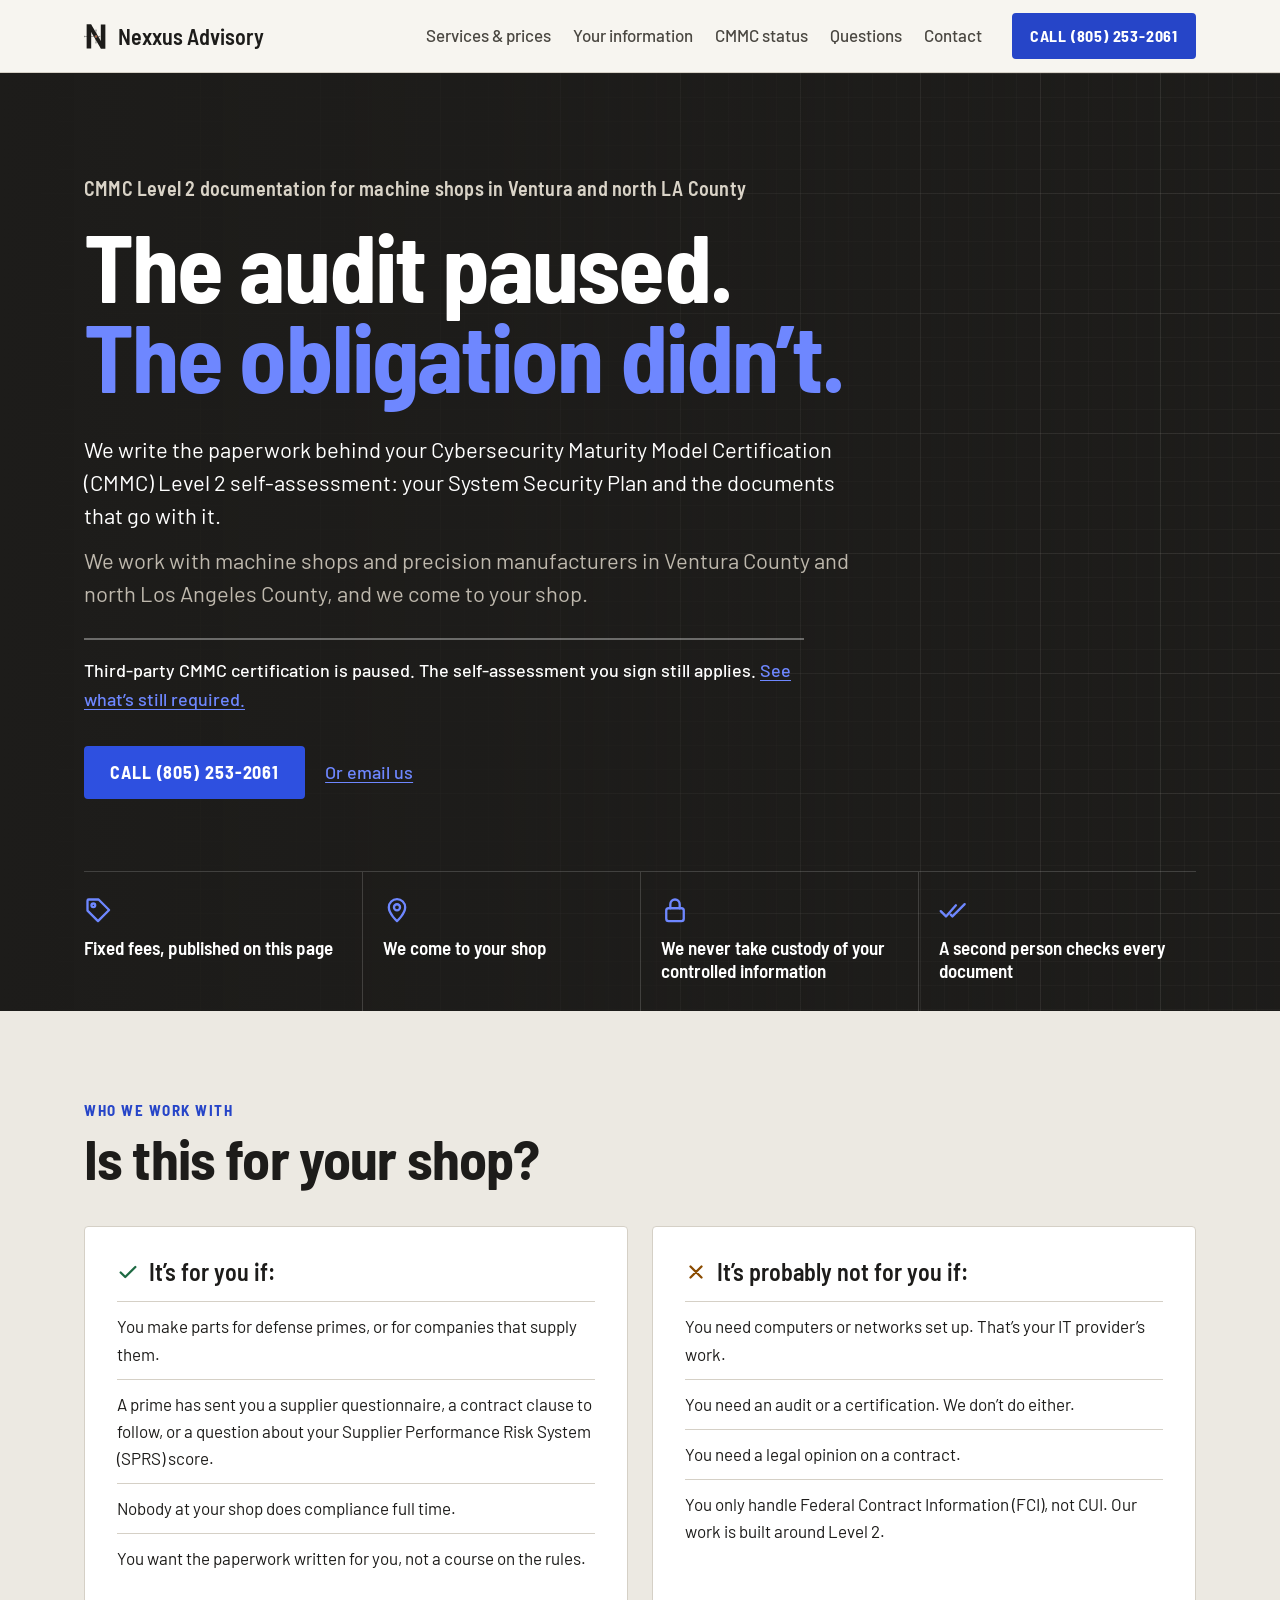
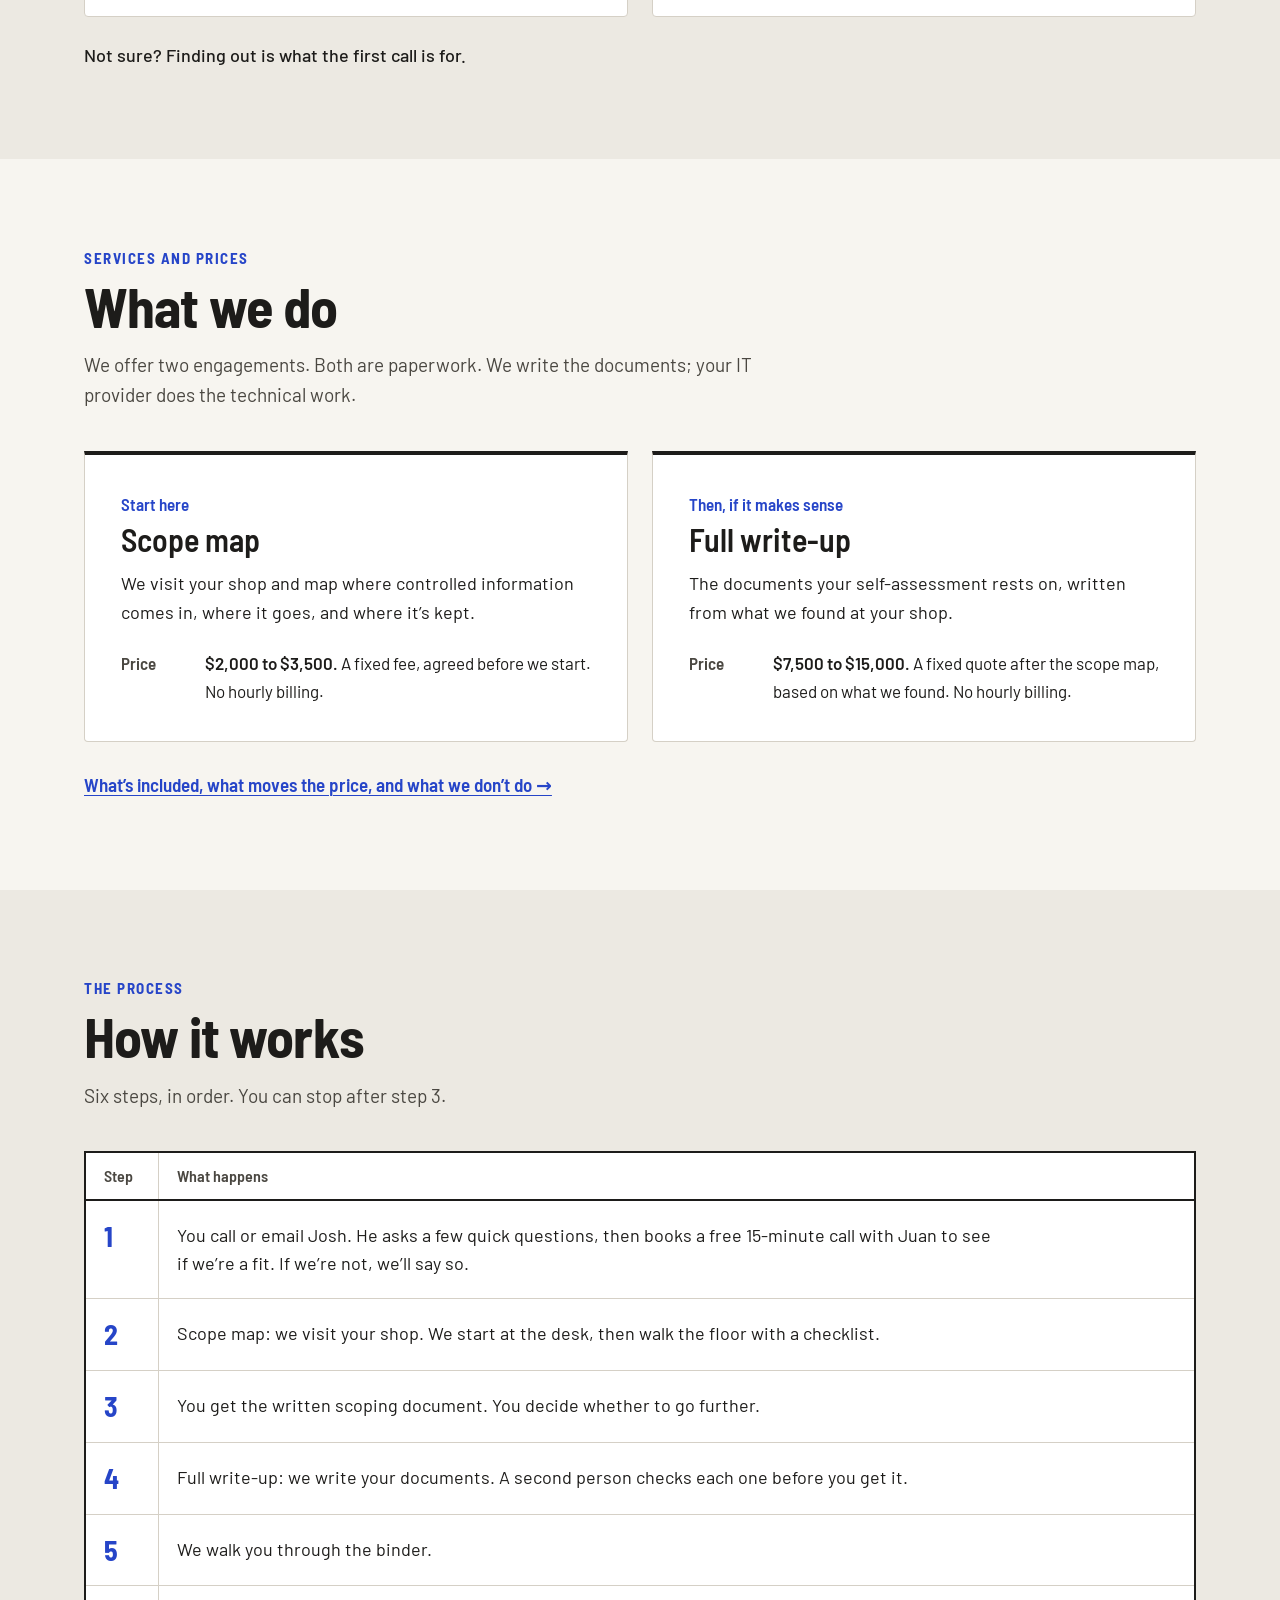
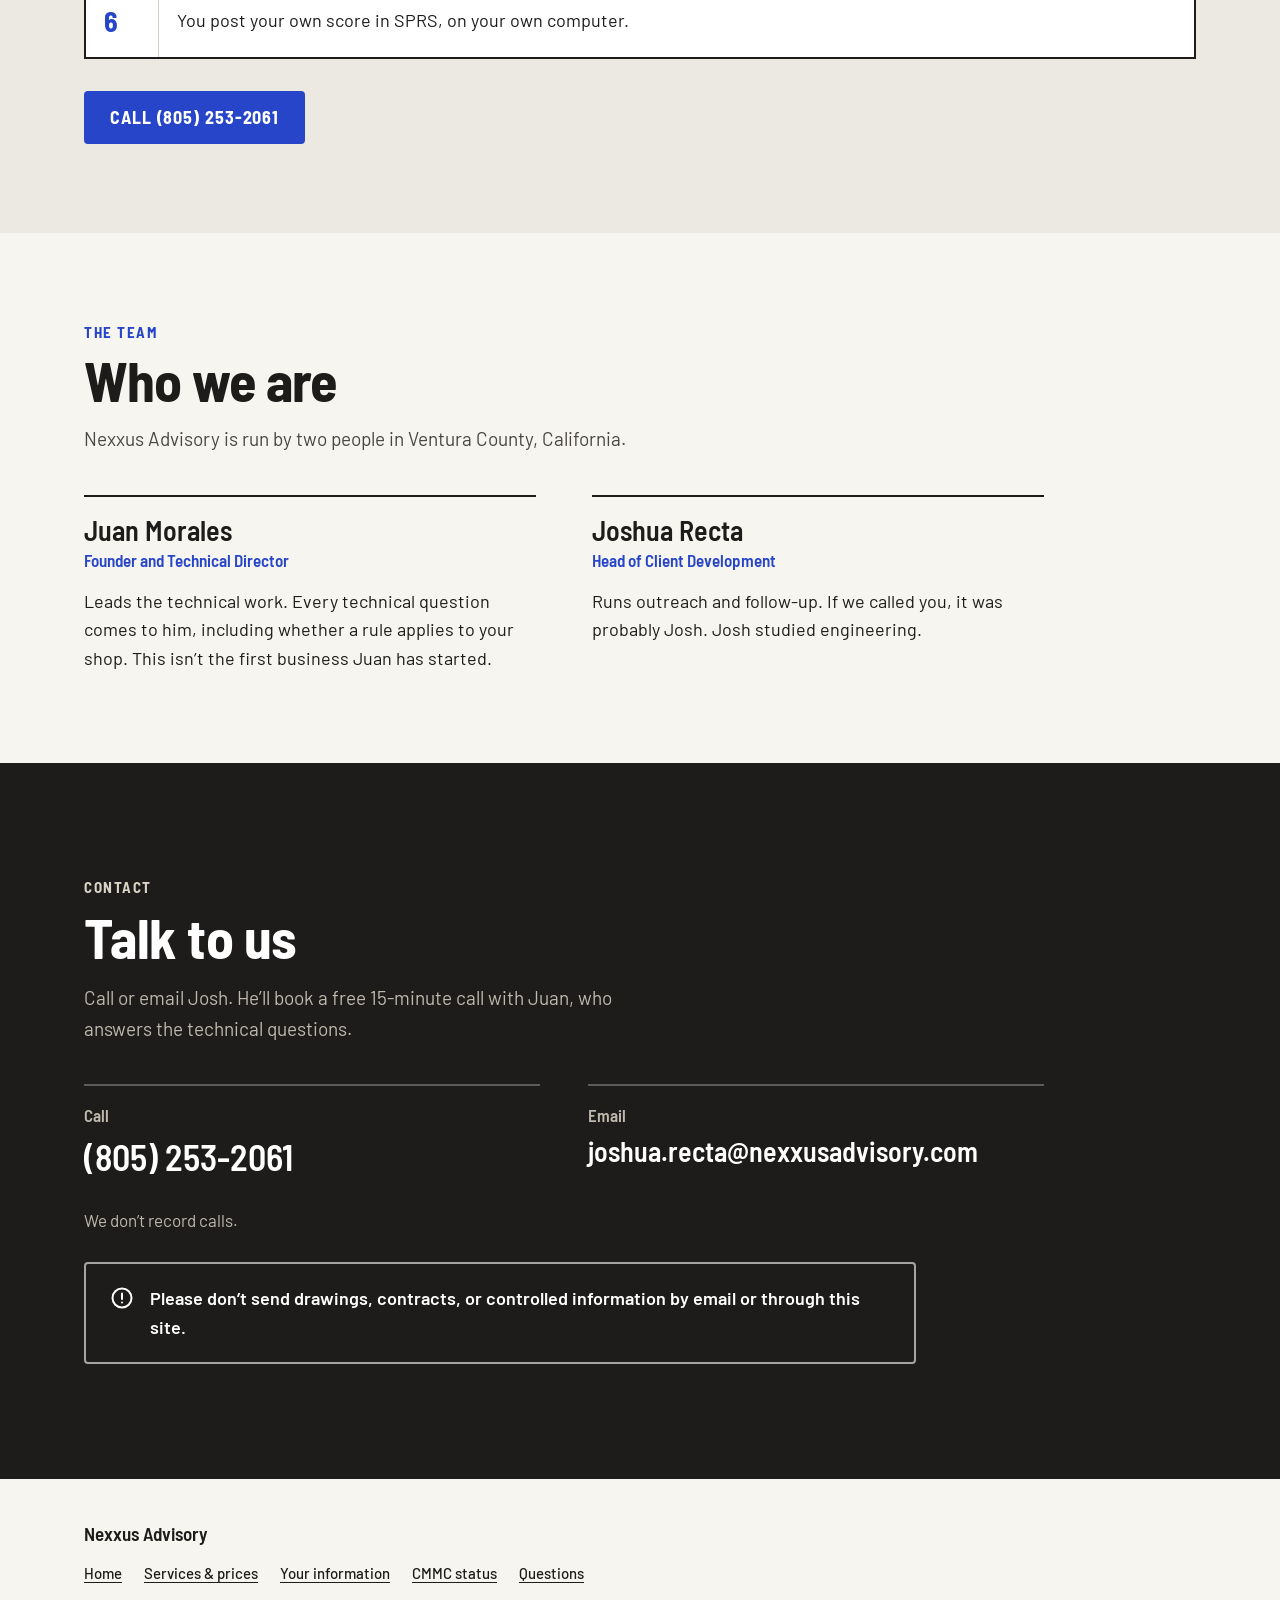
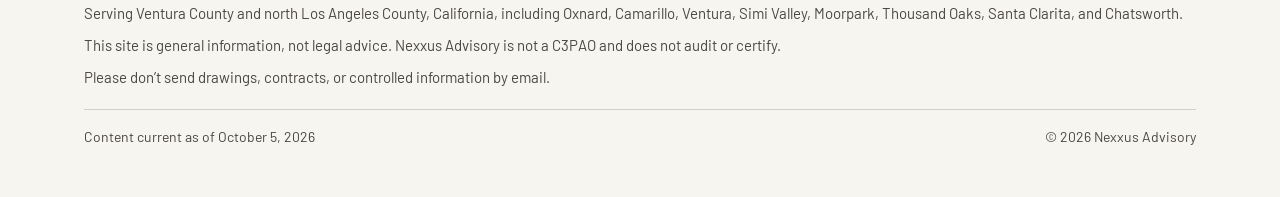
==== commit b67c1ffb: "Graphite palette: replace navy with graphite, blue with layout blue Dark bands, headings and body in" ====
--- a/index.html
+++ b/index.html
@@ -138,12 +138,12 @@
   <div class="wrap">
     <a class="brand" href="/" aria-label="Nexxus Advisory, home">
       <svg viewBox="0 0 200 240" aria-hidden="true" focusable="false">
-        <g fill="#141B2E">
+        <g fill="#1D1C1A">
           <rect x="22" y="20" width="38" height="200"></rect>
           <rect x="140" y="20" width="38" height="200"></rect>
           <polygon points="22,20 60,20 178,220 140,220"></polygon>
         </g>
-        <g stroke="#141B2E" stroke-width="3" fill="none">
+        <g stroke="#1D1C1A" stroke-width="3" fill="none">
           <line x1="4" y1="120" x2="132" y2="120"></line>
           <line x1="100" y1="66" x2="100" y2="174"></line>
           <line x1="4" y1="114" x2="4" y2="126"></line>
--- a/styles.css
+++ b/styles.css
@@ -5,18 +5,19 @@
   --paper:#FFFFFF;  /* cards and sheets sit on the page in white */
   --steel:#ECE9E2;
   --line:#D5D0C6;
-  --ink:#141B2E;
-  --ink-2:#455163;
-  --blue:#1F4AA8;
-  --blue-dark:#173A86;
+  --ink:#1D1C1A;    /* graphite: warm near-black, like pencil or print ink */
+  --ink-2:#4A4741;
+  --blue:#2645C8;   /* layout blue: links and buttons on paper */
+  --blue-dark:#1D37A3;
   --hold:#8A4B00;
   --hold-bg:#FDF0D5;
   --ok:#1E6A43;
   --ok-bg:#E2F1E8;
-  --night-text:#B9C2CF;
+  --night-text:#BEB8AD;
   --night-line:rgba(255,255,255,.16);
-  --blue-light:#8FB3FF; /* links and accents on the dark bands */
-  --blue-bright:#3B6FE0; /* buttons on the dark bands */
+  --blue-light:#6E87FF; /* layout blue on the dark bands: links, accents, linework */
+  --blue-bright:#2E50E0; /* buttons on the dark bands */
+  --night-label:#D9D3C7; /* labels on the dark bands */
   --hold-light:#F2B35C;
   --sans:'Barlow', system-ui, -apple-system, 'Segoe UI', sans-serif;
   --cond:'Barlow Semi Condensed', 'Barlow', system-ui, -apple-system, 'Segoe UI', sans-serif;
@@ -105,7 +106,7 @@
 .menu[open] .menu-bars{ display:none; }
 .menu-panel{
   position:absolute; right:0; top:calc(100% + 10px); z-index:70; width:min(20rem, calc(100vw - 32px));
-  background:var(--paper); border:2px solid var(--ink); border-radius:4px; box-shadow:0 18px 36px -18px rgba(20,27,46,.45);
+  background:var(--paper); border:2px solid var(--ink); border-radius:4px; box-shadow:0 18px 36px -18px rgba(29,28,26,.45);
 }
 .menu-panel li + li{ border-top:1px solid var(--line); }
 .menu-panel a{ display:block; padding:14px 18px; color:var(--ink); text-decoration:none; font-family:var(--cond); font-weight:600; font-size:1.1875rem; }
@@ -131,11 +132,11 @@
   padding:clamp(56px,8vw,112px) 0 0; color:#fff;
   background-color:var(--ink);
   background-image:
-    linear-gradient(90deg, var(--ink) 0%, rgba(20,27,46,.88) 40%, rgba(20,27,46,.15) 100%),
-    linear-gradient(rgba(143,179,255,.12) 1px, transparent 1px),
-    linear-gradient(90deg, rgba(143,179,255,.12) 1px, transparent 1px),
-    linear-gradient(rgba(143,179,255,.05) 1px, transparent 1px),
-    linear-gradient(90deg, rgba(143,179,255,.05) 1px, transparent 1px);
+    linear-gradient(90deg, var(--ink) 0%, rgba(29,28,26,.88) 40%, rgba(29,28,26,.15) 100%),
+    linear-gradient(rgba(232,226,214,.10) 1px, transparent 1px),
+    linear-gradient(90deg, rgba(232,226,214,.10) 1px, transparent 1px),
+    linear-gradient(rgba(232,226,214,.04) 1px, transparent 1px),
+    linear-gradient(90deg, rgba(232,226,214,.04) 1px, transparent 1px);
   background-size:auto, 120px 120px, 120px 120px, 24px 24px, 24px 24px;
   /* grid anchored to the right edge so the route drawing sits exactly on its lines */
   background-position:0 0, right 0 top 0, right 0 top 0, right 0 top 0, right 0 top 0;
@@ -146,8 +147,8 @@
 /* Inner pages open with a compact version of the dark band */
 .page-hero{ padding:clamp(48px,6vw,88px) 0 clamp(44px,5.5vw,80px); }
 .page-hero h1{ font-size:clamp(2.5rem,5.6vw,4.25rem); font-weight:700; line-height:1; letter-spacing:-.02em; max-width:18ch; }
-.hero .eyebrow{ color:var(--blue-light); }
-.page-intro{ margin-top:20px; max-width:38em; font-size:clamp(1.1875rem,1.8vw,1.3125rem); color:var(--night-text); }
+.hero .eyebrow{ color:var(--night-label); }
+.page-intro{ margin-top:20px; max-width:32em; font-size:clamp(1.1875rem,1.8vw,1.3125rem); color:var(--night-text); }
 .page-hero .date-line{ margin-top:16px; font-family:var(--cond); font-weight:600; font-size:1.125rem; color:#fff; }
 
 /* Route drawing on the grid: how drawings move through a shop (wide screens only).
@@ -160,13 +161,13 @@
 @media (min-width:1440px){ .trace{ display:block; } }
 /* hover zone over the drawing only (clear of the text), so hovering it replays the trip */
 .trace-hit{ fill:none; pointer-events:all; }
-.trace-shop{ fill:none; stroke:var(--blue-light); stroke-opacity:.35; stroke-width:1; stroke-dasharray:6 6; }
-.trace-caps{ fill:var(--blue-light); fill-opacity:.55; font-family:var(--cond); font-weight:600; font-size:11px; letter-spacing:.14em; }
-.trace-route{ fill:none; stroke:var(--blue-light); stroke-opacity:.45; stroke-width:1.5; stroke-linejoin:round; }
+.trace-shop{ fill:none; stroke:var(--night-label); stroke-opacity:.35; stroke-width:1; stroke-dasharray:6 6; }
+.trace-caps{ fill:var(--night-label); fill-opacity:.6; font-family:var(--cond); font-weight:600; font-size:11px; letter-spacing:.14em; }
+.trace-route{ fill:none; stroke:var(--blue-light); stroke-opacity:.7; stroke-width:1.5; stroke-linejoin:round; }
 .trace-pulse{ fill:none; stroke:#fff; stroke-width:2.5; stroke-linecap:round; stroke-dasharray:48 2000; stroke-dashoffset:48; opacity:.9; }
 .trace-grow{ fill:none; stroke:var(--hold-light); stroke-opacity:.6; stroke-width:1.5; stroke-dasharray:5 6; }
-.trace-node rect{ fill:var(--ink); stroke:var(--blue-light); stroke-opacity:.6; stroke-width:1.5; }
-.trace-label text{ fill:var(--blue-light); fill-opacity:.85; font-family:var(--cond); font-weight:600; font-size:12px; letter-spacing:.1em; text-anchor:middle; }
+.trace-node rect{ fill:var(--ink); stroke:var(--blue-light); stroke-opacity:.8; stroke-width:1.5; }
+.trace-label text{ fill:var(--night-label); fill-opacity:.95; font-family:var(--cond); font-weight:600; font-size:12px; letter-spacing:.1em; text-anchor:middle; }
 .trace-via circle{ fill:var(--blue-light); fill-opacity:.7; }
 .trace-exit circle{ fill:var(--hold-light); fill-opacity:.8; }
 /* Nexxus layer: drafting notes that map the route but never touch it */
@@ -213,9 +214,9 @@
 .hero-kicker{
   max-width:48rem; margin-bottom:20px;
   font-family:var(--cond); font-weight:600; font-size:clamp(1.0625rem,1.6vw,1.25rem); line-height:1.3;
-  letter-spacing:.01em; color:var(--blue-light);
-}
-.hero .hero-kicker{ color:var(--blue-light); }
+  letter-spacing:.01em; color:var(--night-label);
+}
+.hero .hero-kicker{ color:var(--night-label); }
 .hero-slogan{
   font-family:var(--cond); color:#fff;
   font-size:clamp(3rem,7.4vw,6rem); font-weight:700;
@@ -289,7 +290,7 @@
 .section-dark{ background:var(--ink); color:#fff; }
 .section-dark h2, .section-dark h3{ color:#fff; }
 .section-dark .section-head p{ color:var(--night-text); }
-.section-dark .section-head .eyebrow, .contact .eyebrow{ color:var(--blue-light); }
+.section-dark .section-head .eyebrow, .contact .eyebrow{ color:var(--night-label); }
 .section-dark a{ color:var(--blue-light); }
 .section-dark :focus-visible{ outline-color:#fff; }
 .section-dark .limits{ border-top-color:rgba(255,255,255,.6); }
@@ -535,7 +536,7 @@
 .dg .ah-hold{ fill:var(--hold); }
 .dg .badge{ fill:var(--hold); }
 .dg .badge-t{ fill:#fff; font-family:var(--cond); font-weight:700; font-size:14px; }
-.dg .us{ fill:#E8EEF8; stroke:var(--blue); stroke-width:1.5; }
+.dg .us{ fill:#E9ECFB; stroke:var(--blue); stroke-width:1.5; }
 .dg .us-line{ fill:none; stroke:var(--blue); stroke-width:1.5; stroke-dasharray:2 4; }
 .legend{ margin-top:18px; display:grid; grid-template-columns:repeat(auto-fit,minmax(min(20rem,100%),1fr)); gap:6px 24px; padding:0; list-style:none; font-size:1rem; }
 .legend li{ display:flex; gap:10px; align-items:baseline; }
@@ -616,10 +617,10 @@
 @media (hover: hover) and (prefers-reduced-motion: no-preference){
   /* Lift on hover, mouse only (not on phones) */
   .btn{ transition:background-color .15s ease, color .15s ease, border-color .15s ease, transform .15s ease, box-shadow .15s ease; }
-  .btn:hover{ transform:translateY(-1px); box-shadow:0 6px 14px -8px rgba(20,27,46,.45); }
+  .btn:hover{ transform:translateY(-1px); box-shadow:0 6px 14px -8px rgba(29,28,26,.45); }
   .btn:active{ transform:none; box-shadow:none; }
   .service{ transition:transform .2s ease, box-shadow .2s ease; }
-  .service:hover{ transform:translateY(-3px); box-shadow:0 14px 28px -16px rgba(20,27,46,.35); }
+  .service:hover{ transform:translateY(-3px); box-shadow:0 14px 28px -16px rgba(29,28,26,.35); }
 }
 @media print{ *{ animation:none !important; transition:none !important; } }
 
@@ -641,3 +642,25 @@
 
 .handling-top{ margin-top:0; }
 @media print{ .menu{ display:none; } .page-hero h1, .page-intro, .page-hero .date-line{ color:#000; } }
+
+/* Inner pages: one small, still "detail" drawing on the grid (wide screens only).
+   Home keeps the full drawing; these zoom in on one part, like detail views on a drawing. */
+.detail{ display:none; position:absolute; top:24px; right:0; width:432px; height:264px; pointer-events:none; }
+@media (min-width:1240px){ .detail{ display:block; } .page-hero{ min-height:312px; } }
+.trace-arrow{ fill:var(--blue-light); fill-opacity:.7; }
+.trace-hold{ fill:var(--ink); stroke:var(--hold-light); stroke-width:1.5; }
+.note-dim{ fill:#fff; fill-opacity:.85; font-family:var(--cond); font-weight:600; font-size:12px; letter-spacing:.04em; text-anchor:middle; }
+.note-gap{ stroke-dasharray:4 4; }
+.detail-tick{ fill:none; stroke:var(--blue-light); stroke-opacity:.7; stroke-width:1; }
+.detail-dot{ fill:var(--blue-light); }
+.detail-dot-hold{ fill:var(--hold-light); }
+.detail-date{ fill:#fff; fill-opacity:.9; font-family:var(--cond); font-weight:700; font-size:12px; letter-spacing:.08em; }
+.detail-what{ fill:var(--night-label); fill-opacity:.95; font-family:var(--cond); font-weight:600; font-size:11px; letter-spacing:.1em; }
+.detail-what.detail-hold{ fill:var(--hold-light); }
+.detail-end{ text-anchor:end; }
+.note-text.detail-start{ text-anchor:start; }
+.note-balloon-sm circle{ stroke-width:1; }
+.note-balloon-sm text{ font-size:10px; }
+.detail-bar rect{ fill:var(--blue-light); fill-opacity:.3; }
+.detail-check{ fill:none; stroke:var(--blue-light); stroke-width:1.75; stroke-linecap:round; stroke-linejoin:round; }
+@media print{ .detail{ display:none !important; } }
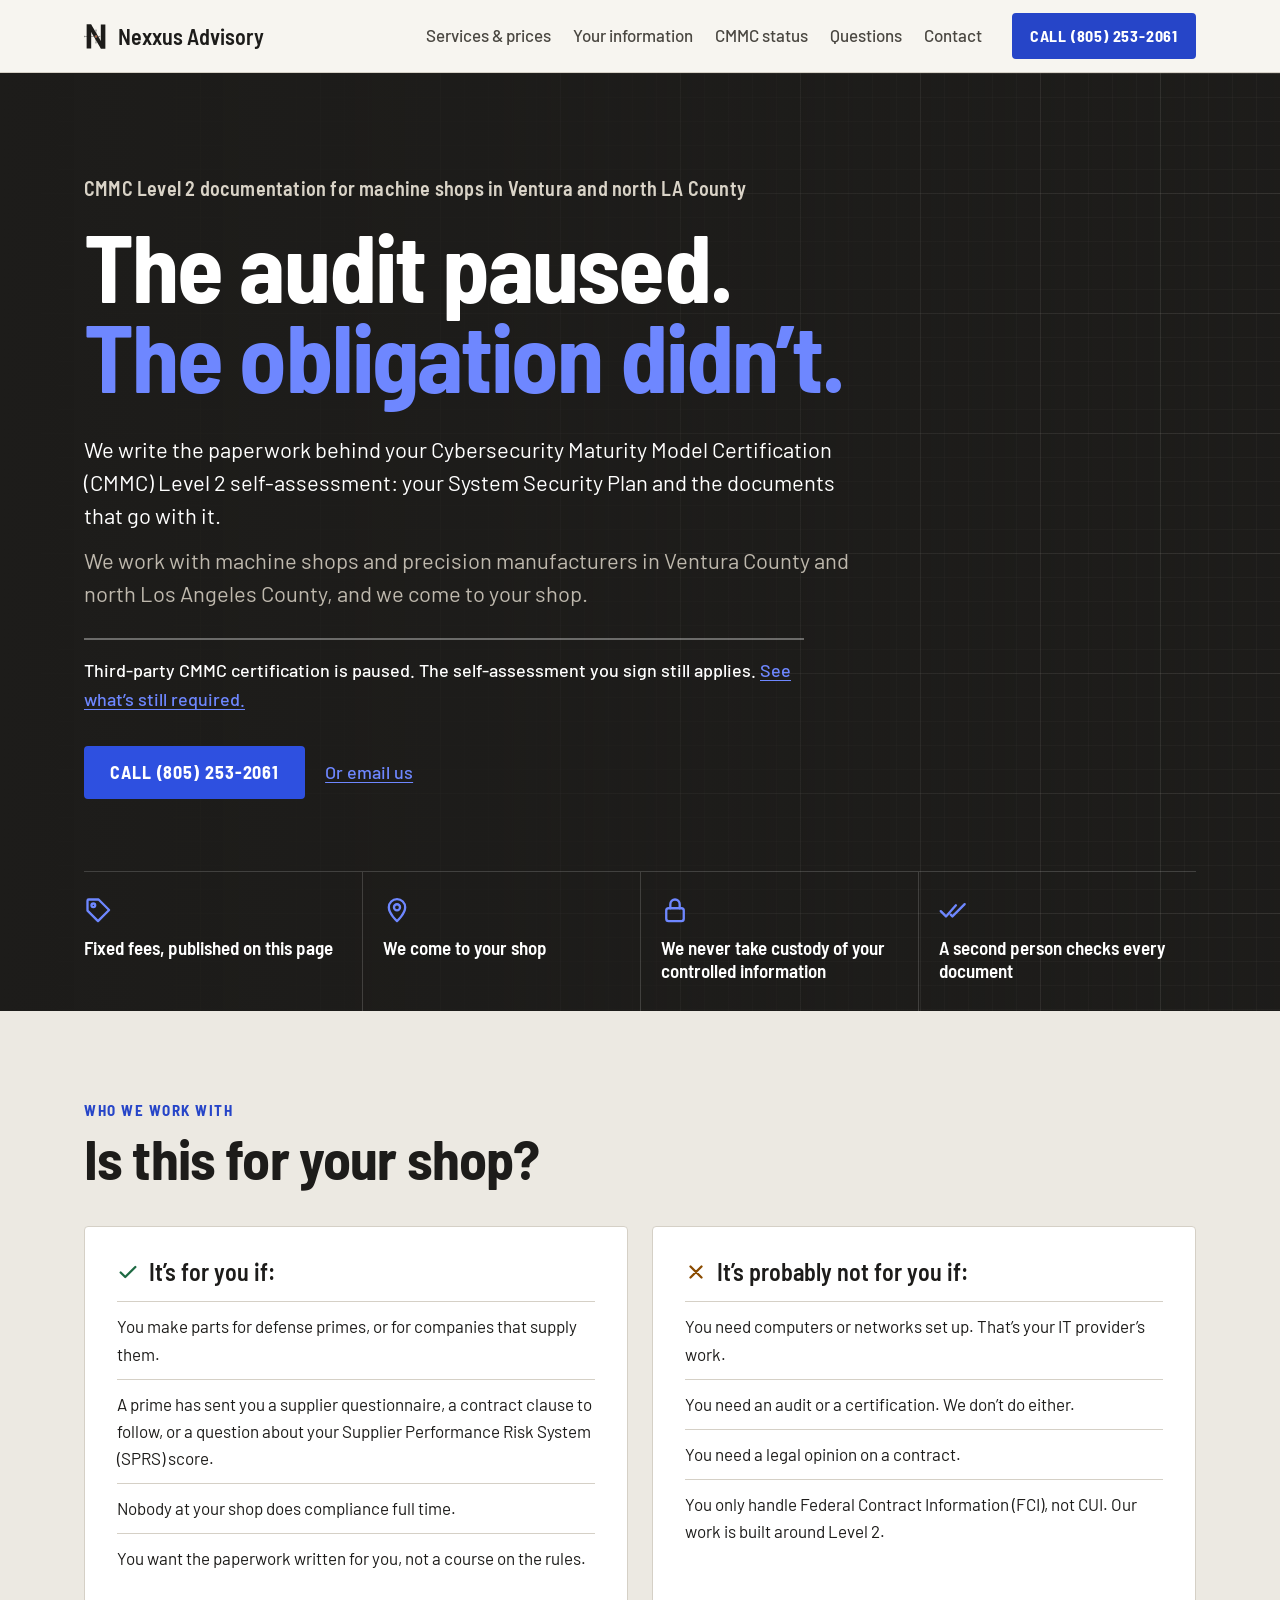
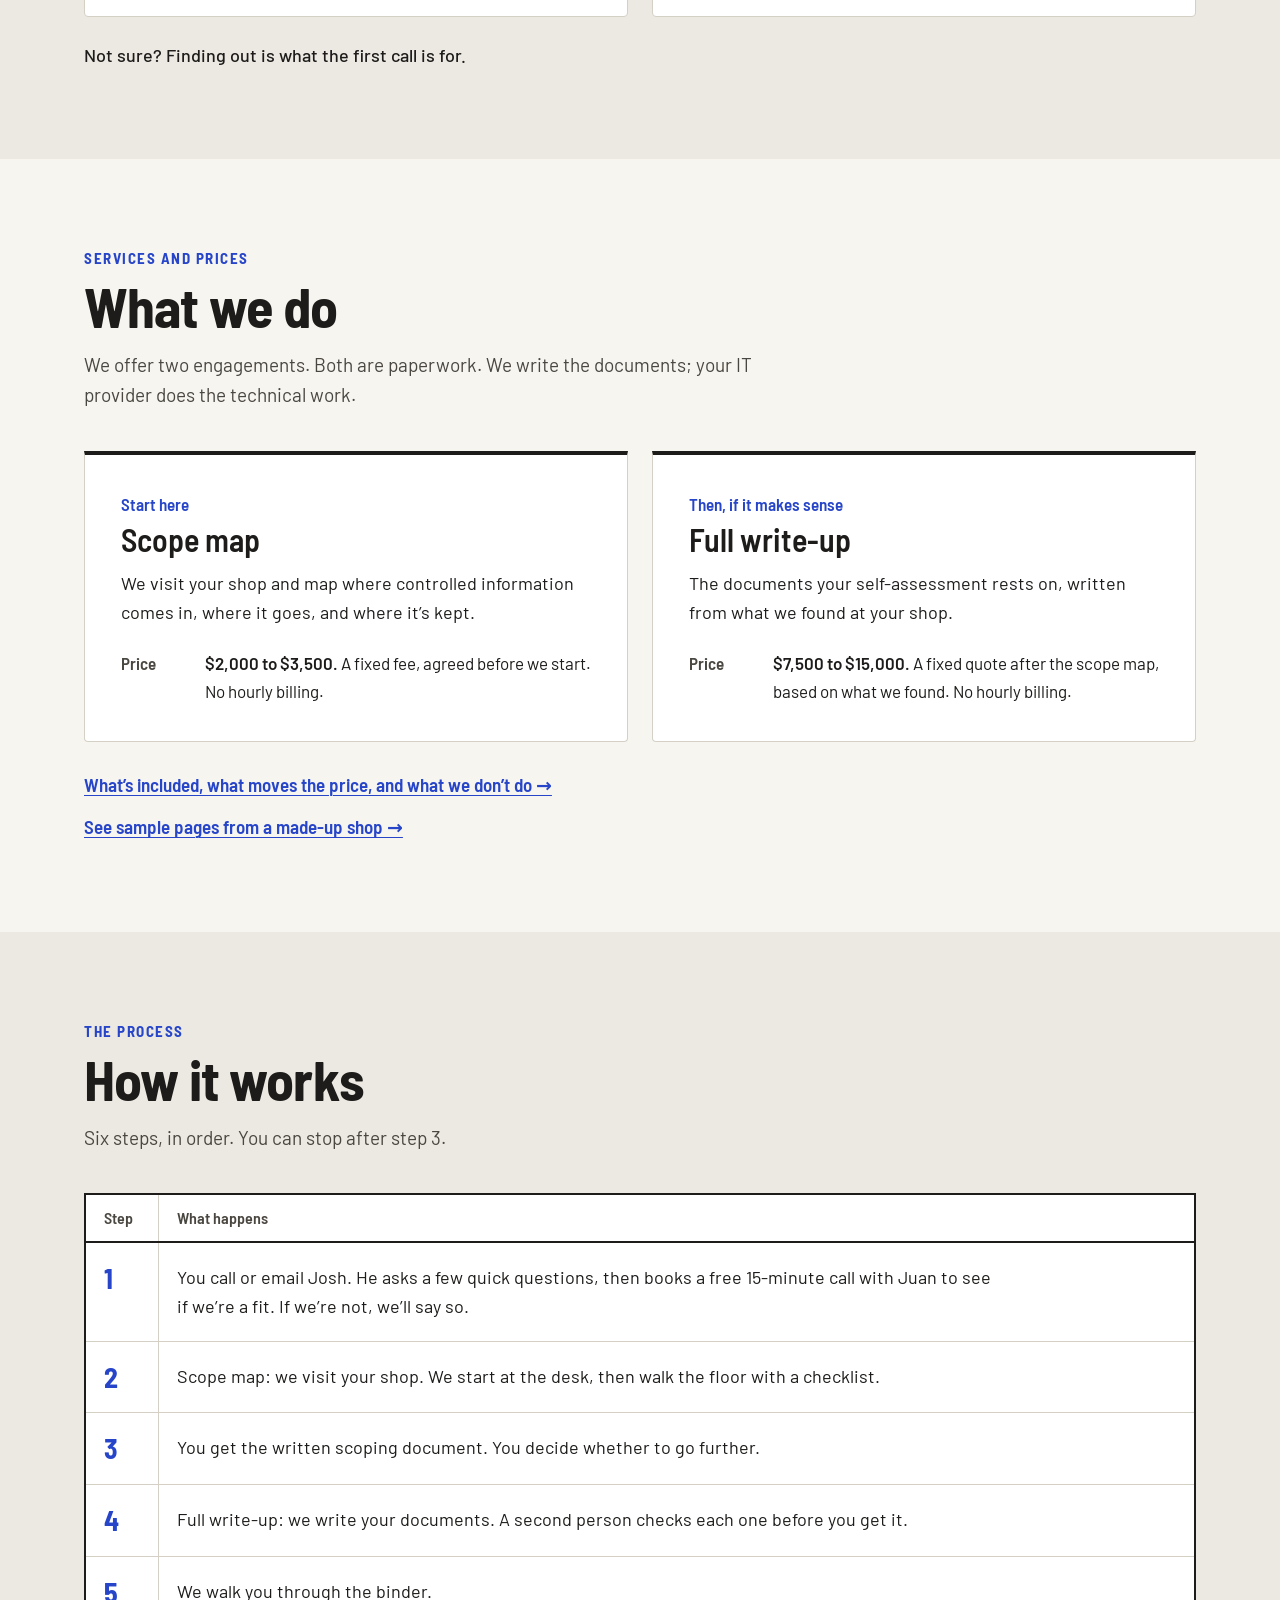
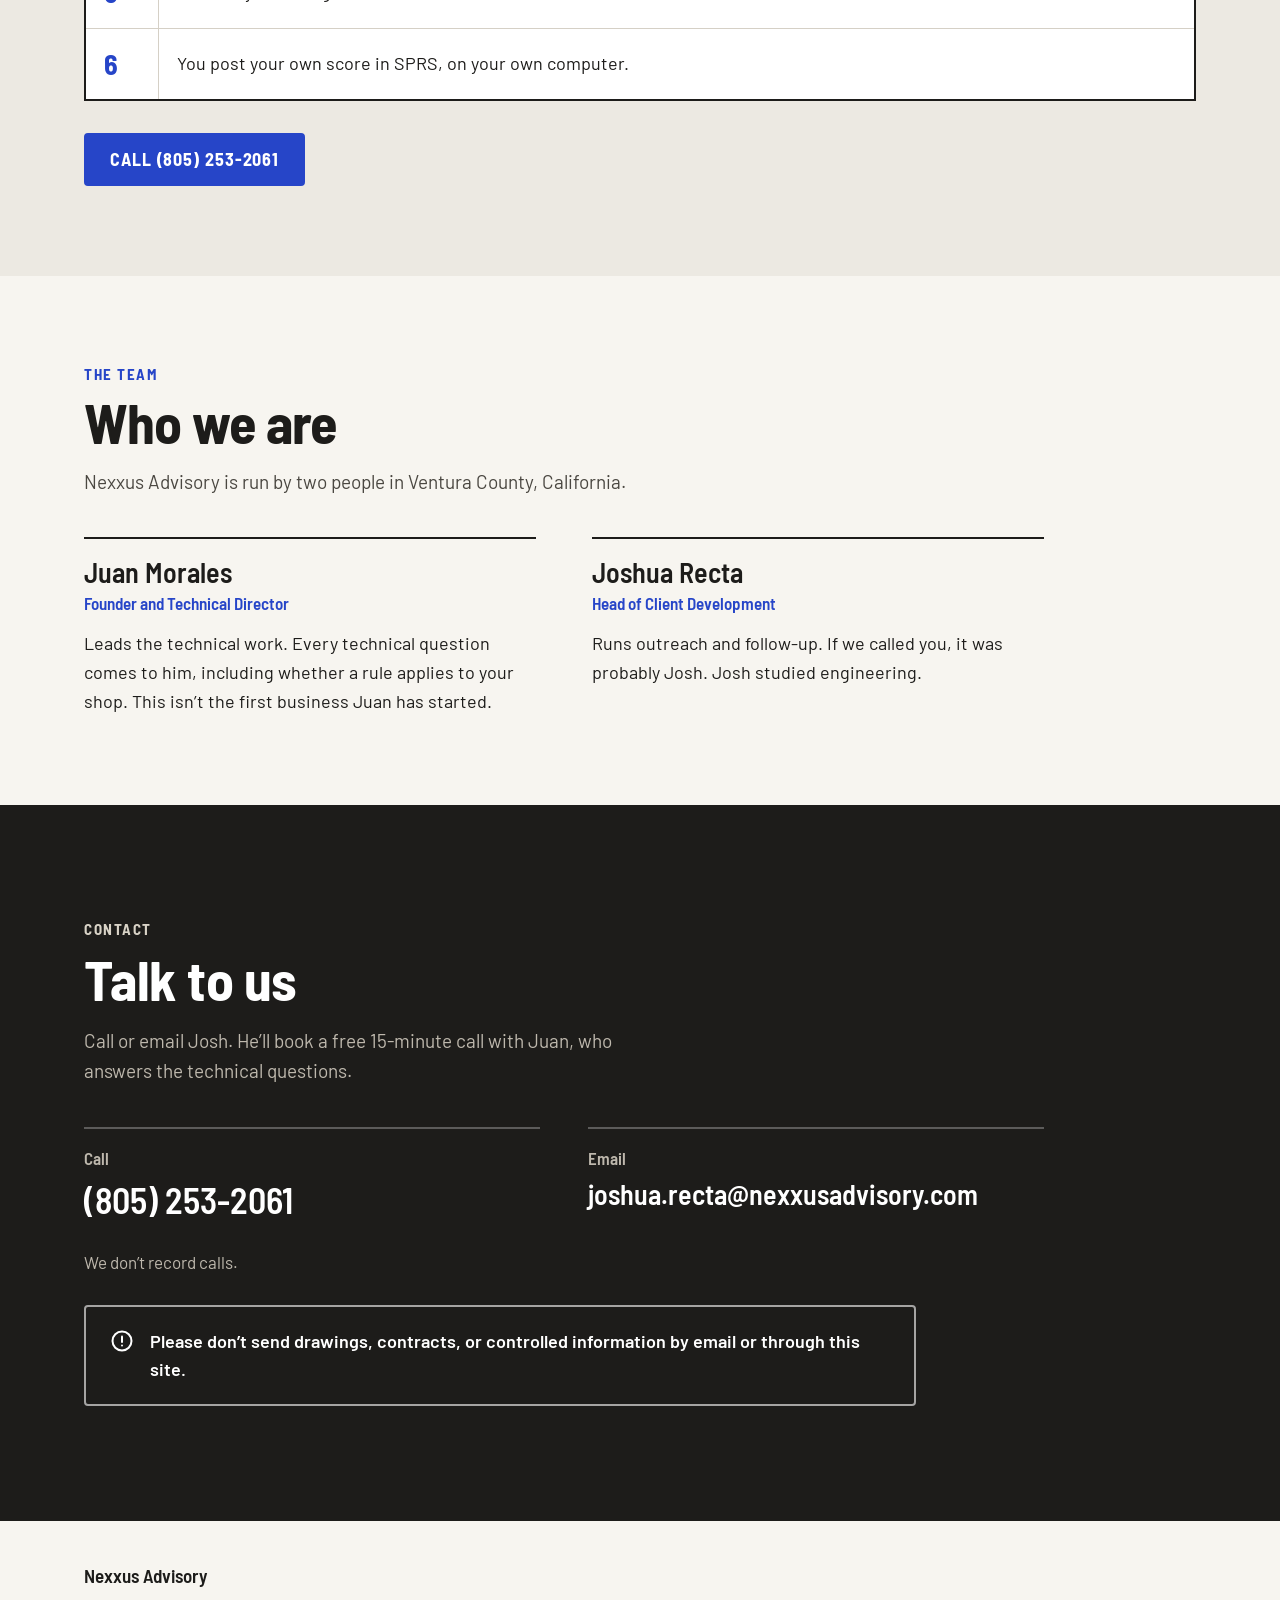
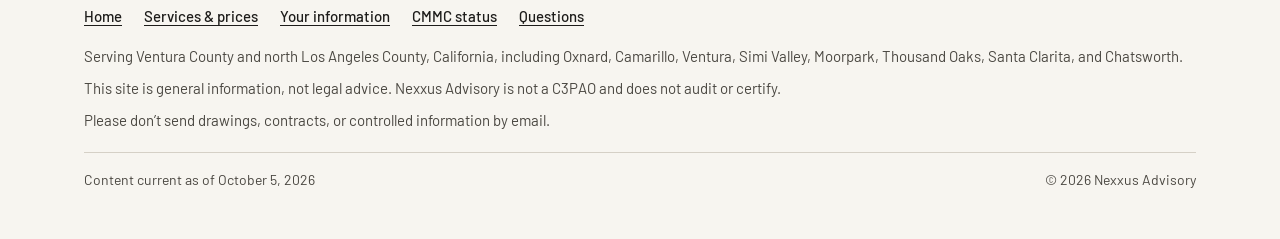
==== commit 7af7a2fb: "Sample documents page: marked-up SSP excerpt and binder drawing New page /sample-documents/ for a ma" ====
--- a/index.html
+++ b/index.html
@@ -333,6 +333,7 @@
         </article>
       </div>
       <p class="more-link"><a href="/services/">What’s included, what moves the price, and what we don’t do</a></p>
+      <p class="more-link"><a href="/sample-documents/">See sample pages from a made-up shop</a></p>
     </div>
   </section>
 
--- a/styles.css
+++ b/styles.css
@@ -664,3 +664,93 @@
 .detail-bar rect{ fill:var(--blue-light); fill-opacity:.3; }
 .detail-check{ fill:none; stroke:var(--blue-light); stroke-width:1.75; stroke-linecap:round; stroke-linejoin:round; }
 @media print{ .detail{ display:none !important; } }
+
+/* ---------- Sample documents ---------- */
+/* Marked-up SSP excerpt: the sheet of paper on the left, Nexxus's drafting notes in the margin on the right.
+   Each note's leader runs to the edge of the sheet beside the part it explains. On narrow screens the notes
+   move inside the sheet, above their part. */
+.ssp{ --note-w:15rem; --note-gap:56px; position:relative; margin-top:40px; overflow:hidden; }
+.ssp-part{ display:grid; grid-template-columns:minmax(0,1fr) var(--note-w); column-gap:var(--note-gap); }
+.ssp-body{ grid-column:1; grid-row:1; background:var(--paper); border-left:2px solid var(--ink); border-right:2px solid var(--ink); padding:0 clamp(20px,4vw,48px) 28px; }
+.ssp-part:first-child .ssp-body{ border-top:2px solid var(--ink); }
+.ssp-part:last-child .ssp-body{ border-bottom:2px solid var(--ink); }
+.ssp-part > .ssp-note, .ssp-notes{ grid-column:2; grid-row:1; align-self:start; }
+.ssp-notes{ display:grid; gap:24px; }
+.ssp-note{ position:relative; margin-top:28px; color:var(--blue); font-size:1rem; line-height:1.45; }
+.ssp-notes .ssp-note{ margin-top:0; }
+.ssp-notes .ssp-note:first-child{ margin-top:24px; }
+.ssp-note-t{ font-family:var(--cond); font-weight:700; font-size:.9375rem; letter-spacing:.12em; text-transform:uppercase; }
+.ssp-note::before{ content:""; position:absolute; top:.65em; right:calc(100% + 8px); width:calc(var(--note-gap) - 8px); border-top:1px solid var(--blue); }
+.ssp-note::after{ content:""; position:absolute; top:calc(.65em - 3px); right:calc(100% + var(--note-gap) - 2.5px); width:7px; height:7px; border-radius:50%; background:var(--blue); }
+.ssp-head, .ssp-foot{ display:flex; flex-wrap:wrap; justify-content:space-between; gap:4px 16px; padding-top:16px; padding-bottom:16px; font-family:var(--cond); font-weight:600; font-size:.875rem; letter-spacing:.1em; text-transform:uppercase; color:var(--ink-2); }
+.ssp-head{ border-bottom:2px solid var(--ink); }
+.ssp-foot{ border-top:1px solid var(--line); }
+.ssp-family{ padding-top:28px; font-family:var(--cond); font-weight:700; font-size:.9375rem; letter-spacing:.12em; text-transform:uppercase; color:var(--ink-2); }
+.ssp-next .ssp-family{ margin-top:4px; border-top:1px solid var(--line); }
+.req{ margin-top:12px; display:grid; grid-template-columns:auto minmax(0,1fr); column-gap:16px; }
+.req-id{ grid-row:1 / span 2; font-family:var(--cond); font-weight:700; font-size:1.375rem; line-height:1.2; }
+.req-text{ font-weight:700; font-size:1.1875rem; line-height:1.4; }
+.req-meta{ margin-top:8px; display:flex; flex-wrap:wrap; align-items:center; gap:8px 12px; font-size:.9375rem; color:var(--ink-2); }
+.req-status{ padding:2px 10px; border:1.5px solid var(--ok); border-radius:3px; background:var(--ok-bg); color:var(--ok); font-family:var(--cond); font-weight:700; font-size:.8125rem; letter-spacing:.1em; text-transform:uppercase; }
+.ssp-label{ padding-top:24px; font-family:var(--cond); font-weight:700; font-size:1.0625rem; }
+.ssp-text{ margin-top:8px; }
+.ssp-table{ width:100%; margin-top:10px; border-collapse:collapse; font-size:1rem; }
+.ssp-table th{ padding:8px 0; border-bottom:2px solid var(--ink); text-align:left; font-family:var(--cond); font-weight:600; font-size:.875rem; letter-spacing:.06em; text-transform:uppercase; color:var(--ink-2); }
+.ssp-table td{ padding:10px 0; border-bottom:1px solid var(--line); vertical-align:top; line-height:1.45; }
+.ssp-table th:last-child, .ssp-table td:last-child{ width:9.5rem; padding-left:20px; }
+.ssp-table td:last-child{ font-family:var(--cond); font-weight:600; }
+.ssp-proof{ margin-top:10px; padding:0; list-style:none; display:grid; gap:8px; }
+.ssp-proof li{ display:flex; align-items:baseline; gap:12px; }
+.ssp-proof .ref{ flex:none; min-width:2.75rem; padding:1px 6px; border:1.5px solid var(--ink); border-radius:3px; text-align:center; font-family:var(--cond); font-weight:700; font-size:.875rem; }
+/* the diagonal SAMPLE mark across the sheet */
+.ssp::after{
+  content:"SAMPLE"; position:absolute; z-index:1; top:50%; left:calc((100% - var(--note-w) - var(--note-gap)) / 2);
+  transform:translate(-50%,-50%) rotate(-24deg); pointer-events:none; white-space:nowrap;
+  font-family:var(--cond); font-weight:700; font-size:clamp(4.5rem,11vw,9rem); letter-spacing:.12em; color:rgba(29,28,26,.07);
+}
+@media (max-width:1000px){
+  .ssp{ --note-w:0px; --note-gap:0px; }
+  .ssp-part{ display:block; }
+  .ssp-part > .ssp-note, .ssp-notes{ margin:0; padding:20px clamp(20px,4vw,48px) 0; background:var(--paper); border-left:2px solid var(--ink); border-right:2px solid var(--ink); }
+  .ssp-notes{ gap:12px; }
+  .ssp-notes .ssp-note:first-child{ margin-top:0; }
+  .ssp-note::before, .ssp-note::after{ display:none; }
+  .ssp-note-in{ padding-left:12px; border-left:3px solid var(--blue); }
+  .ssp-body .ssp-label:first-child{ padding-top:16px; }
+}
+@media (max-width:520px){
+  .ssp-table th:last-child, .ssp-table td:last-child{ width:7rem; padding-left:12px; }
+}
+
+/* The binder drawing (exploded view) and its tab table */
+.binder-layout{ margin-top:40px; display:grid; grid-template-columns:minmax(0,1.35fr) minmax(0,1fr); gap:48px; align-items:center; }
+.binder-fig{ margin:0; }
+.binder-fig svg{ display:block; width:100%; height:auto; }
+.binder-fig figcaption{ margin-top:12px; font-size:1rem; color:var(--ink-2); }
+.binder .bd-board{ fill:var(--line); stroke:var(--ink); stroke-width:1.25; stroke-linejoin:round; }
+.binder .bd-sheet{ fill:var(--paper); stroke:var(--ink); stroke-width:1.25; stroke-linejoin:round; }
+.binder .bd-thin{ stroke-width:1; }
+.binder .bd-ink{ stroke:var(--ink); stroke-width:1.25; }
+.binder .bd-centre{ stroke:var(--ink-2); stroke-opacity:.6; stroke-width:1; stroke-dasharray:7 3 1.5 3; }
+.binder .bd-sub{ stroke:var(--ink-2); stroke-opacity:.6; stroke-width:1; }
+.binder .bd-subhead{ stroke-width:1.6; }
+.binder .bd-dash{ fill:none; stroke:var(--ink); stroke-width:1; stroke-dasharray:4 3; }
+.binder .bd-ring{ fill:none; stroke:var(--ink); stroke-width:2.4; stroke-linecap:round; stroke-linejoin:round; }
+.binder .bd-hole{ fill:var(--steel); stroke:var(--ink); stroke-width:1; }
+.binder .bd-t{ fill:var(--ink); font-family:var(--cond); }
+.binder .bd-t7{ font-weight:700; } .binder .bd-t6{ font-weight:600; } .binder .bd-t5{ font-weight:500; }
+.binder .bd-note-dot{ fill:var(--blue); }
+.binder .bd-note-line{ stroke:var(--blue); stroke-width:1.1; }
+.binder .bd-balloon, .binder .bd-tb{ fill:var(--steel); stroke:var(--blue); stroke-width:1.5; }
+.binder .bd-balloon-t, .binder .bd-tb-t{ fill:var(--blue); font-family:var(--cond); font-weight:700; text-anchor:middle; }
+.parts{ width:100%; border-collapse:collapse; background:var(--paper); border:2px solid var(--ink); }
+.parts caption{ padding-bottom:10px; text-align:left; font-family:var(--cond); font-weight:700; font-size:.9375rem; letter-spacing:.12em; text-transform:uppercase; color:var(--blue); }
+.parts th, .parts td{ padding:12px 14px; border-bottom:1px solid var(--line); text-align:left; font-size:1.0625rem; }
+.parts thead th{ border-bottom:2px solid var(--ink); font-family:var(--cond); font-weight:600; font-size:.9375rem; }
+.parts .tab-letter{ display:inline-grid; place-items:center; width:30px; height:30px; border:1.6px solid var(--blue); border-radius:50%; color:var(--blue); font-family:var(--cond); font-weight:700; }
+.parts .no{ color:var(--ink-2); }
+.parts-note{ margin-top:16px; font-size:1.0625rem; color:var(--ink-2); }
+.more-link + .more-link{ margin-top:12px; }
+@media (max-width:900px){ .binder-layout{ grid-template-columns:1fr; gap:32px; } }
+@media (max-width:520px){ .parts th, .parts td{ padding:10px 8px; font-size:1rem; } .parts .tab-letter{ width:26px; height:26px; } }
+@media print{ .ssp::after{ color:rgba(0,0,0,.08); } .ssp-note::before, .ssp-note::after{ display:none; } }
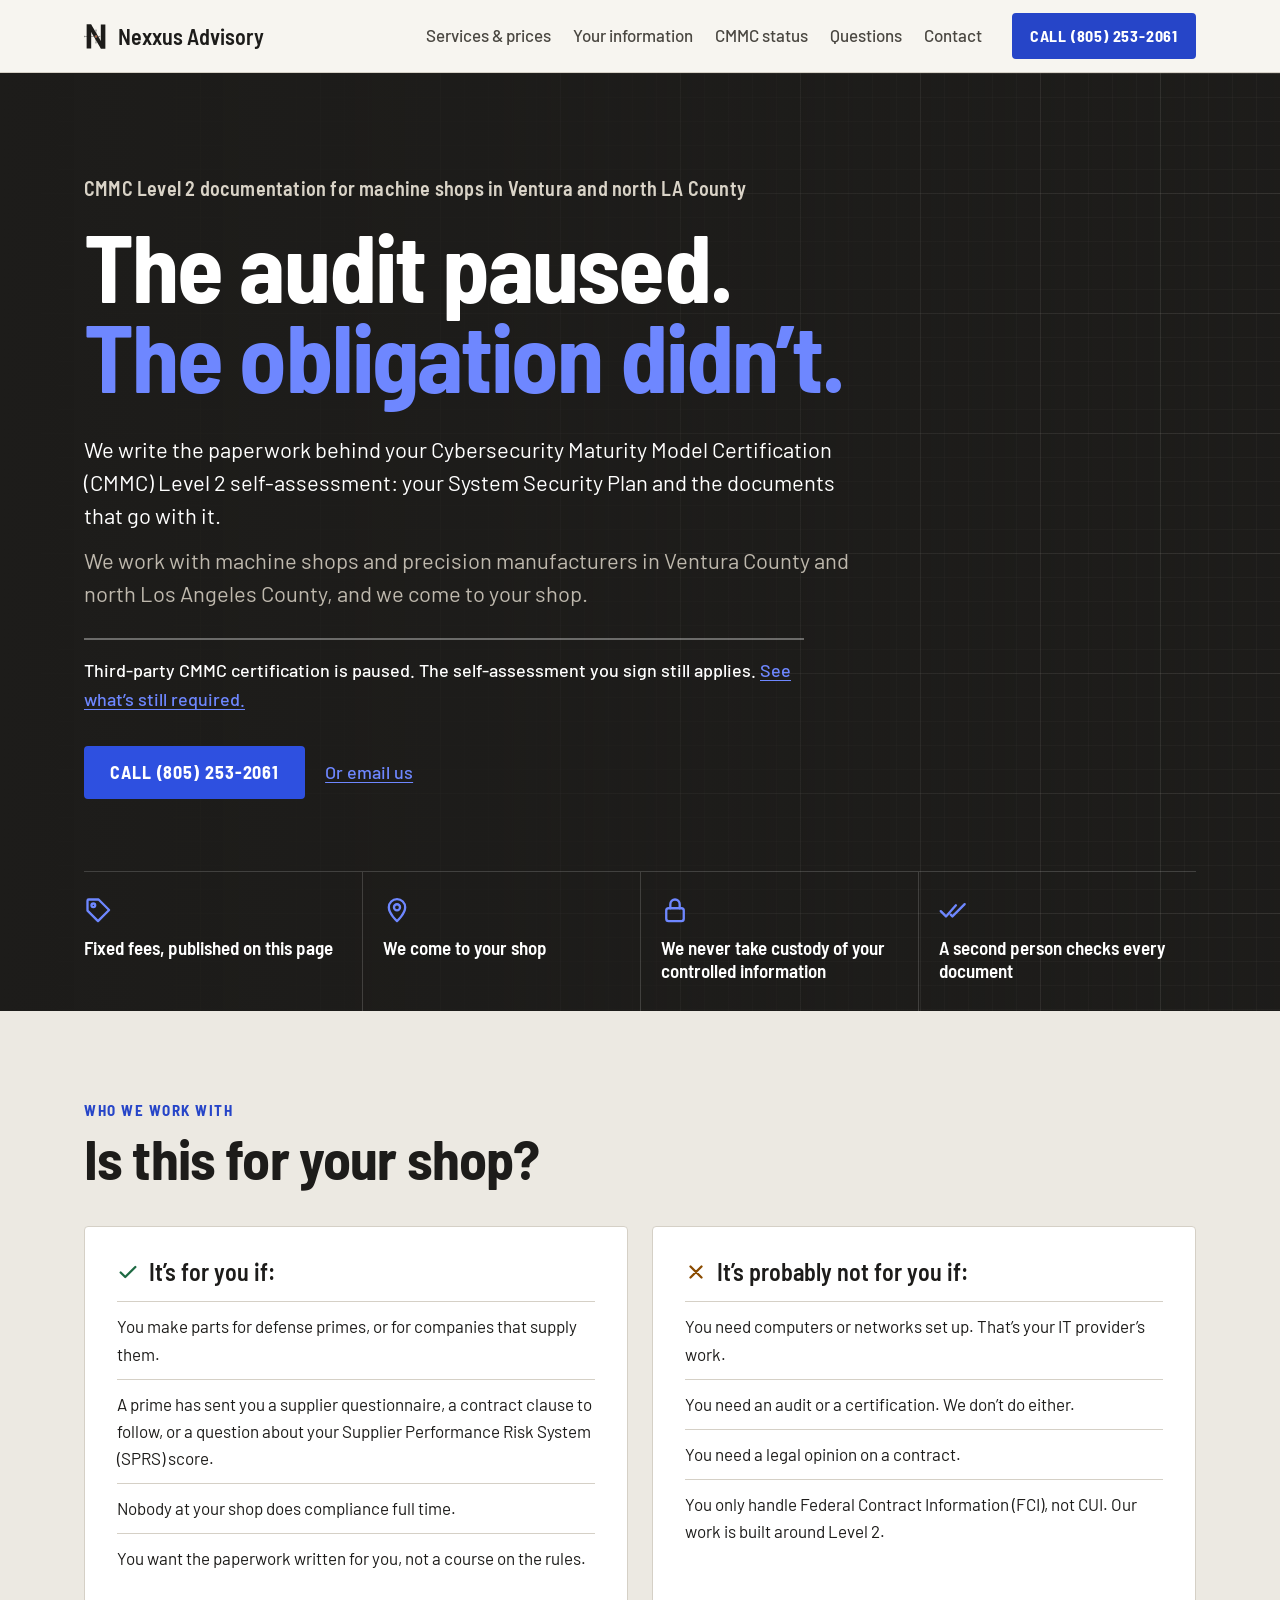
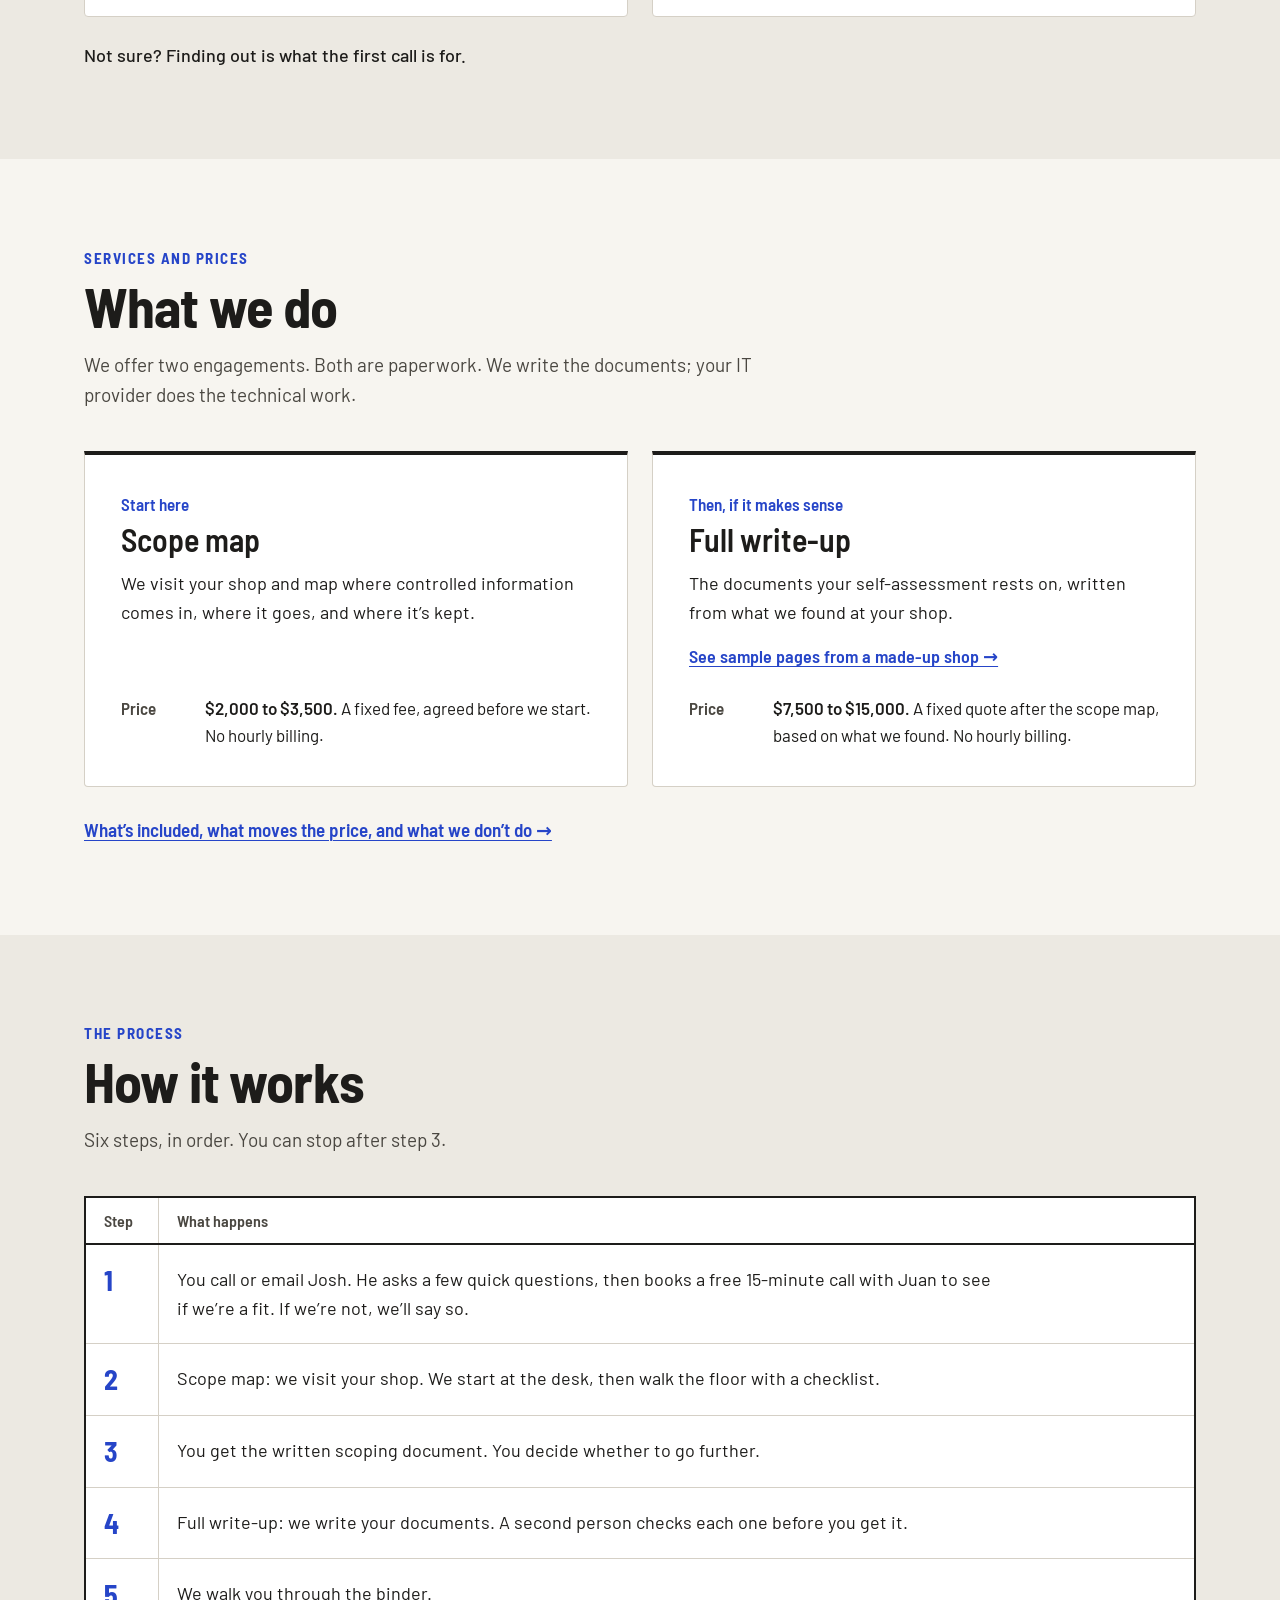
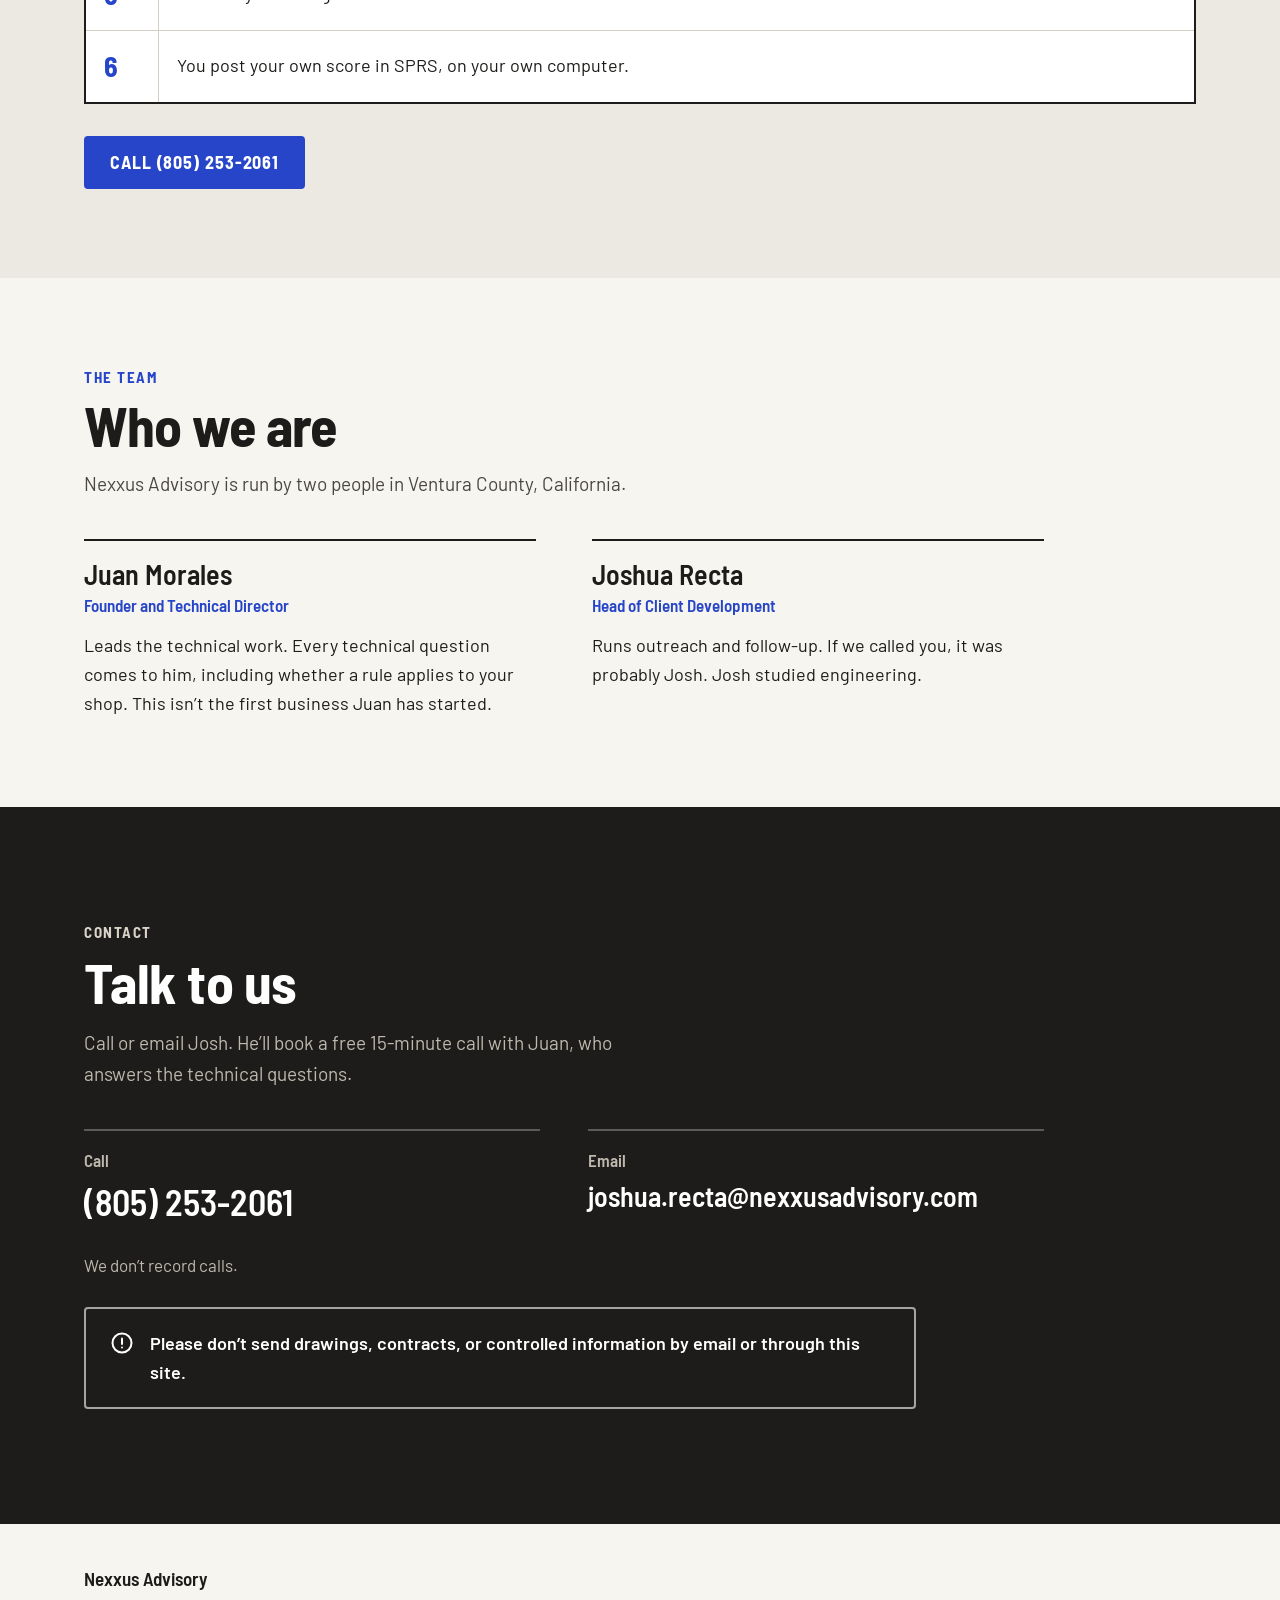
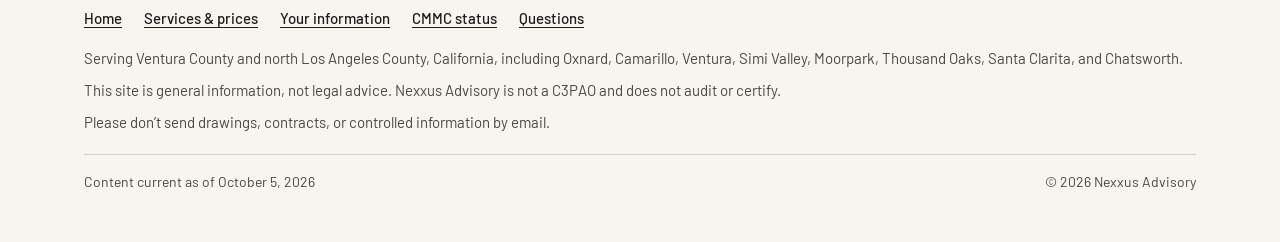
==== commit 1c2a16ad: "Put the sample link inside the Full write-up card The "See sample pages from a made-up shop" link sa" ====
--- a/index.html
+++ b/index.html
@@ -326,6 +326,7 @@
           <p class="service-when">Then, if it makes sense</p>
           <h3>Full write-up</h3>
           <p class="service-what">The documents your self-assessment rests on, written from what we found at your shop.</p>
+          <p class="service-sample"><a href="/sample-documents/">See sample pages from a made-up shop</a></p>
           <dl class="service-terms">
             <dt>Price</dt>
             <dd><strong>$7,500 to $15,000.</strong> A fixed quote after the scope map, based on what we found. No hourly billing.</dd>
@@ -333,7 +334,6 @@
         </article>
       </div>
       <p class="more-link"><a href="/services/">What’s included, what moves the price, and what we don’t do</a></p>
-      <p class="more-link"><a href="/sample-documents/">See sample pages from a made-up shop</a></p>
     </div>
   </section>
 
--- a/styles.css
+++ b/styles.css
@@ -382,6 +382,8 @@
 .service-terms{ margin-top:auto; padding-top:24px; display:grid; grid-template-columns:4.5rem minmax(0,1fr); gap:8px 12px; }
 .service-terms dt{ font-family:var(--cond); font-weight:600; font-size:1.0625rem; color:var(--ink-2); }
 .service-terms dd{ font-size:1.0625rem; }
+.service-sample{ margin-top:16px; font-family:var(--cond); font-weight:600; font-size:1.125rem; }
+.service-sample a::after{ content:" \2192"; }
 .terms-note{ margin-top:28px; max-width:46rem; font-weight:500; }
 @media (max-width:860px){ .services{ grid-template-columns:minmax(0,1fr); } }
 
@@ -727,22 +729,32 @@
 .binder-fig{ margin:0; }
 .binder-fig svg{ display:block; width:100%; height:auto; }
 .binder-fig figcaption{ margin-top:12px; font-size:1rem; color:var(--ink-2); }
-.binder .bd-board{ fill:var(--line); stroke:var(--ink); stroke-width:1.25; stroke-linejoin:round; }
-.binder .bd-sheet{ fill:var(--paper); stroke:var(--ink); stroke-width:1.25; stroke-linejoin:round; }
-.binder .bd-thin{ stroke-width:1; }
-.binder .bd-ink{ stroke:var(--ink); stroke-width:1.25; }
-.binder .bd-centre{ stroke:var(--ink-2); stroke-opacity:.6; stroke-width:1; stroke-dasharray:7 3 1.5 3; }
-.binder .bd-sub{ stroke:var(--ink-2); stroke-opacity:.6; stroke-width:1; }
-.binder .bd-subhead{ stroke-width:1.6; }
-.binder .bd-dash{ fill:none; stroke:var(--ink); stroke-width:1; stroke-dasharray:4 3; }
-.binder .bd-ring{ fill:none; stroke:var(--ink); stroke-width:2.4; stroke-linecap:round; stroke-linejoin:round; }
-.binder .bd-hole{ fill:var(--steel); stroke:var(--ink); stroke-width:1; }
+/* Line weights are fixed on screen (they don't shrink with the drawing): outlines heavy, detail light, centre lines
+   lightest. Only faces the viewer can see are drawn, so no hidden edge doubles up a line. */
+.binder polygon, .binder line, .binder path, .binder ellipse, .binder circle, .binder rect{ vector-effect:non-scaling-stroke; stroke-linejoin:round; stroke-linecap:round; }
+.binder .bd-board{ fill:var(--line); stroke:var(--ink); stroke-width:1.5px; }
+.binder .bd-board-side{ fill:#B9B3A7; stroke:var(--ink); stroke-width:1.5px; }
+.binder .bd-sheet{ fill:var(--paper); stroke:var(--ink); stroke-width:1.5px; }
+.binder .bd-side{ fill:#E4E0D7; stroke:var(--ink); stroke-width:1.5px; }
+.binder .bd-fine{ stroke-width:.85px; }
+.binder .bd-fine-line{ stroke:var(--ink); stroke-width:.85px; }
+.binder .bd-centre{ stroke:var(--ink-2); stroke-opacity:.55; stroke-width:.85px; stroke-dasharray:9 3 2 3; stroke-linecap:butt; }
+.binder .bd-sub{ stroke:var(--ink-2); stroke-opacity:.5; stroke-width:.85px; }
+.binder .bd-subhead{ stroke-width:1.5px; }
+.binder .bd-dash{ fill:none; stroke:var(--ink); stroke-width:.85px; stroke-dasharray:4 3; stroke-linecap:butt; }
+.binder .bd-ring{ fill:none; stroke:var(--ink); stroke-width:2.25px; }
+.binder .bd-hole{ fill:var(--steel); stroke:var(--ink); stroke-width:.85px; }
 .binder .bd-t{ fill:var(--ink); font-family:var(--cond); }
 .binder .bd-t7{ font-weight:700; } .binder .bd-t6{ font-weight:600; } .binder .bd-t5{ font-weight:500; }
 .binder .bd-note-dot{ fill:var(--blue); }
-.binder .bd-note-line{ stroke:var(--blue); stroke-width:1.1; }
-.binder .bd-balloon, .binder .bd-tb{ fill:var(--steel); stroke:var(--blue); stroke-width:1.5; }
+.binder .bd-note-line{ stroke:var(--blue); stroke-width:1px; }
+.binder .bd-balloon, .binder .bd-tb{ fill:var(--steel); stroke:var(--blue); stroke-width:1.5px; }
 .binder .bd-balloon-t, .binder .bd-tb-t{ fill:var(--blue); font-family:var(--cond); font-weight:700; text-anchor:middle; }
+@media (max-width:600px){
+  .binder .bd-board, .binder .bd-board-side, .binder .bd-sheet, .binder .bd-side, .binder .bd-subhead, .binder .bd-balloon, .binder .bd-tb{ stroke-width:1.15px; }
+  .binder .bd-fine, .binder .bd-fine-line, .binder .bd-centre, .binder .bd-sub, .binder .bd-dash, .binder .bd-hole{ stroke-width:.7px; }
+  .binder .bd-ring{ stroke-width:1.75px; }
+}
 .parts{ width:100%; border-collapse:collapse; background:var(--paper); border:2px solid var(--ink); }
 .parts caption{ padding-bottom:10px; text-align:left; font-family:var(--cond); font-weight:700; font-size:.9375rem; letter-spacing:.12em; text-transform:uppercase; color:var(--blue); }
 .parts th, .parts td{ padding:12px 14px; border-bottom:1px solid var(--line); text-align:left; font-size:1.0625rem; }
@@ -750,7 +762,6 @@
 .parts .tab-letter{ display:inline-grid; place-items:center; width:30px; height:30px; border:1.6px solid var(--blue); border-radius:50%; color:var(--blue); font-family:var(--cond); font-weight:700; }
 .parts .no{ color:var(--ink-2); }
 .parts-note{ margin-top:16px; font-size:1.0625rem; color:var(--ink-2); }
-.more-link + .more-link{ margin-top:12px; }
 @media (max-width:900px){ .binder-layout{ grid-template-columns:1fr; gap:32px; } }
 @media (max-width:520px){ .parts th, .parts td{ padding:10px 8px; font-size:1rem; } .parts .tab-letter{ width:26px; height:26px; } }
 @media print{ .ssp::after{ color:rgba(0,0,0,.08); } .ssp-note::before, .ssp-note::after{ display:none; } }
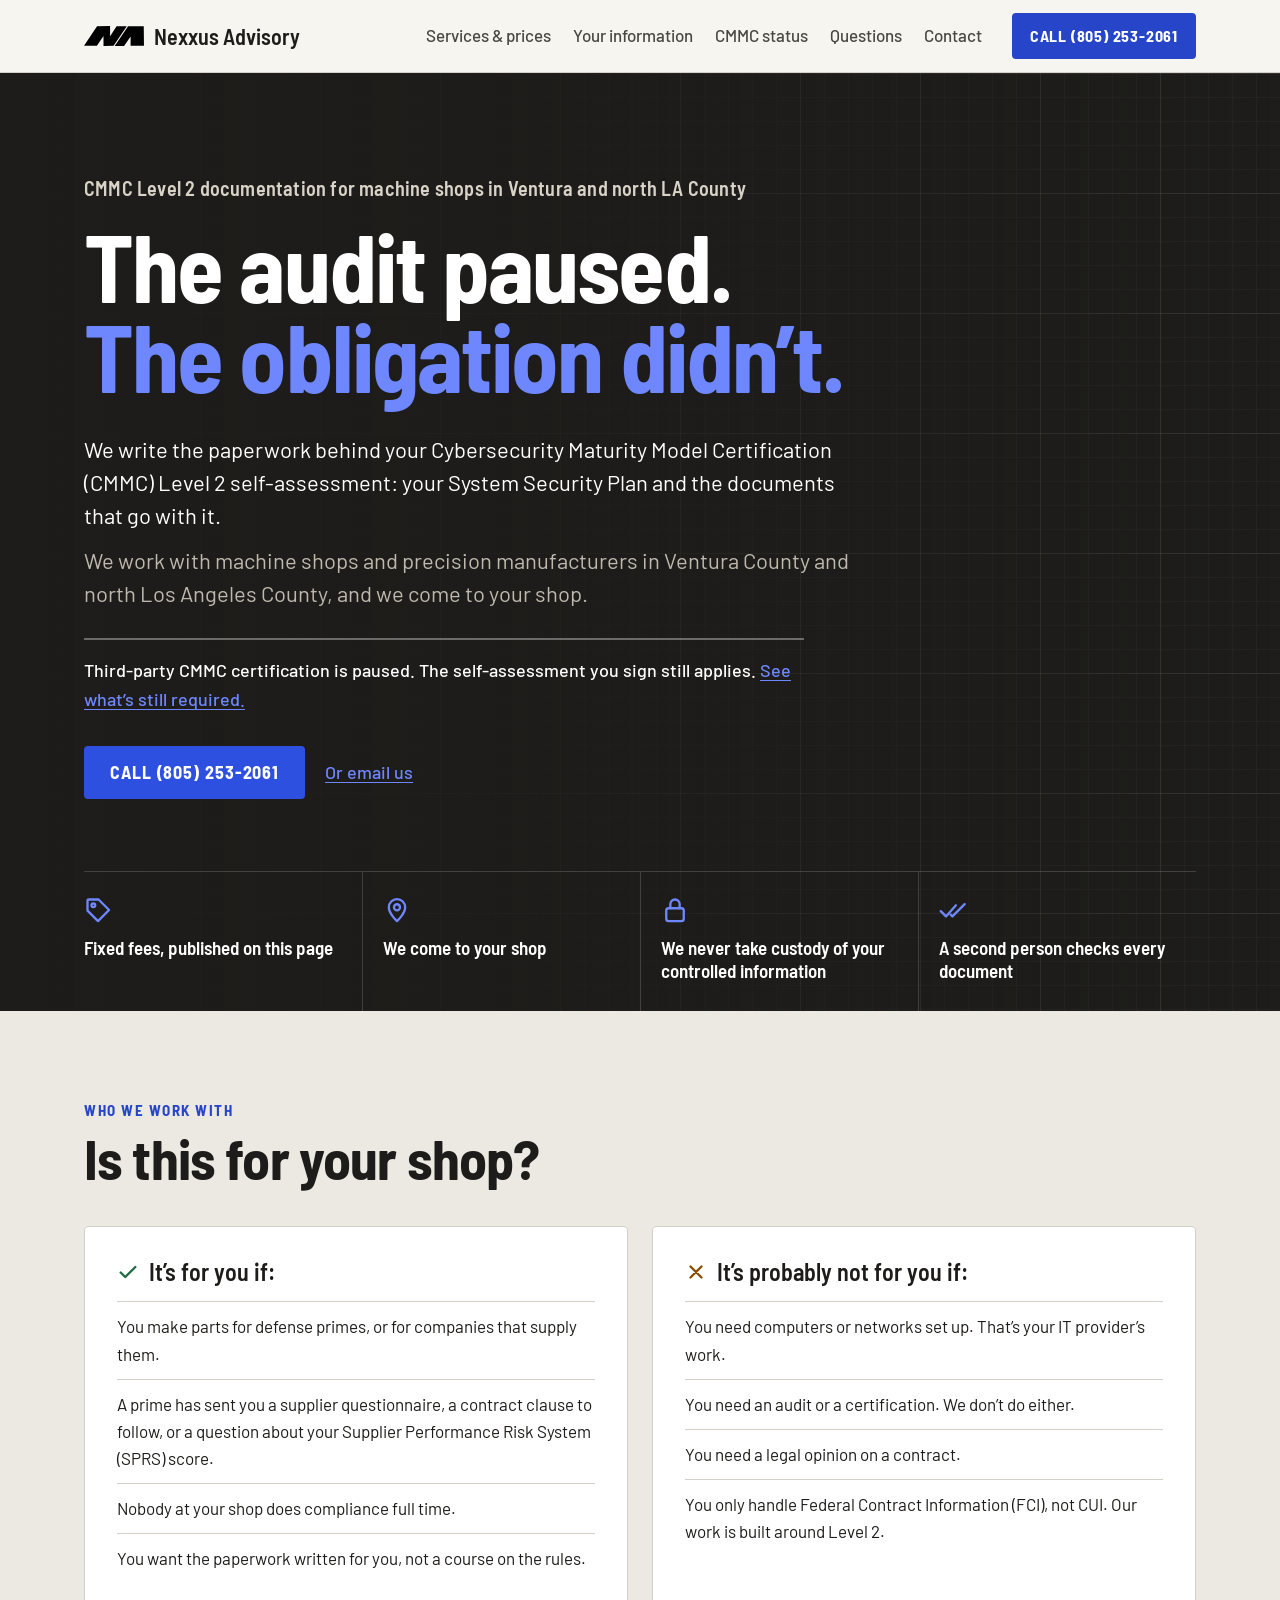
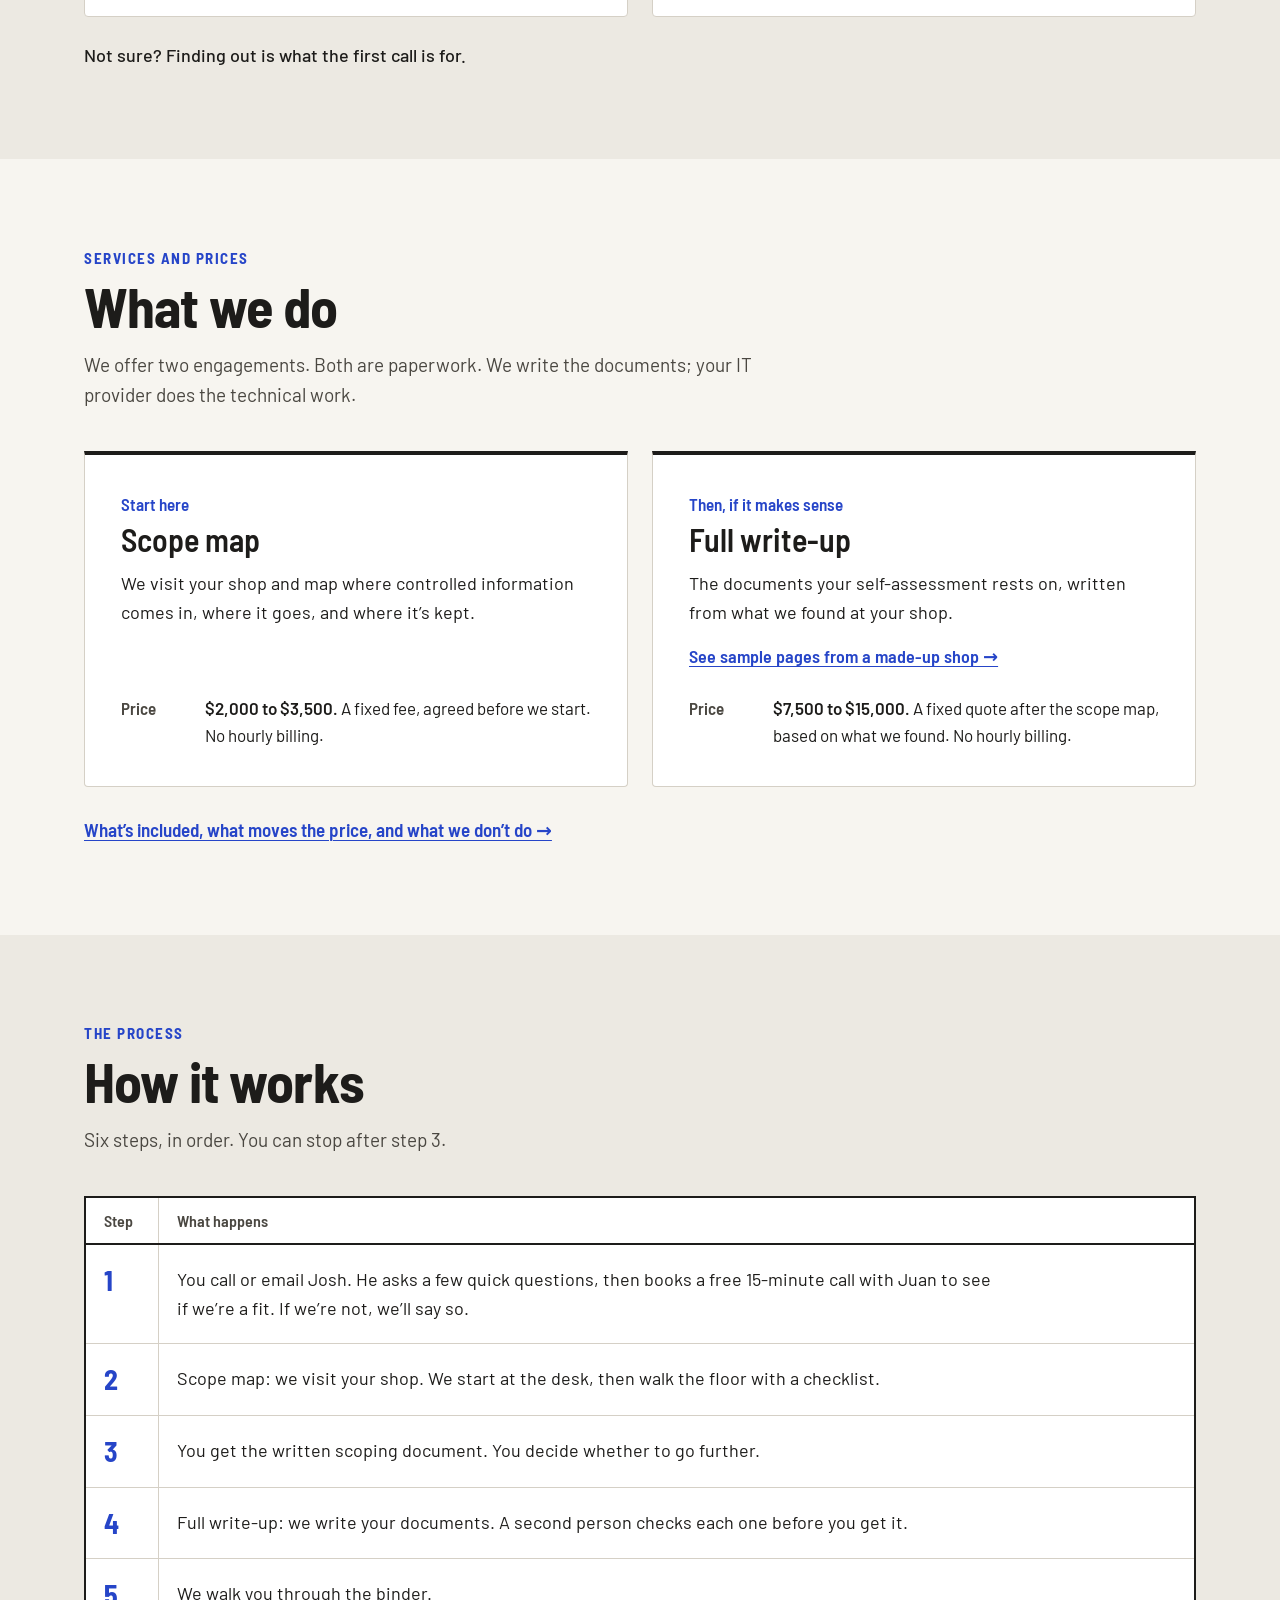
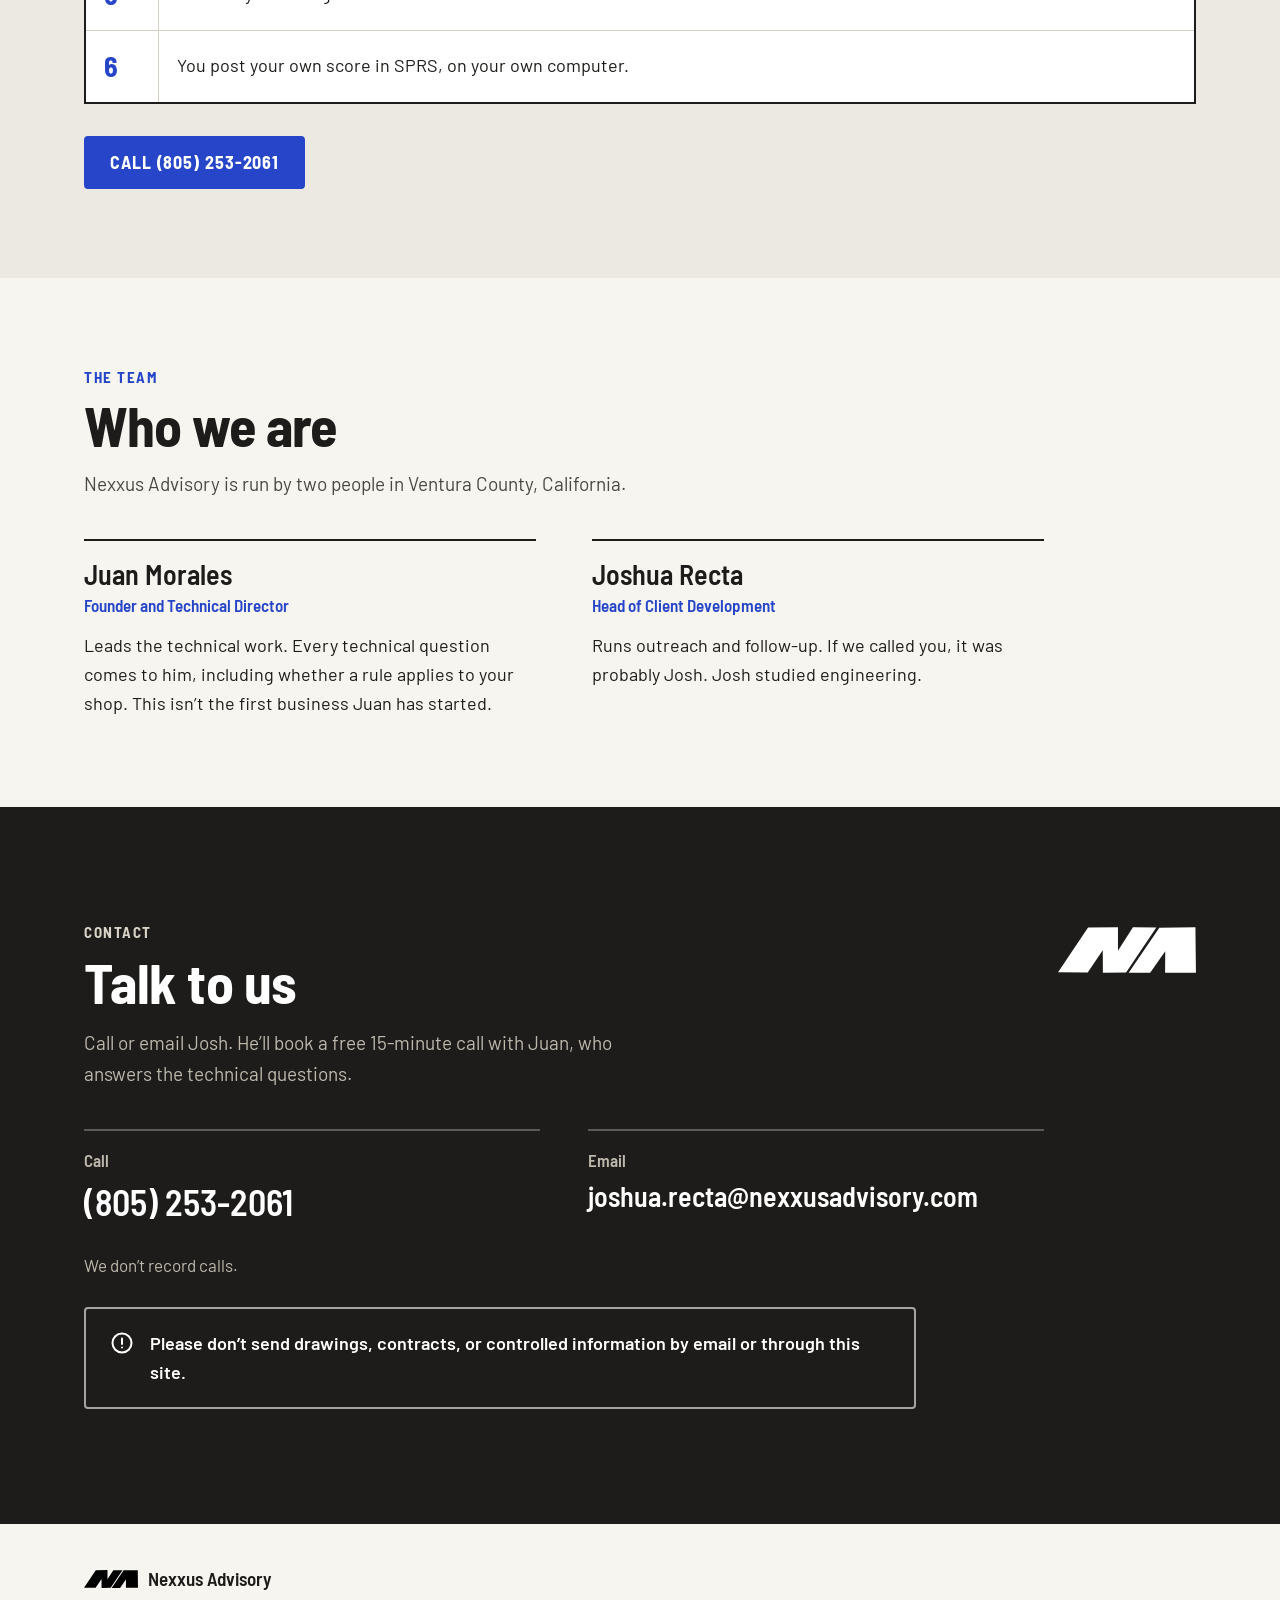
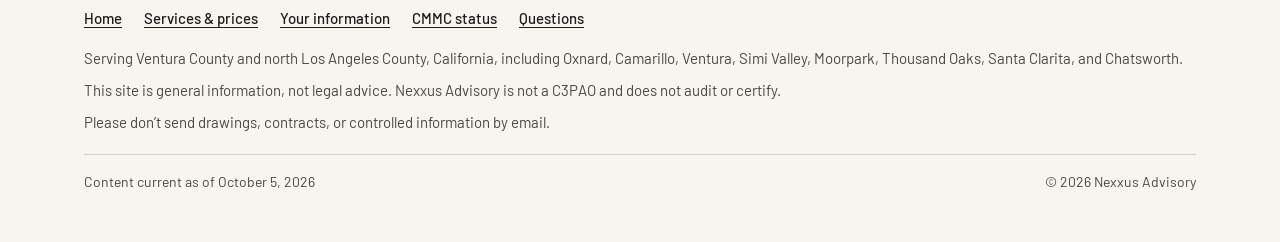
==== commit 63992967: "New Nexxus logo across the five-page site (replaces #6) Juan's "NA" mark, traced to vector as drawn," ====
--- a/index.html
+++ b/index.html
@@ -28,6 +28,7 @@
   "@type": "ProfessionalService",
   "name": "Nexxus Advisory",
   "url": "https://nexxusadvisory.com/",
+  "logo": "https://nexxusadvisory.com/logo.png",
   "telephone": "+1-805-253-2061",
   "email": "joshua.recta@nexxusadvisory.com",
   "description": "We write the System Security Plan and documents behind your CMMC Level 2 self-assessment, at your shop. For machine shops in Ventura and north LA County.",
@@ -137,22 +138,7 @@
 <header class="site-header">
   <div class="wrap">
     <a class="brand" href="/" aria-label="Nexxus Advisory, home">
-      <svg viewBox="0 0 200 240" aria-hidden="true" focusable="false">
-        <g fill="#1D1C1A">
-          <rect x="22" y="20" width="38" height="200"></rect>
-          <rect x="140" y="20" width="38" height="200"></rect>
-          <polygon points="22,20 60,20 178,220 140,220"></polygon>
-        </g>
-        <g stroke="#1D1C1A" stroke-width="3" fill="none">
-          <line x1="4" y1="120" x2="132" y2="120"></line>
-          <line x1="100" y1="66" x2="100" y2="174"></line>
-          <line x1="4" y1="114" x2="4" y2="126"></line>
-          <line x1="132" y1="114" x2="132" y2="126"></line>
-          <line x1="94" y1="66" x2="106" y2="66"></line>
-          <line x1="94" y1="174" x2="106" y2="174"></line>
-        </g>
-        <circle cx="100" cy="120" r="9" fill="#A6491F" stroke="#FFFFFF" stroke-width="2"></circle>
-      </svg>
+      <svg class="mark" viewBox="0 0 1924 638" aria-hidden="true" focusable="false"><path fill="#000" d="M1371 5 1045 3 836 328 836 1 419 6 1 629 414 632 624 323 626 637 949 634Z M1916 3 1413 9 985 636 1285 636 1495 338 1493 635 1923 635Z"></path></svg>
       <span>Nexxus Advisory</span>
     </a>
     <nav class="site-nav" aria-label="Pages">
@@ -251,8 +237,9 @@
         <path class="note-line" d="M168 630V672M528 630V672M168 664H310M386 664H528"></path>
         <path class="note-arrow" d="M168 664l9-3.5v7zM528 664l-9-3.5v7z"></path>
         <text class="note-text" x="348" y="668">SCOPE</text>
-        <rect class="note-block" x="216" y="690" width="264" height="30"></rect>
-        <text class="note-title" x="348" y="709.5">MAPPED BY NEXXUS ADVISORY</text>
+        <rect class="note-block" x="200" y="690" width="280" height="30"></rect>
+        <svg class="note-mark" x="212" y="699" width="36" height="12" viewBox="0 0 1924 638"><path fill="#fff" d="M1371 5 1045 3 836 328 836 1 419 6 1 629 414 632 624 323 626 637 949 634Z M1916 3 1413 9 985 636 1285 636 1495 338 1493 635 1923 635Z"></path></svg>
+        <text class="note-title" x="362" y="709.5">MAPPED BY NEXXUS ADVISORY</text>
       </g>
       <rect class="trace-hit" x="144" y="0" width="432" height="744"></rect>
     </svg>
@@ -388,6 +375,7 @@
 
   <section class="contact" id="contact" aria-labelledby="contact-title">
     <div class="wrap">
+      <svg class="mark mark-contact" viewBox="0 0 1924 638" aria-hidden="true" focusable="false"><path fill="#fff" d="M1371 5 1045 3 836 328 836 1 419 6 1 629 414 632 624 323 626 637 949 634Z M1916 3 1413 9 985 636 1285 636 1495 338 1493 635 1923 635Z"></path></svg>
       <p class="eyebrow">Contact</p>
       <h2 id="contact-title">Talk to us</h2>
       <p class="contact-sub">Call or email Josh. He’ll book a free 15-minute call with Juan, who answers the technical questions.</p>
@@ -410,7 +398,7 @@
 
 <footer class="site-footer">
   <div class="wrap">
-    <p class="footer-name">Nexxus Advisory</p>
+    <p class="footer-name"><svg class="mark" viewBox="0 0 1924 638" aria-hidden="true" focusable="false"><path fill="#000" d="M1371 5 1045 3 836 328 836 1 419 6 1 629 414 632 624 323 626 637 949 634Z M1916 3 1413 9 985 636 1285 636 1495 338 1493 635 1923 635Z"></path></svg><span>Nexxus Advisory</span></p>
     <ul class="footer-nav" aria-label="Pages">
       <li><a href="/">Home</a></li>
       <li><a href="/services/">Services &amp; prices</a></li>
--- a/styles.css
+++ b/styles.css
@@ -80,7 +80,9 @@
   font-family:var(--cond); font-weight:600; font-size:1.375rem; line-height:1;
 }
 .brand:hover{ color:var(--ink); }
-.brand svg{ width:24px; height:29px; flex:none; }
+.brand .mark{ width:60px; height:20px; flex:none; }
+@media (max-width:399px){ .brand{ gap:8px; } .brand .mark{ width:42px; height:14px; } }
+@media (max-width:370px){ .brand{ gap:7px; } .brand .mark{ width:33px; height:11px; } }
 .site-nav ul{ display:flex; gap:2px; }
 .site-nav a{
   display:block; padding:10px 10px; border-radius:4px;
@@ -484,6 +486,9 @@
 
 /* Contact */
 .contact{ background:var(--ink); color:#fff; padding:clamp(72px,9vw,120px) 0; }
+.contact .wrap{ position:relative; }
+.mark-contact{ display:none; position:absolute; top:4px; right:var(--gutter); width:138px; height:46px; }
+@media (min-width:960px){ .mark-contact{ display:block; } }
 .contact h2{ color:#fff; font-size:clamp(2.25rem,4.6vw,3.5rem); font-weight:700; letter-spacing:-.01em; }
 .contact-sub{ margin-top:16px; max-width:36rem; font-size:1.1875rem; color:var(--night-text); }
 .contact-grid{ margin-top:40px; display:grid; grid-template-columns:repeat(2,minmax(0,1fr)); gap:28px 48px; max-width:60rem; }
@@ -503,7 +508,8 @@
 
 /* Footer */
 .site-footer{ padding:40px 0 48px; font-size:.9375rem; color:var(--ink-2); }
-.footer-name{ font-family:var(--cond); font-weight:600; font-size:1.1875rem; color:var(--ink); }
+.footer-name{ font-family:var(--cond); font-weight:600; font-size:1.1875rem; color:var(--ink); display:flex; align-items:center; gap:10px; }
+.footer-name .mark{ width:54px; height:18px; flex:none; }
 .site-footer p + p{ margin-top:8px; }
 .footer-meta{
   margin-top:20px; padding-top:16px; border-top:1px solid var(--line);
@@ -686,6 +692,7 @@
 .ssp-note::after{ content:""; position:absolute; top:calc(.65em - 3px); right:calc(100% + var(--note-gap) - 2.5px); width:7px; height:7px; border-radius:50%; background:var(--blue); }
 .ssp-head, .ssp-foot{ display:flex; flex-wrap:wrap; justify-content:space-between; gap:4px 16px; padding-top:16px; padding-bottom:16px; font-family:var(--cond); font-weight:600; font-size:.875rem; letter-spacing:.1em; text-transform:uppercase; color:var(--ink-2); }
 .ssp-head{ border-bottom:2px solid var(--ink); }
+.ssp-head .mark-doc{ display:inline-block; width:36px; height:12px; margin-right:12px; vertical-align:-1px; }
 .ssp-foot{ border-top:1px solid var(--line); }
 .ssp-family{ padding-top:28px; font-family:var(--cond); font-weight:700; font-size:.9375rem; letter-spacing:.12em; text-transform:uppercase; color:var(--ink-2); }
 .ssp-next .ssp-family{ margin-top:4px; border-top:1px solid var(--line); }
@@ -728,6 +735,7 @@
 .binder-layout{ margin-top:40px; display:grid; grid-template-columns:minmax(0,1.35fr) minmax(0,1fr); gap:48px; align-items:center; }
 .binder-fig{ margin:0; }
 .binder-fig svg{ display:block; width:100%; height:auto; }
+.binder-fig svg.bd-tb-mark{ display:inline; width:45px; height:15px; }
 .binder-fig figcaption{ margin-top:12px; font-size:1rem; color:var(--ink-2); }
 /* Line weights are fixed on screen (they don't shrink with the drawing): outlines heavy, detail light, centre lines
    lightest. Only faces the viewer can see are drawn, so no hidden edge doubles up a line. */
@@ -765,3 +773,4 @@
 @media (max-width:900px){ .binder-layout{ grid-template-columns:1fr; gap:32px; } }
 @media (max-width:520px){ .parts th, .parts td{ padding:10px 8px; font-size:1rem; } .parts .tab-letter{ width:26px; height:26px; } }
 @media print{ .ssp::after{ color:rgba(0,0,0,.08); } .ssp-note::before, .ssp-note::after{ display:none; } }
+@media print{ .mark-contact{ display:none !important; } }
